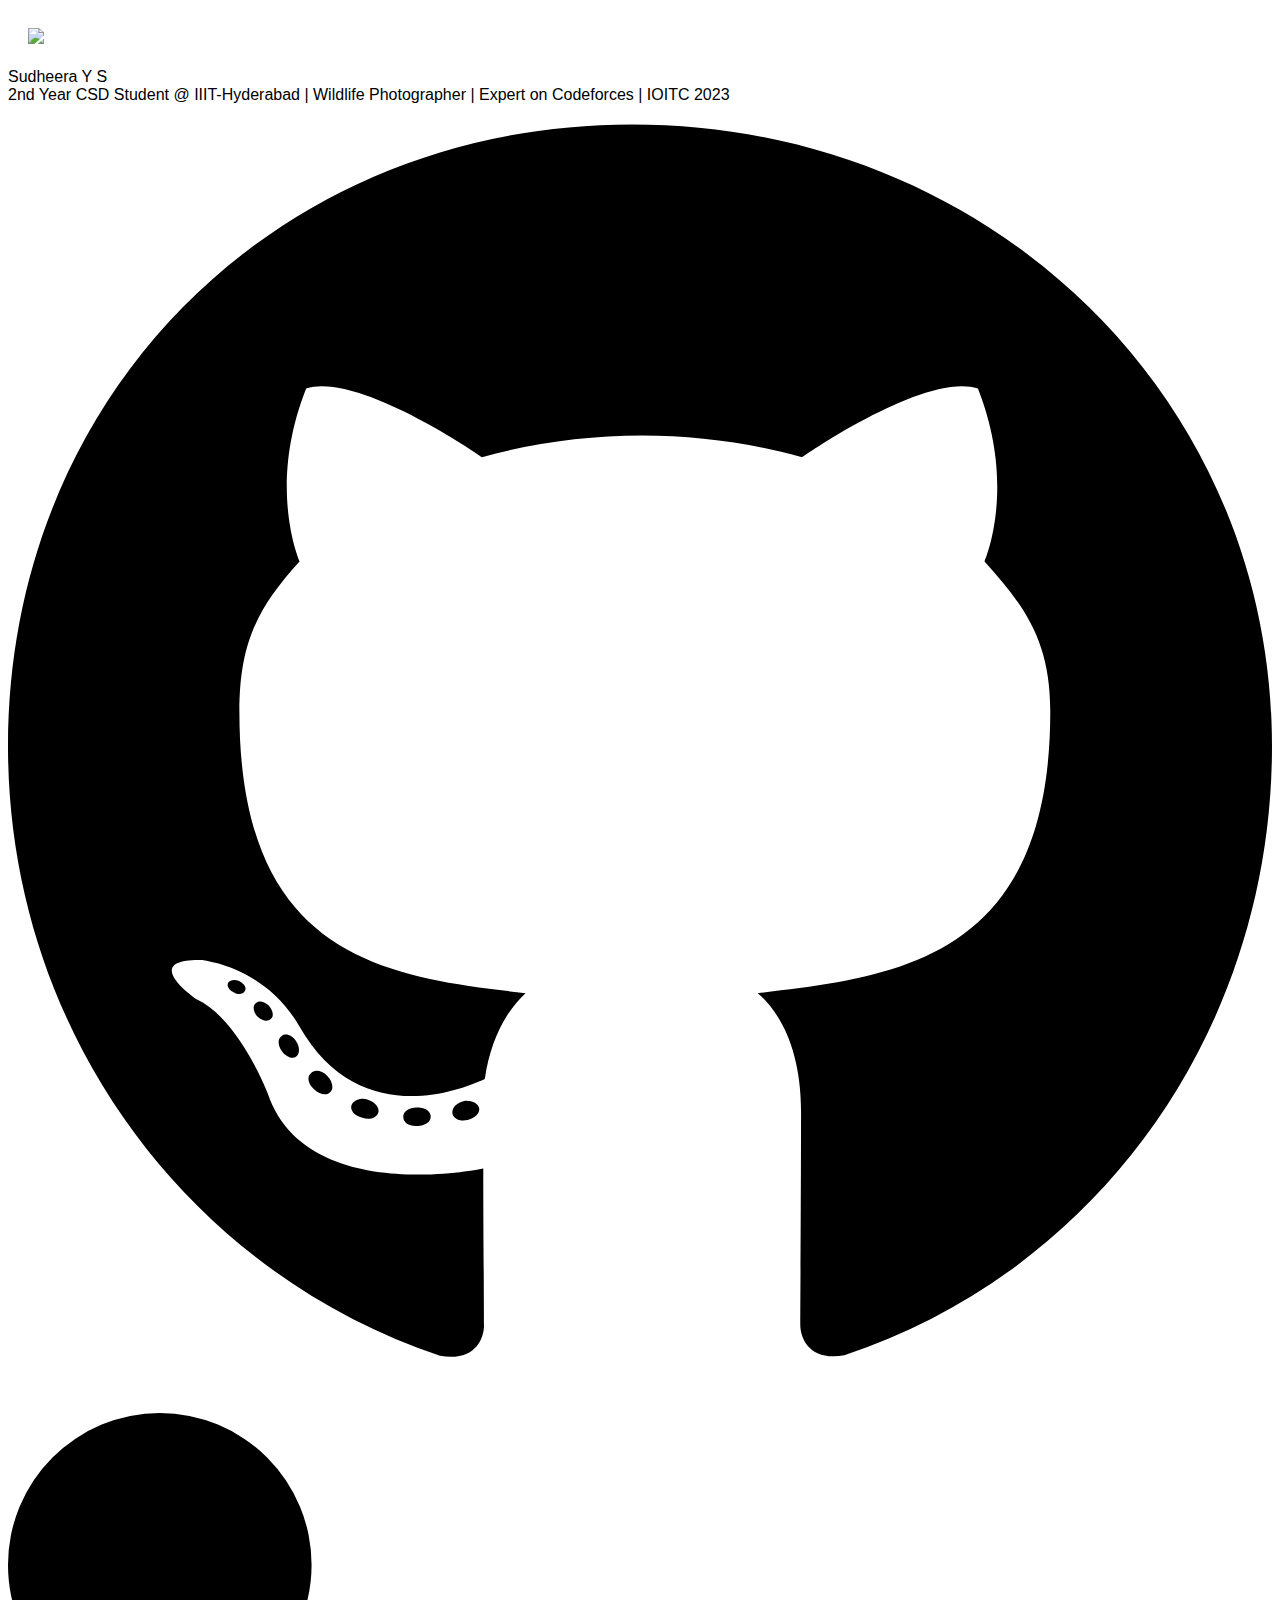
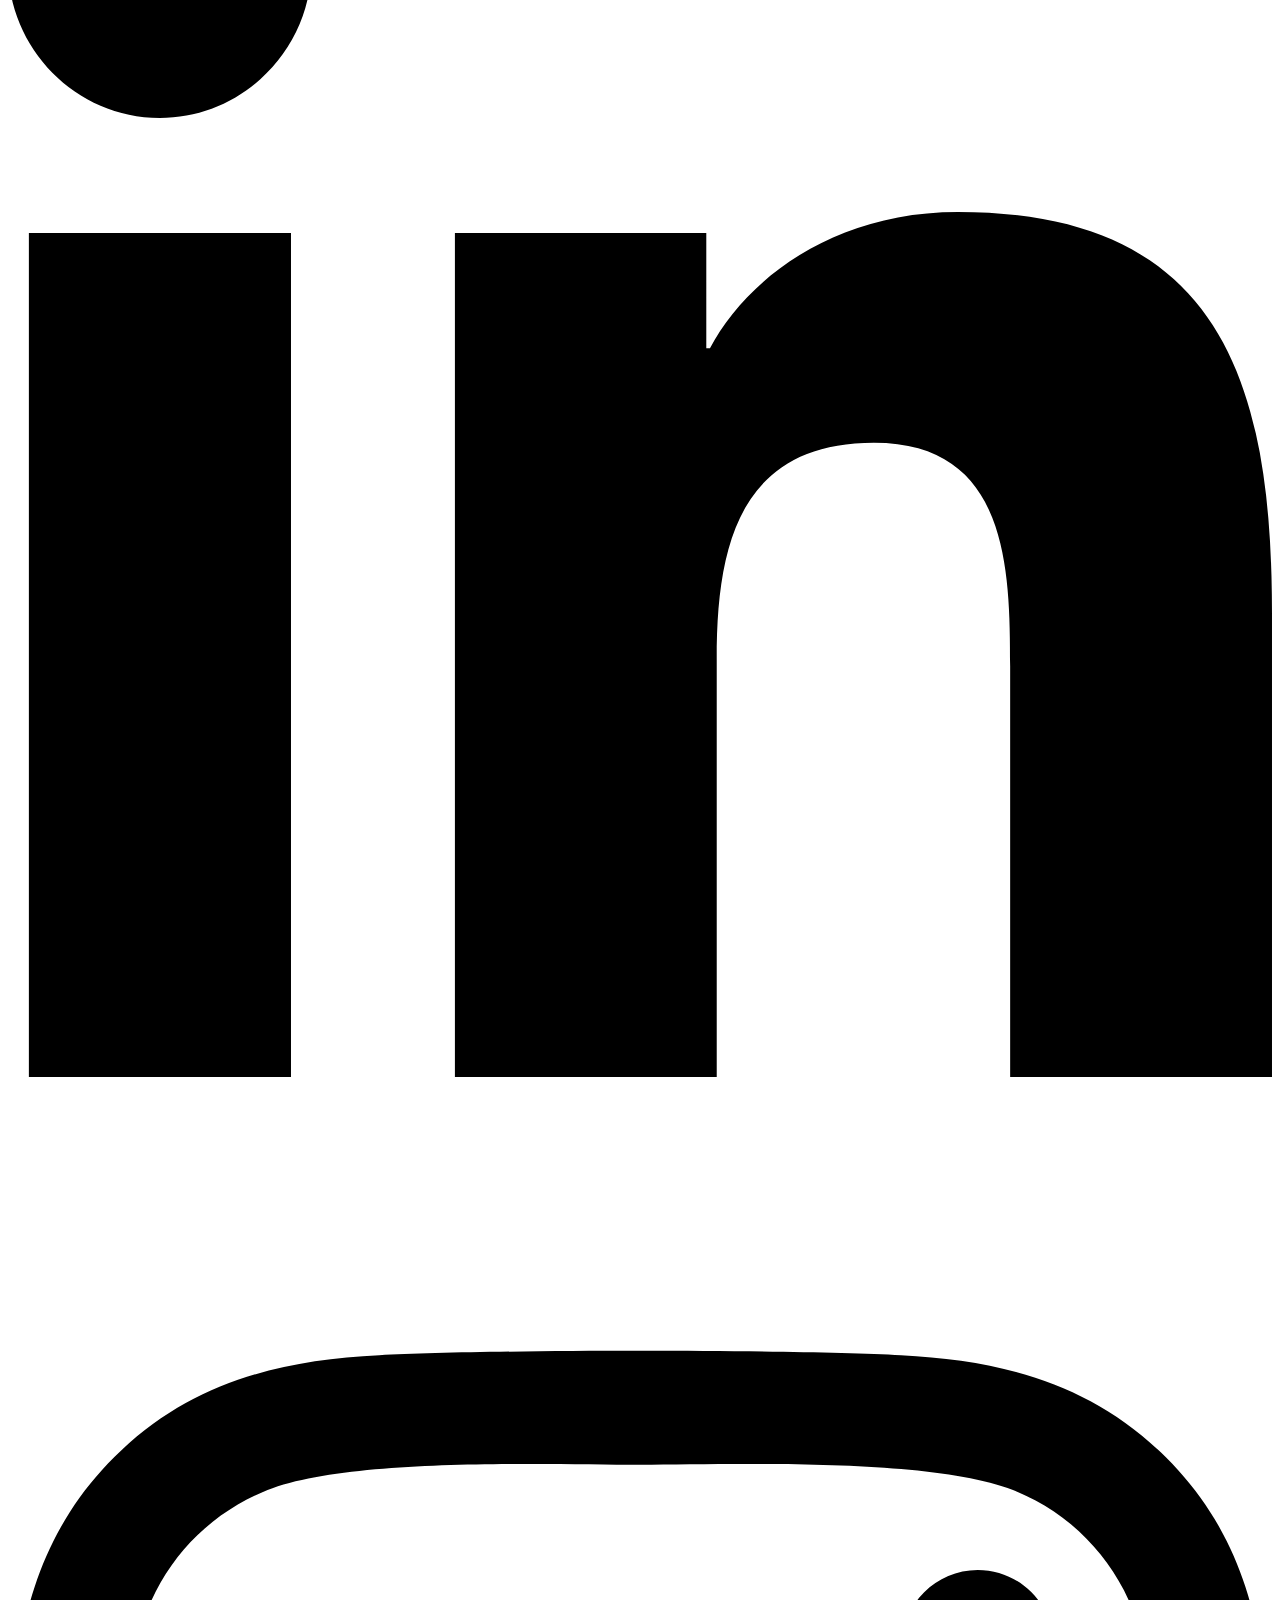
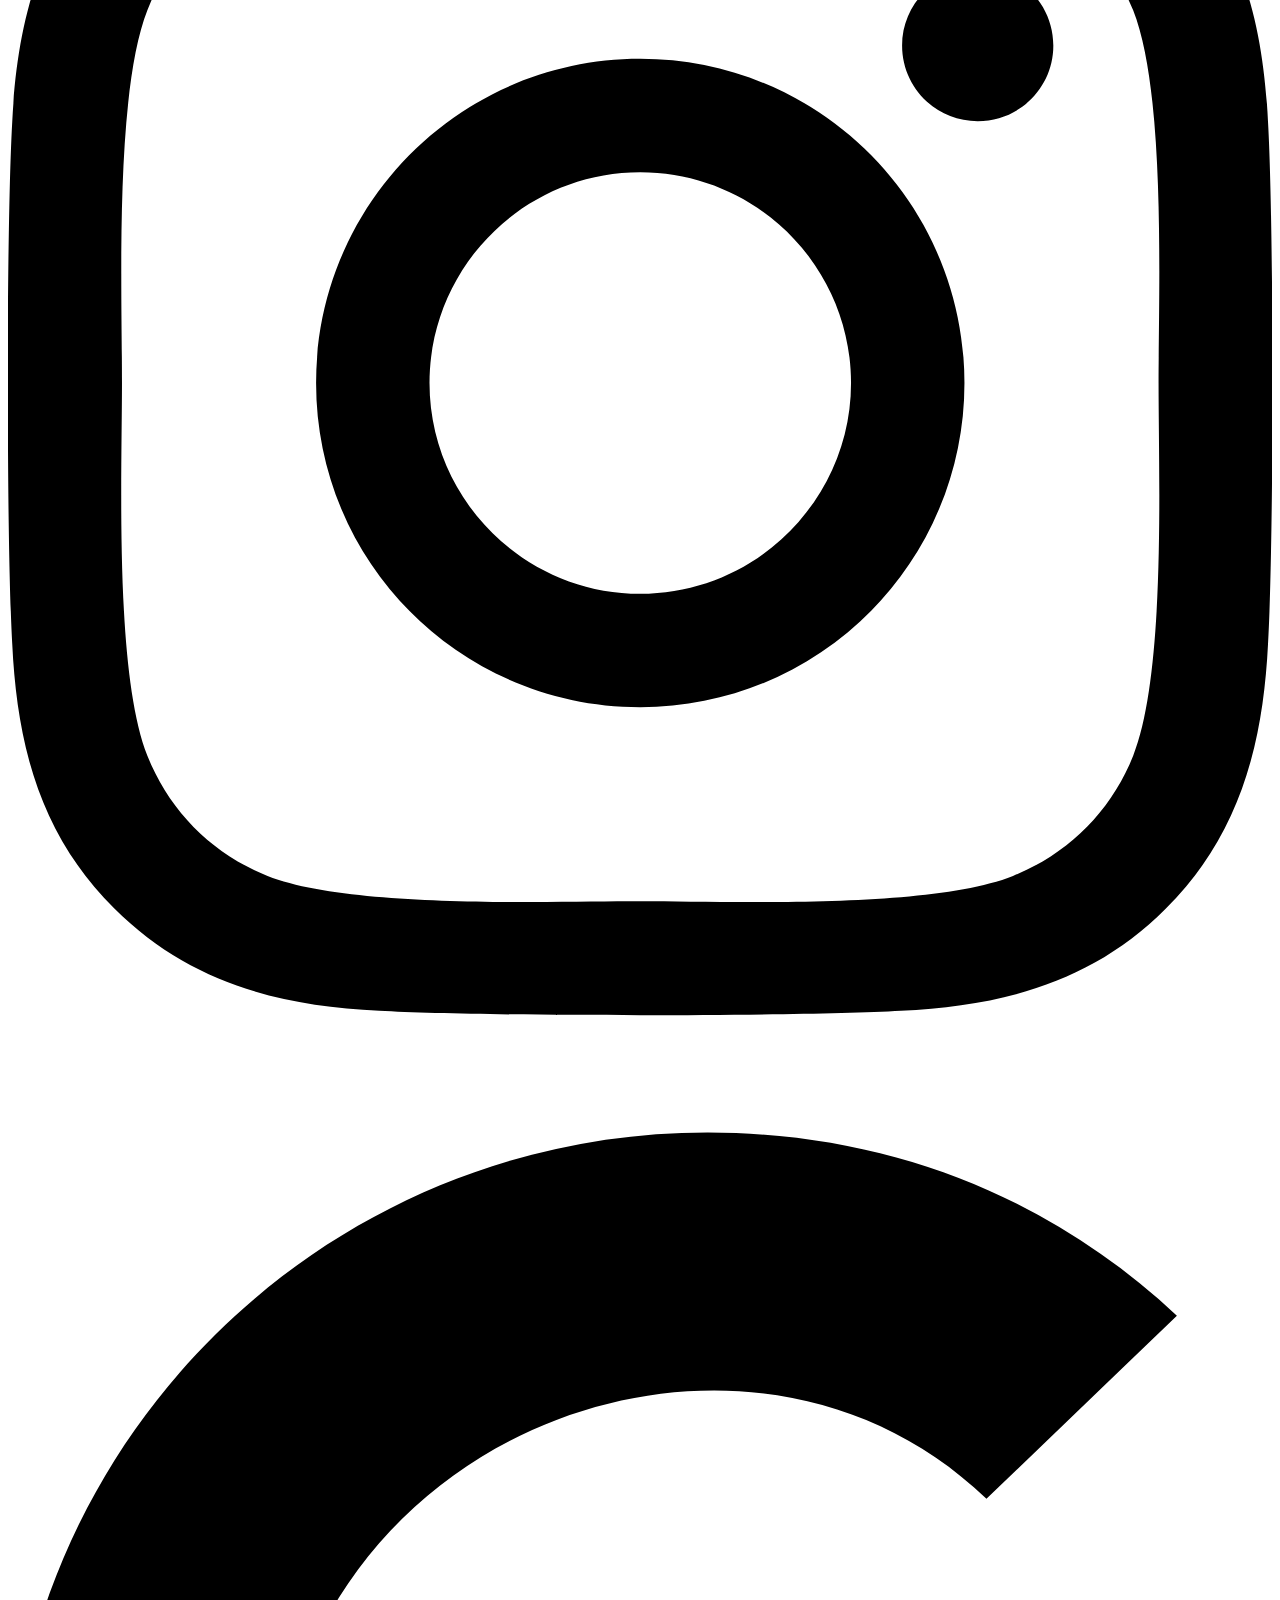
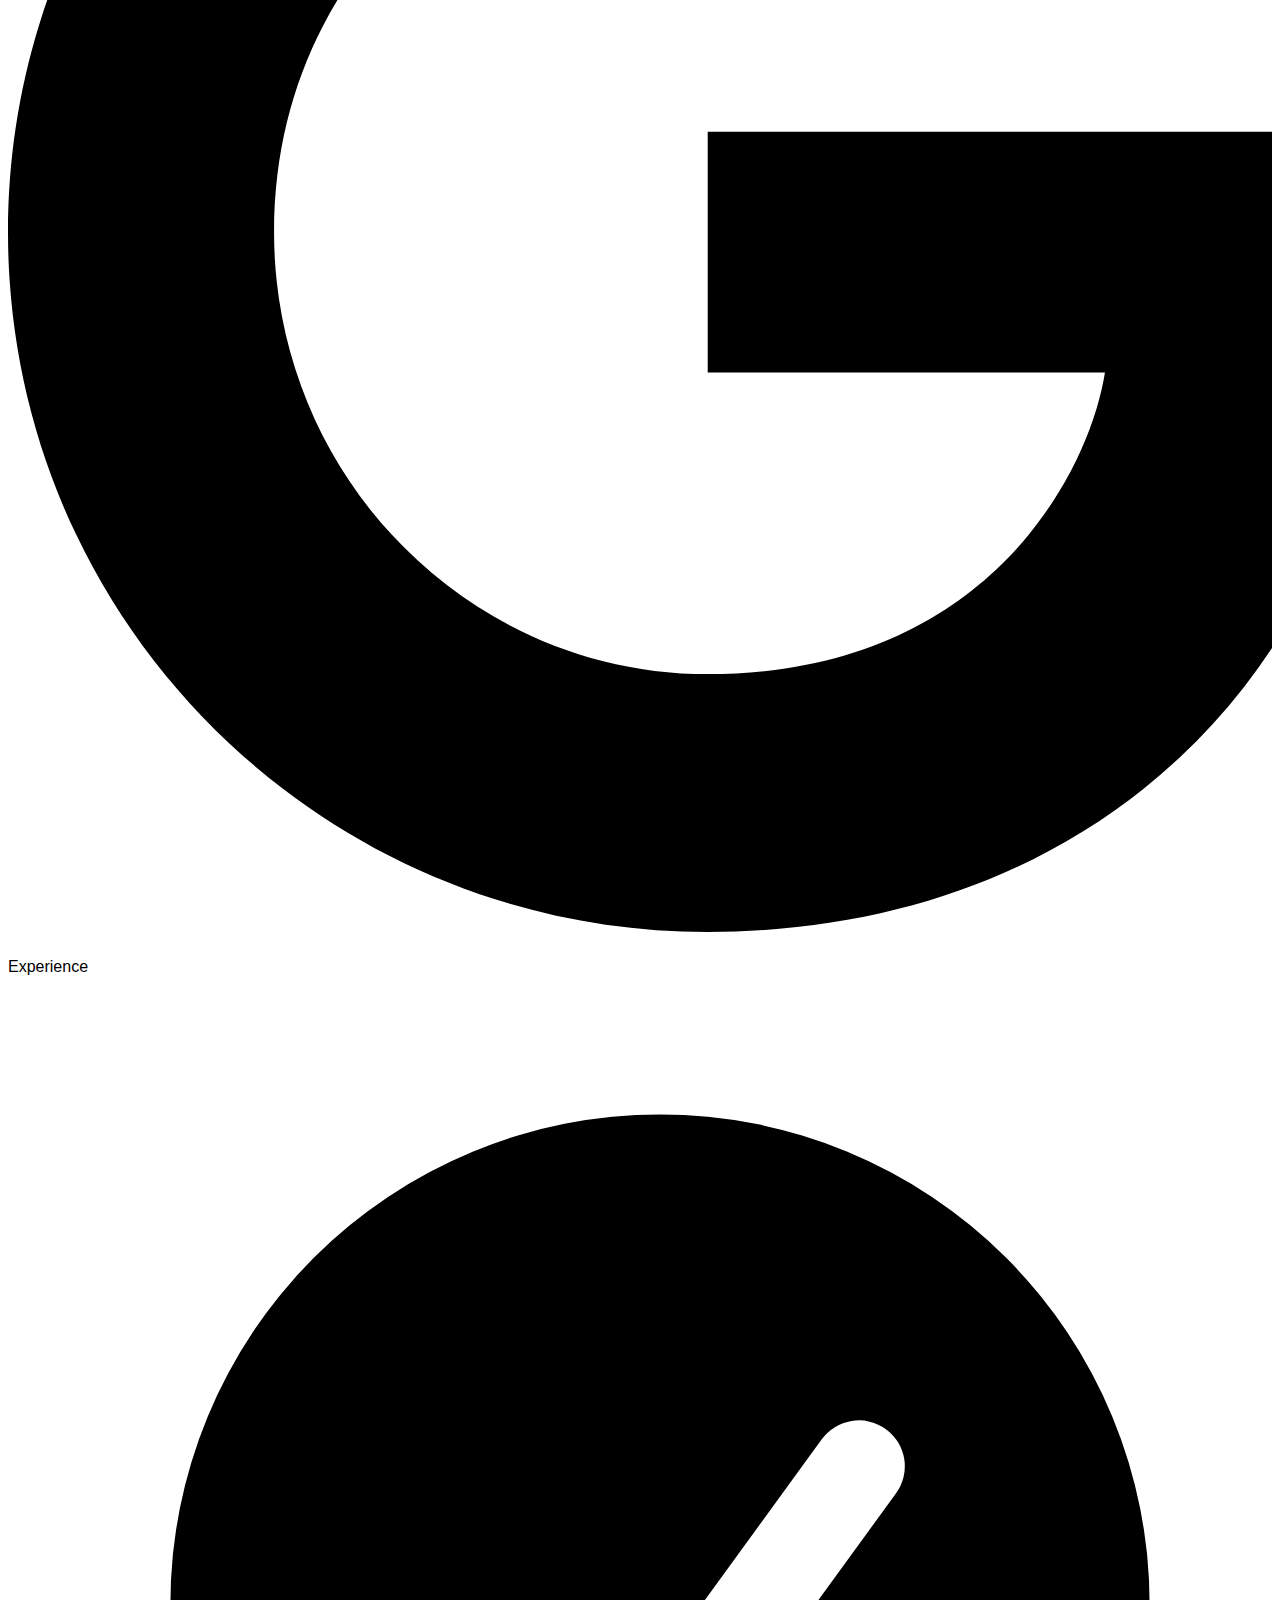
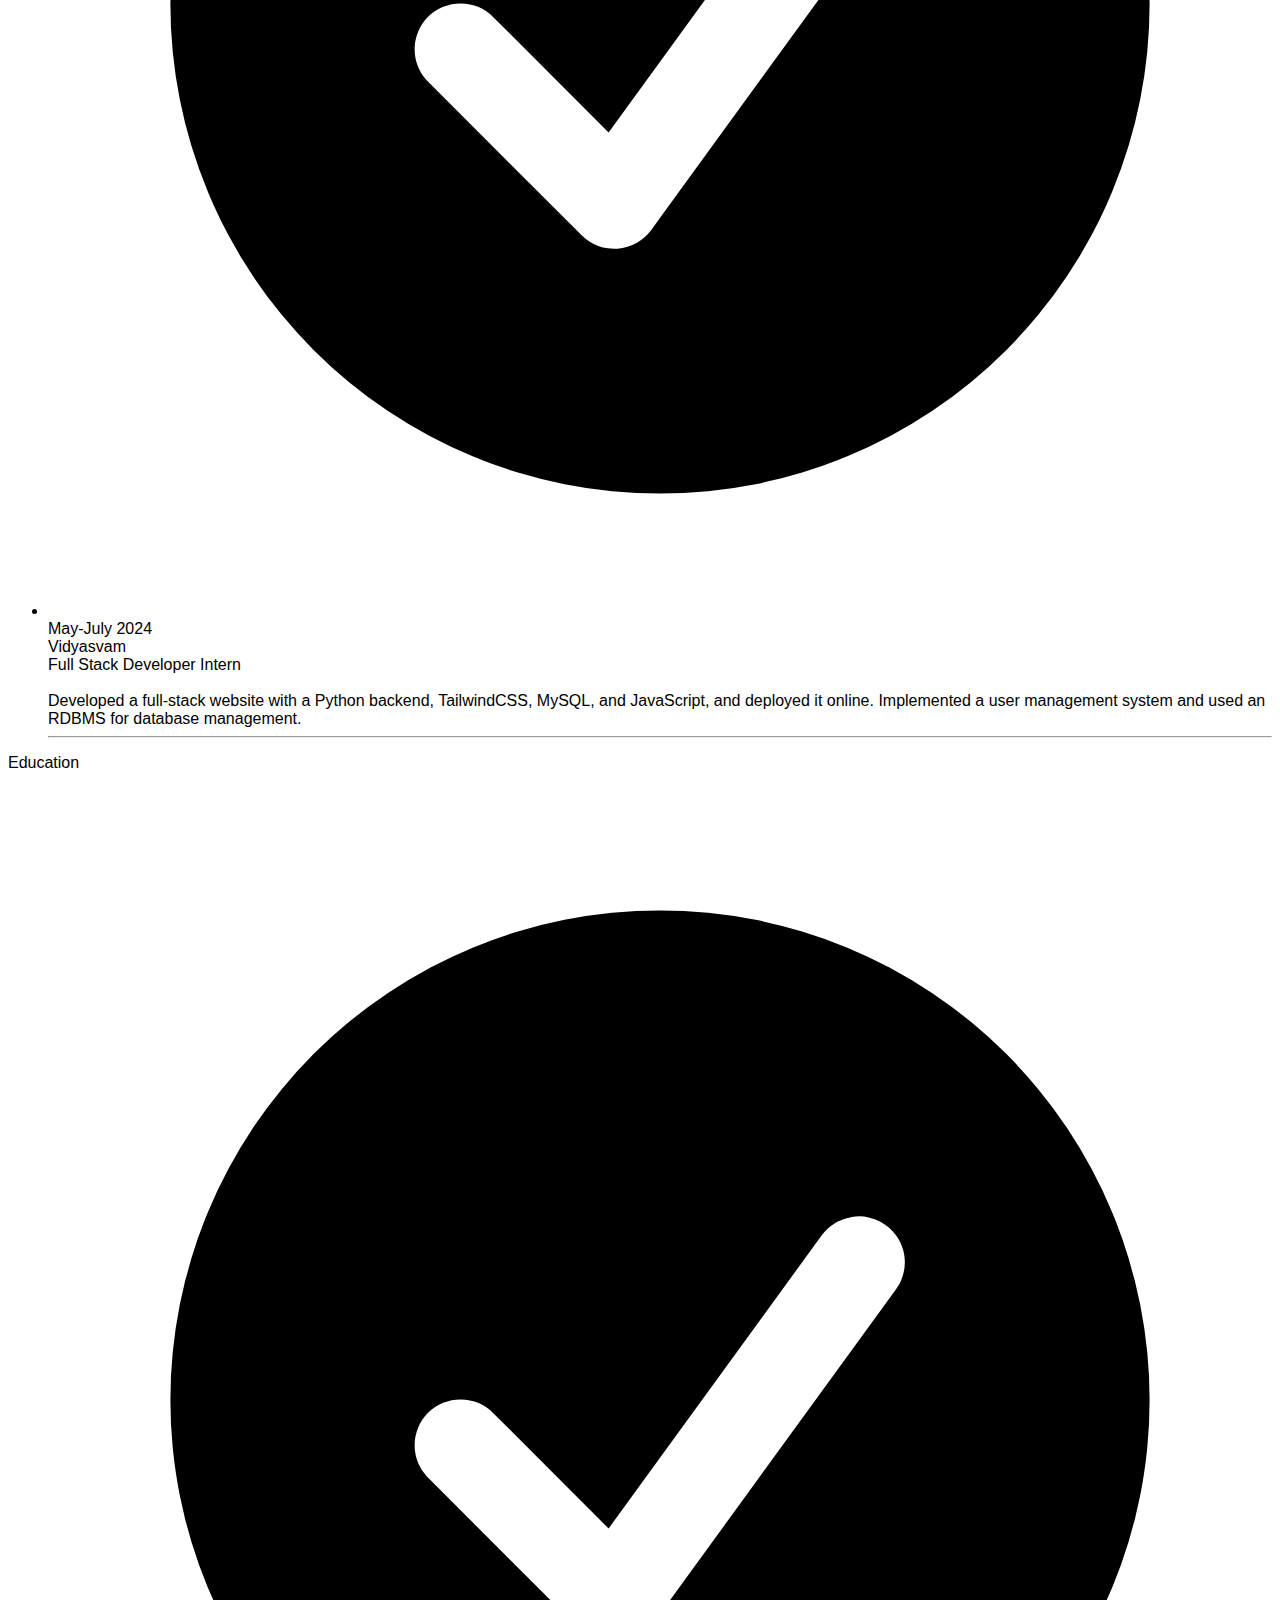
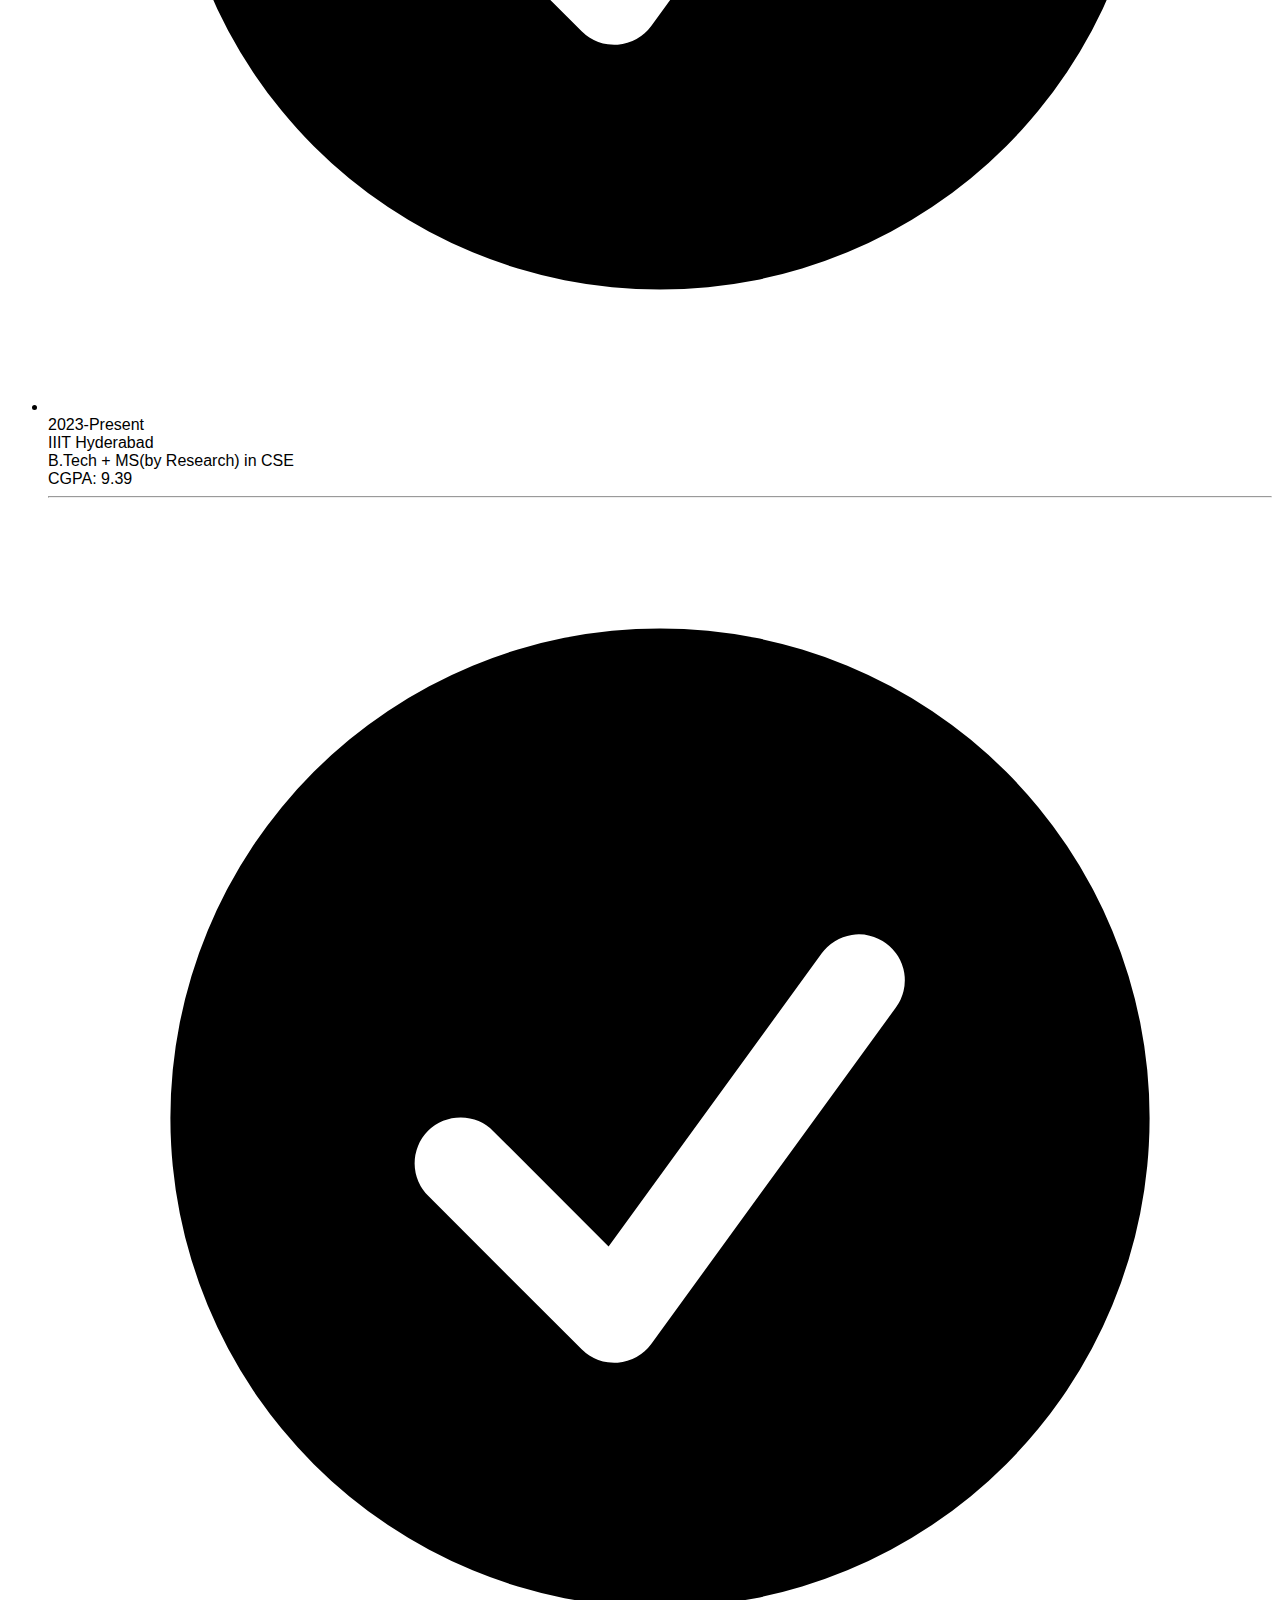
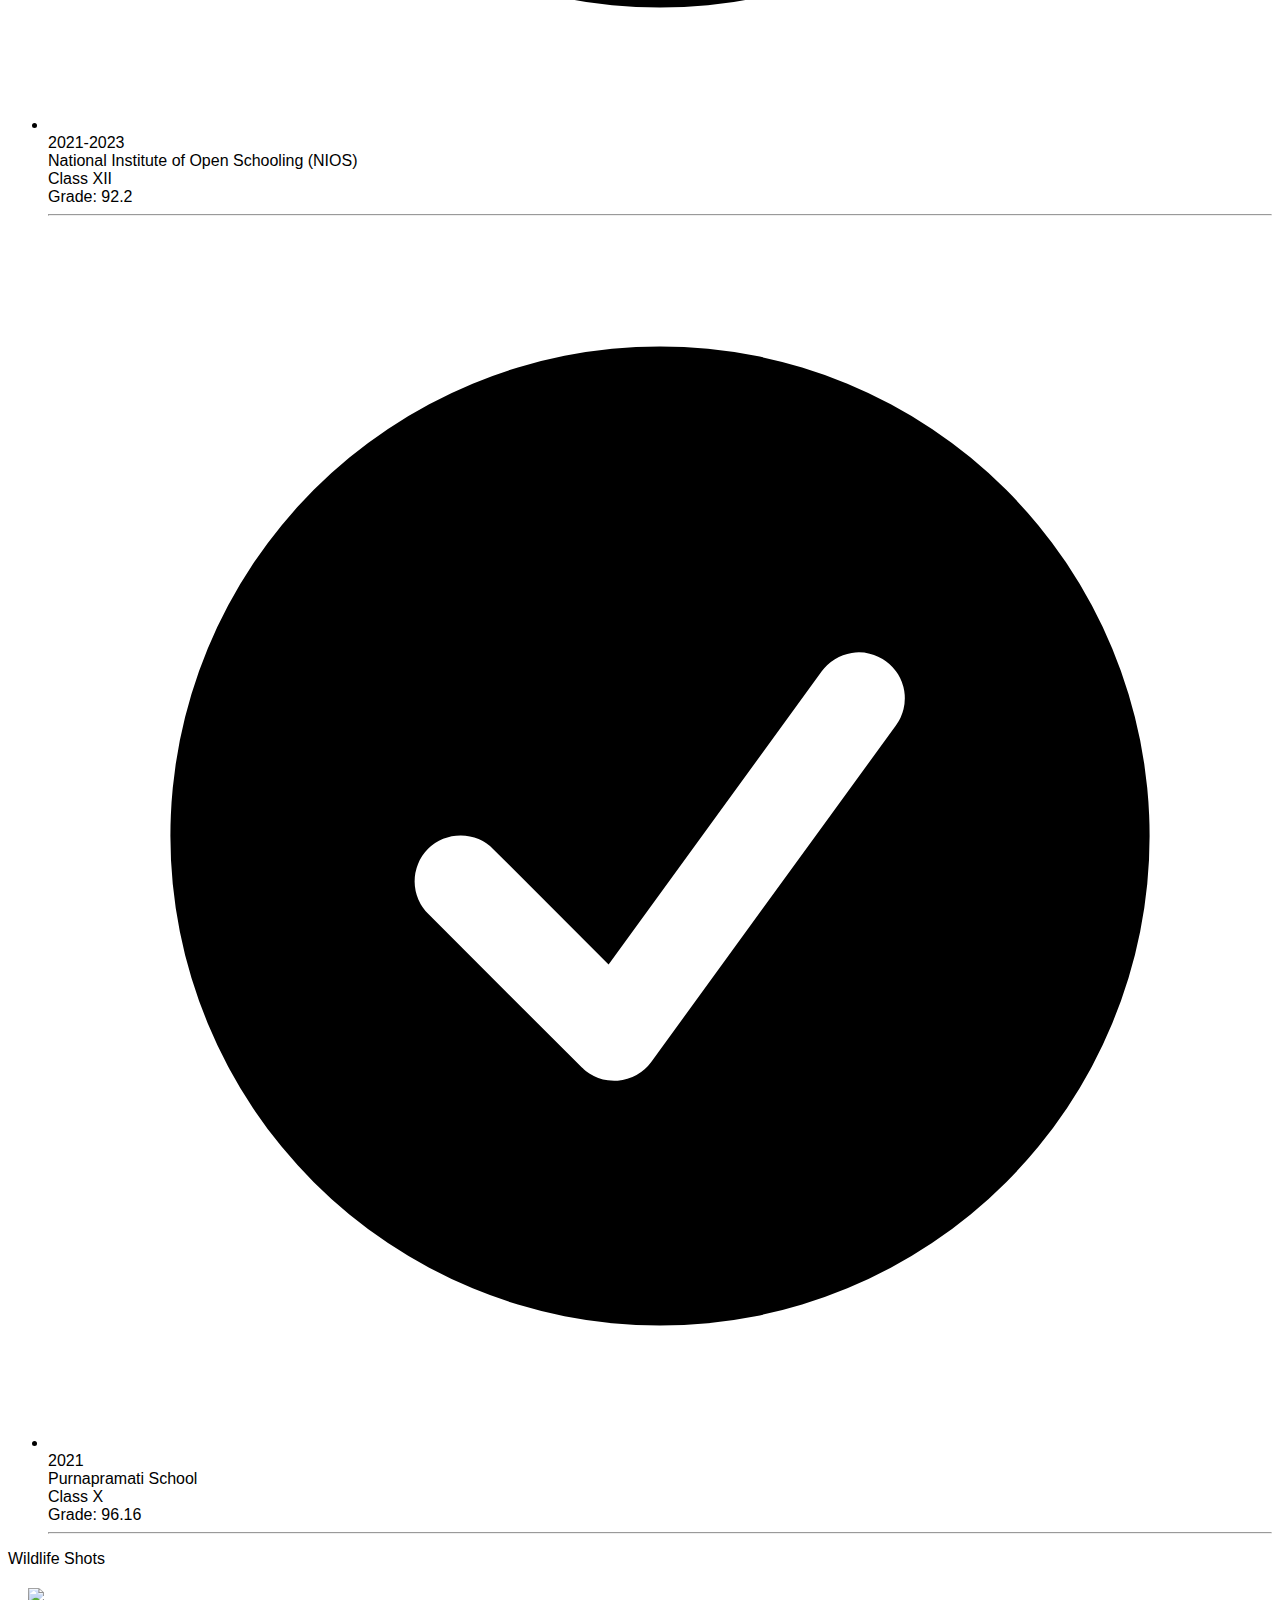
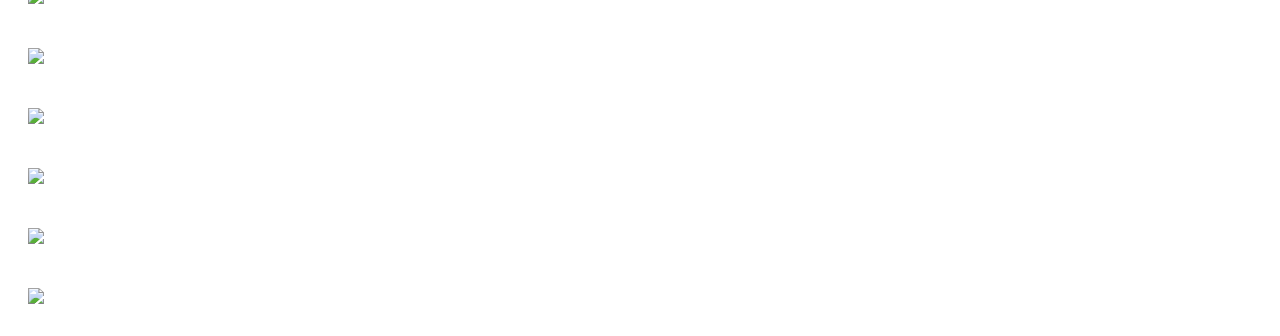
==== index.html @ bff01bb4 "Resized Photo, added wildlife Shots" ====
<!DOCTYPE html>
<html lang="en">

<head>
    <title> Sudheera Y S</title>
    <link rel = "stylesheet" href="styles.css">        
    <link href="https://cdn.jsdelivr.net/npm/daisyui@4.12.10/dist/full.min.css" rel="stylesheet" type="text/css" />
    <script src="https://cdn.tailwindcss.com"></script>
    <meta name="viewport" content="width=device-width, initial-scale=1.0">
    <meta charset="UTF-8">
</head>

<body class="bg-slate-50">
    
    <div class="p-4 m-4 flex flex-col">
        <div class="flex items-center justify-center">
            <img src="Images/PassportSizePhoto.jpg" class="rounded-full w-40 h-40 border-2 border-black">
        </div>
        
        <div class="text-center text-5xl mt-5 text-wrap">
            Sudheera Y S
        </div>
        
        <div class="mt-5 text-center text-3xl text-wrap text-slate-500 w-2/3 mx-auto">
            2nd Year CSD Student @ IIIT-Hyderabad | Wildlife Photographer | Expert on Codeforces | IOITC 2023
        </div>

        <div class="mt-10 flex flex-row flex-wrap items-center justify-center space-x-2">

            <a href="https://github.com/DheeruYS" target="_blank" >
                <span class="[&>svg]:h-10 [&>svg]:w-10 [&>svg]:fill-[#333]">
                    <svg xmlns="http://www.w3.org/2000/svg" viewBox="0 0 496 512">
                    <path
                        d="M165.9 397.4c0 2-2.3 3.6-5.2 3.6-3.3 .3-5.6-1.3-5.6-3.6 0-2 2.3-3.6 5.2-3.6 3-.3 5.6 1.3 5.6 3.6zm-31.1-4.5c-.7 2 1.3 4.3 4.3 4.9 2.6 1 5.6 0 6.2-2s-1.3-4.3-4.3-5.2c-2.6-.7-5.5 .3-6.2 2.3zm44.2-1.7c-2.9 .7-4.9 2.6-4.6 4.9 .3 2 2.9 3.3 5.9 2.6 2.9-.7 4.9-2.6 4.6-4.6-.3-1.9-3-3.2-5.9-2.9zM244.8 8C106.1 8 0 113.3 0 252c0 110.9 69.8 205.8 169.5 239.2 12.8 2.3 17.3-5.6 17.3-12.1 0-6.2-.3-40.4-.3-61.4 0 0-70 15-84.7-29.8 0 0-11.4-29.1-27.8-36.6 0 0-22.9-15.7 1.6-15.4 0 0 24.9 2 38.6 25.8 21.9 38.6 58.6 27.5 72.9 20.9 2.3-16 8.8-27.1 16-33.7-55.9-6.2-112.3-14.3-112.3-110.5 0-27.5 7.6-41.3 23.6-58.9-2.6-6.5-11.1-33.3 2.6-67.9 20.9-6.5 69 27 69 27 20-5.6 41.5-8.5 62.8-8.5s42.8 2.9 62.8 8.5c0 0 48.1-33.6 69-27 13.7 34.7 5.2 61.4 2.6 67.9 16 17.7 25.8 31.5 25.8 58.9 0 96.5-58.9 104.2-114.8 110.5 9.2 7.9 17 22.9 17 46.4 0 33.7-.3 75.4-.3 83.6 0 6.5 4.6 14.4 17.3 12.1C428.2 457.8 496 362.9 496 252 496 113.3 383.5 8 244.8 8zM97.2 352.9c-1.3 1-1 3.3 .7 5.2 1.6 1.6 3.9 2.3 5.2 1 1.3-1 1-3.3-.7-5.2-1.6-1.6-3.9-2.3-5.2-1zm-10.8-8.1c-.7 1.3 .3 2.9 2.3 3.9 1.6 1 3.6 .7 4.3-.7 .7-1.3-.3-2.9-2.3-3.9-2-.6-3.6-.3-4.3 .7zm32.4 35.6c-1.6 1.3-1 4.3 1.3 6.2 2.3 2.3 5.2 2.6 6.5 1 1.3-1.3 .7-4.3-1.3-6.2-2.2-2.3-5.2-2.6-6.5-1zm-11.4-14.7c-1.6 1-1.6 3.6 0 5.9 1.6 2.3 4.3 3.3 5.6 2.3 1.6-1.3 1.6-3.9 0-6.2-1.4-2.3-4-3.3-5.6-2z" />
                    </svg>
                </span>
            </a>

            <a href="https://www.linkedin.com/in/sudheerays/" target="_blank" >
                <span class="[&>svg]:h-10 [&>svg]:w-10 [&>svg]:fill-[#0077b5]">
                    <svg xmlns="http://www.w3.org/2000/svg" viewBox="0 0 448 512">
                      <path
                        d="M100.3 448H7.4V148.9h92.9zM53.8 108.1C24.1 108.1 0 83.5 0 53.8a53.8 53.8 0 0 1 107.6 0c0 29.7-24.1 54.3-53.8 54.3zM447.9 448h-92.7V302.4c0-34.7-.7-79.2-48.3-79.2-48.3 0-55.7 37.7-55.7 76.7V448h-92.8V148.9h89.1v40.8h1.3c12.4-23.5 42.7-48.3 87.9-48.3 94 0 111.3 61.9 111.3 142.3V448z" />
                    </svg>
                </span>                  
            </a>

            <a href="https://www.instagram.com/dheerays/" target="_blank"">
                <span class="[&>svg]:h-10 [&>svg]:w-10 [&>svg]:fill-[#c13584]">
                    <svg xmlns="http://www.w3.org/2000/svg" viewBox="0 0 448 512">
                      <path
                        d="M224.1 141c-63.6 0-114.9 51.3-114.9 114.9s51.3 114.9 114.9 114.9S339 319.5 339 255.9 287.7 141 224.1 141zm0 189.6c-41.1 0-74.7-33.5-74.7-74.7s33.5-74.7 74.7-74.7 74.7 33.5 74.7 74.7-33.6 74.7-74.7 74.7zm146.4-194.3c0 14.9-12 26.8-26.8 26.8-14.9 0-26.8-12-26.8-26.8s12-26.8 26.8-26.8 26.8 12 26.8 26.8zm76.1 27.2c-1.7-35.9-9.9-67.7-36.2-93.9-26.2-26.2-58-34.4-93.9-36.2-37-2.1-147.9-2.1-184.9 0-35.8 1.7-67.6 9.9-93.9 36.1s-34.4 58-36.2 93.9c-2.1 37-2.1 147.9 0 184.9 1.7 35.9 9.9 67.7 36.2 93.9s58 34.4 93.9 36.2c37 2.1 147.9 2.1 184.9 0 35.9-1.7 67.7-9.9 93.9-36.2 26.2-26.2 34.4-58 36.2-93.9 2.1-37 2.1-147.8 0-184.8zM398.8 388c-7.8 19.6-22.9 34.7-42.6 42.6-29.5 11.7-99.5 9-132.1 9s-102.7 2.6-132.1-9c-19.6-7.8-34.7-22.9-42.6-42.6-11.7-29.5-9-99.5-9-132.1s-2.6-102.7 9-132.1c7.8-19.6 22.9-34.7 42.6-42.6 29.5-11.7 99.5-9 132.1-9s102.7-2.6 132.1 9c19.6 7.8 34.7 22.9 42.6 42.6 11.7 29.5 9 99.5 9 132.1s2.7 102.7-9 132.1z" />
                    </svg>
                </span>
            </a>

            <a href="mailto:sudheerays@gmail.com" target="_blank"">
                <span class="[&>svg]:h-9 [&>svg]:w-9 [&>svg]:fill-[#ea4335]">
                    <svg xmlns="http://www.w3.org/2000/svg" viewBox="0 0 448 512">
                      <path
                      d="M488 261.8C488 403.3 391.1 504 248 504 110.8 504 0 393.2 0 256S110.8 8 248 8c66.8 0 123 24.5 166.3 64.9l-67.5 64.9C258.5 52.6 94.3 116.6 94.3 256c0 86.5 69.1 156.6 153.7 156.6 98.2 0 135-70.4 140.8-106.9H248v-85.3h236.1c2.3 12.7 3.9 24.9 3.9 41.4z" />
                    </svg>
                </span>
            </a>            

        </div>
    </div> 

    <div class="p-4 m-4">

        <div class="text-3xl font-bold mb-5">Experience</div>
        <ul class="timeline timeline-snap-icon max-md:timeline-compact timeline-vertical">
            <li>
            <div class="timeline-middle">
                <svg
                xmlns="http://www.w3.org/2000/svg"
                viewBox="0 0 20 20"
                fill="currentColor"
                class="h-5 w-5">
                <path
                    fill-rule="evenodd"
                    d="M10 18a8 8 0 100-16 8 8 0 000 16zm3.857-9.809a.75.75 0 00-1.214-.882l-3.483 4.79-1.88-1.88a.75.75 0 10-1.06 1.061l2.5 2.5a.75.75 0 001.137-.089l4-5.5z"
                    clip-rule="evenodd" />
                </svg>
            </div>
            <div class="timeline-start mb-10 md:text-end">
                <time class="font-mono italic">May-July 2024</time>
                <div class="text-lg font-black">Vidyasvam</div>
                Full Stack Developer Intern<br><br>
                Developed a full-stack website with a Python backend, TailwindCSS, MySQL, and JavaScript, and deployed it online. Implemented a user management system and used an RDBMS for database management.
            </div>
            <hr />
            </li>
        </ul>
    </div>
    
    <div class="p-4 m-4">

        <div class="text-3xl font-bold mb-5">Education</div>
        <ul class="timeline timeline-snap-icon max-md:timeline-compact timeline-vertical">
            <li>
                <div class="timeline-middle">
                    <svg
                    xmlns="http://www.w3.org/2000/svg"
                    viewBox="0 0 20 20"
                    fill="currentColor"
                    class="h-5 w-5">
                    <path
                        fill-rule="evenodd"
                        d="M10 18a8 8 0 100-16 8 8 0 000 16zm3.857-9.809a.75.75 0 00-1.214-.882l-3.483 4.79-1.88-1.88a.75.75 0 10-1.06 1.061l2.5 2.5a.75.75 0 001.137-.089l4-5.5z"
                        clip-rule="evenodd" />
                    </svg>
                </div>
                <div class="timeline-start mb-10 md:text-end">
                    <time class="font-mono italic">2023-Present</time>
                    <div class="text-lg font-black">IIIT Hyderabad</div>
                    B.Tech + MS(by Research) in CSE<br>
                    CGPA: 9.39
                    </div>
                <hr />
            </li>
            <li>
                <div class="timeline-middle">
                    <svg
                    xmlns="http://www.w3.org/2000/svg"
                    viewBox="0 0 20 20"
                    fill="currentColor"
                    class="h-5 w-5">
                    <path
                        fill-rule="evenodd"
                        d="M10 18a8 8 0 100-16 8 8 0 000 16zm3.857-9.809a.75.75 0 00-1.214-.882l-3.483 4.79-1.88-1.88a.75.75 0 10-1.06 1.061l2.5 2.5a.75.75 0 001.137-.089l4-5.5z"
                        clip-rule="evenodd" />
                    </svg>
                </div>
                <div class="timeline-start mb-10 md:text-end">
                    <time class="font-mono italic">2021-2023</time>
                    <div class="text-lg font-black">National Institute of Open Schooling (NIOS)</div>
                    Class XII<br>
                    Grade: 92.2
                    </div>
                <hr />
            </li>
            <li>
                <div class="timeline-middle">
                    <svg
                    xmlns="http://www.w3.org/2000/svg"
                    viewBox="0 0 20 20"
                    fill="currentColor"
                    class="h-5 w-5">
                    <path
                        fill-rule="evenodd"
                        d="M10 18a8 8 0 100-16 8 8 0 000 16zm3.857-9.809a.75.75 0 00-1.214-.882l-3.483 4.79-1.88-1.88a.75.75 0 10-1.06 1.061l2.5 2.5a.75.75 0 001.137-.089l4-5.5z"
                        clip-rule="evenodd" />
                    </svg>
                </div>
                <div class="timeline-start mb-10 md:text-end">
                    <time class="font-mono italic">2021</time>
                    <div class="text-lg font-black">Purnapramati School</div>
                    Class X<br>
                    Grade: 96.16
                    </div>
                <hr />
            </li>
        </ul>
    </div>

    <div class="text-3xl font-bold m-4 p-4">Wildlife Shots</div>

    <div class="carousel carousel-center bg-neutral rounded-box w-full h-96 space-x-4 p-4 m-4">
        <div class="carousel-item">
          <img
            src="Images/APF.jpg"
            class="rounded-box" />
        </div>
        <div class="carousel-item">
          <img
            src="Images/Shikra.png"
            class="rounded-box" />
        </div>
        <div class="carousel-item">
          <img
            src="Images/TBF.png"
            class="rounded-box" />
        </div>
        <div class="carousel-item">
          <img
            src="Images/roller.jpg"
            class="rounded-box" />
        </div>
        <div class="carousel-item">
          <img
            src="Images/CSB.png"
            class="rounded-box" />
        </div>
        <div class="carousel-item">
          <img
            src="Images/Sunbird.png"
            class="rounded-box" />
        </div>
      </div>
</body>
</html>
---- styles.css ----
html{
    scroll-behavior: smooth;
}

body{
    font-family: sans-serif;
    color: black;
    background-color: white;
}

.heading{
    font-size: 40px;
    font-weight: bold;
    margin-bottom: 20px;
}

.aboutme{
    font-size: 25px;
    margin-bottom: 20px;
}

nav a {
    float: left;
    color: #f2f2f2;
    text-align: center;
    text-decoration: none;
    font-size: 17px;
    padding: 10px;
}

button{
    float: right;
    color: black;
    text-align: center;
    text-decoration: none;
    font-size: 17px;
    padding: 7px;
    margin-left: 10px;
    margin-right: 10px;
    background-color: white;
}

nav{
    background-color: #333;
    overflow: hidden;
    padding: 10px;
    width: 100%;
    text-align: center;
}

.container1{
    display: flex;
    justify-content: space-between;
    margin: 10px;
}

.container{
    margin: 10px;
    padding: 20px;
    display: flex;
    flex-direction: column;
}

.container2 a{
    font-size: 50px; 
    margin-right: 10px;
}

.container2{
    display: flex;
    justify-content: flex-start;
    flex-wrap: wrap;
    margin: 10px;
}

.fa{
    /* padding: 20px; */
    font-size: 20px;
    width: 50px;
    text-align: center;
    text-decoration: none;
    transition: transform 1s;
    transition: scale 1s;
}

.fa:hover{
    scale: 1.25;
    transform: rotate(20deg);
}

.fa-envelope {
    color: rgb(28, 157, 204);
}

.fa-linkedin{
    color: #0a66c2;
}

.fa-github{
    color: black;
}

.fa-instagram{
    color: purple;
}

.fa-file-text-o{
    color: black;
}

.fa-heart{
    font-size: 50px;
}

.fa-moon-o{
    color: black;
}

.biggerheading{
    font-size: 25px;
    font-weight: bold;
    margin-bottom: 5px;
    margin-top: 20px;
}

.smallertext{
    font-size: 20px;
    margin-left: 20px;
}

img{
    margin:20px
}

section{
    min-height: 100vh;
    display: flex;
    flex-direction: column;
    /* align-items: center; */
    margin-left: auto;
    margin-right: auto;
}

.blogs{
    display: flex;
    justify-content: center;
    flex-direction: row;
}

.blog{
    display: flex;
    align-items: center;
    align-content: center;
    flex-direction: column;
    padding: 20px;
    margin: 10px;
    border: 2px solid black;
    width: 100px;
    height: 150px;
}

.profilephoto{
    display: flex;
    justify-content: center;
    border-radius: 50%;
    /* transform: rotate(20deg); */
}

.mainpage{
    display: flex;
    justify-content: center;
    align-items: center;
    /* align-content: center; */
    flex-direction: column;
}
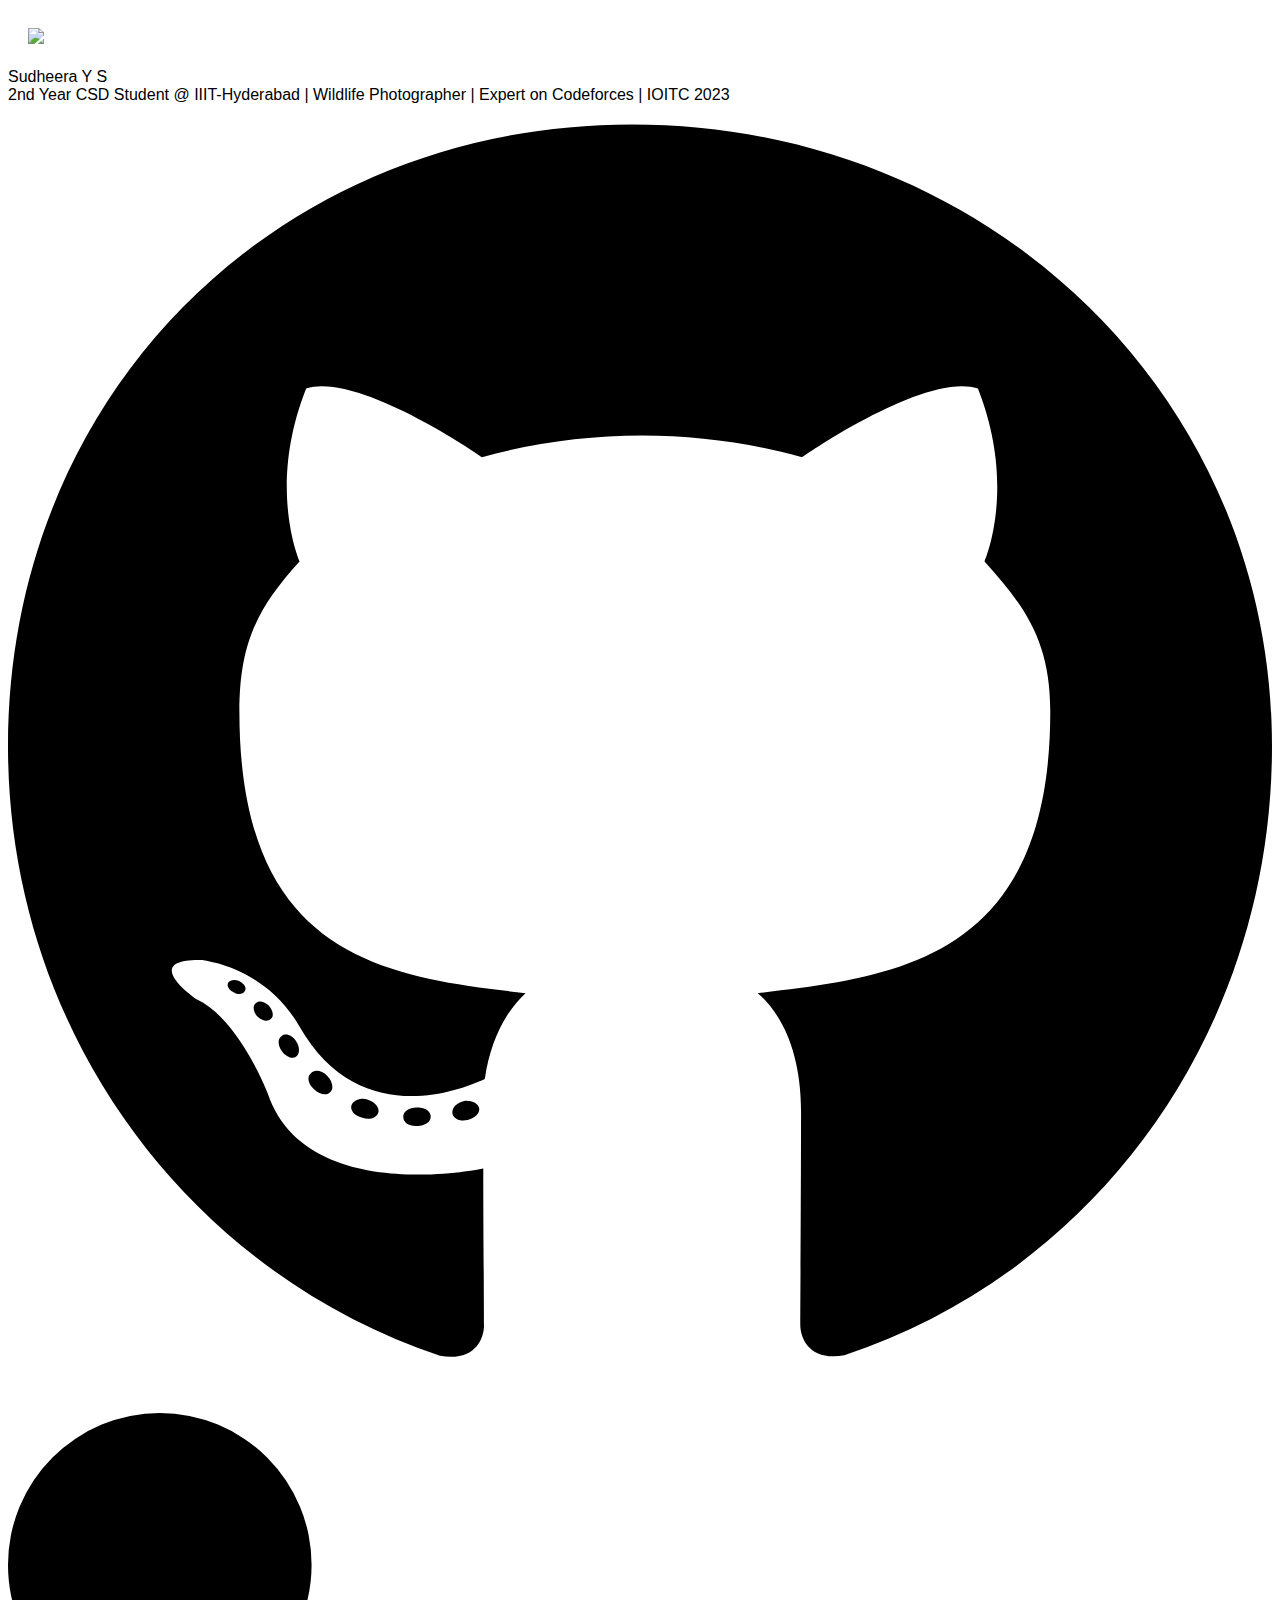
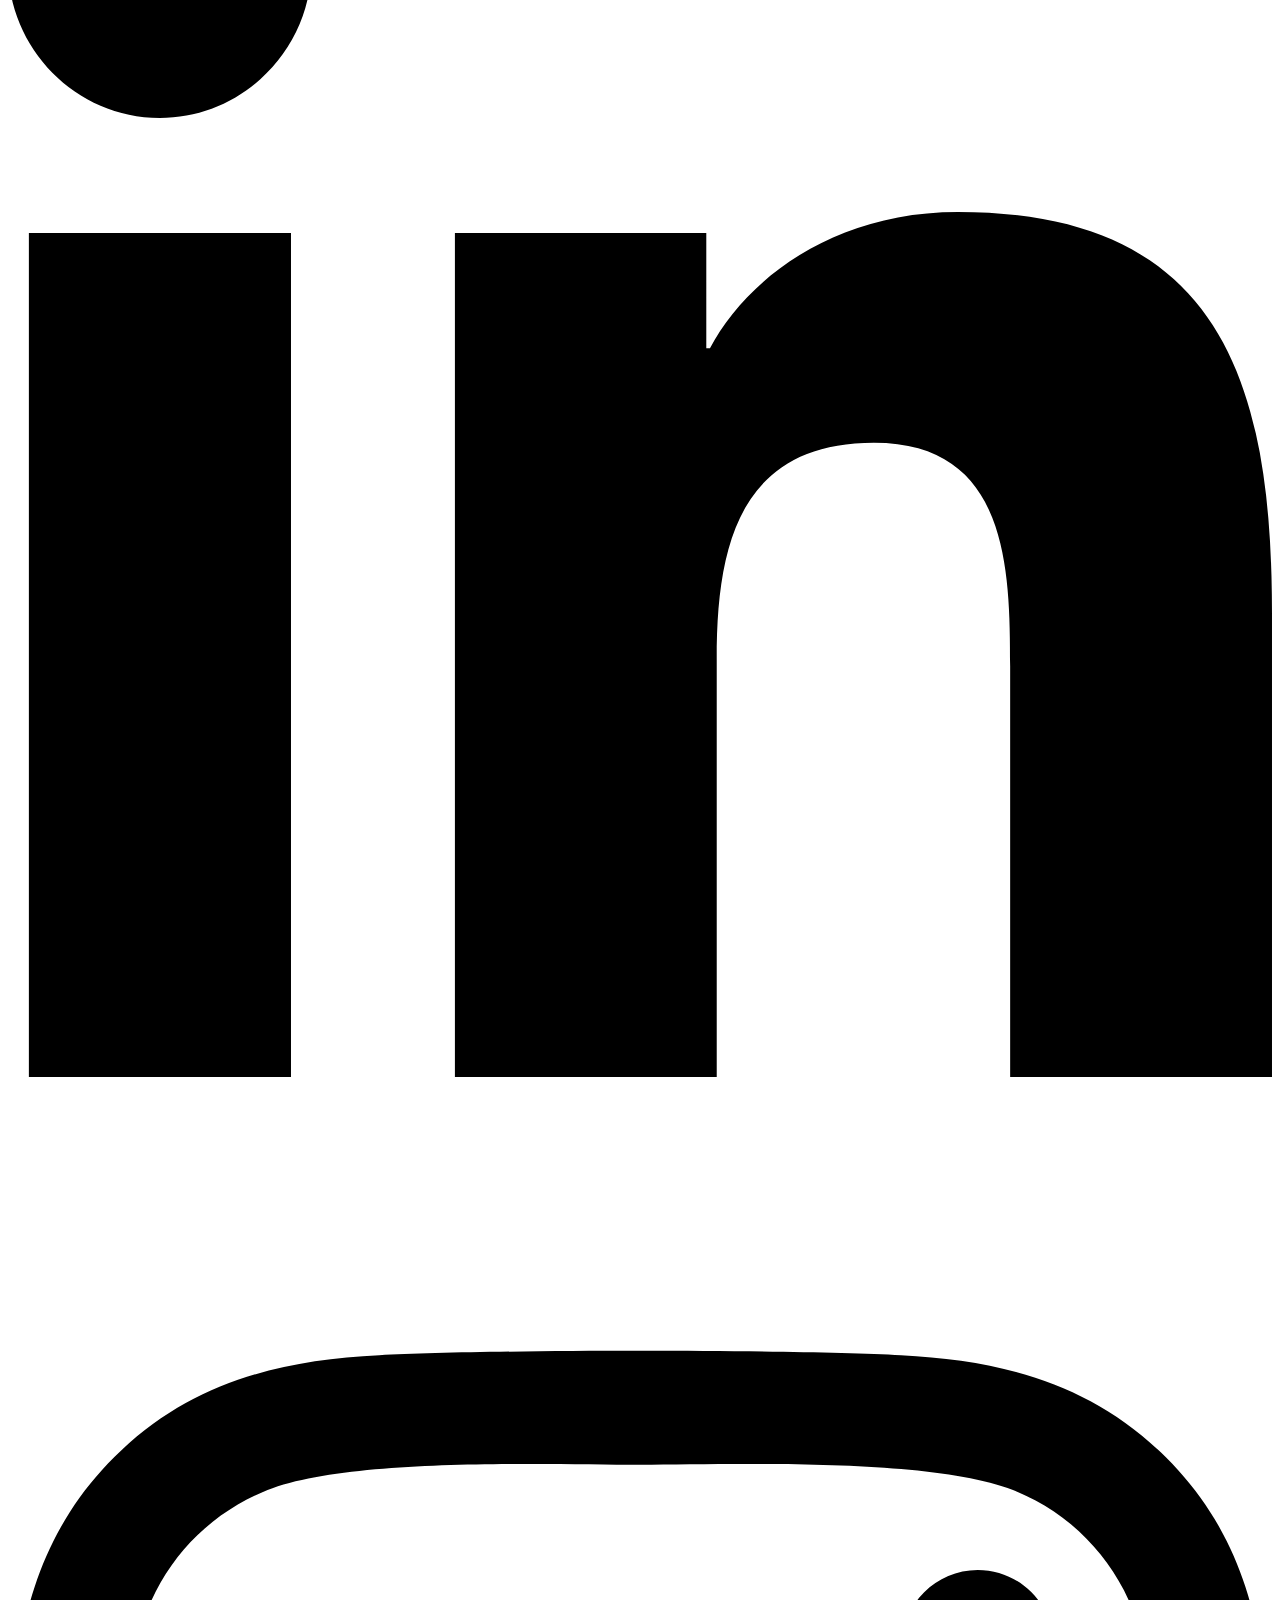
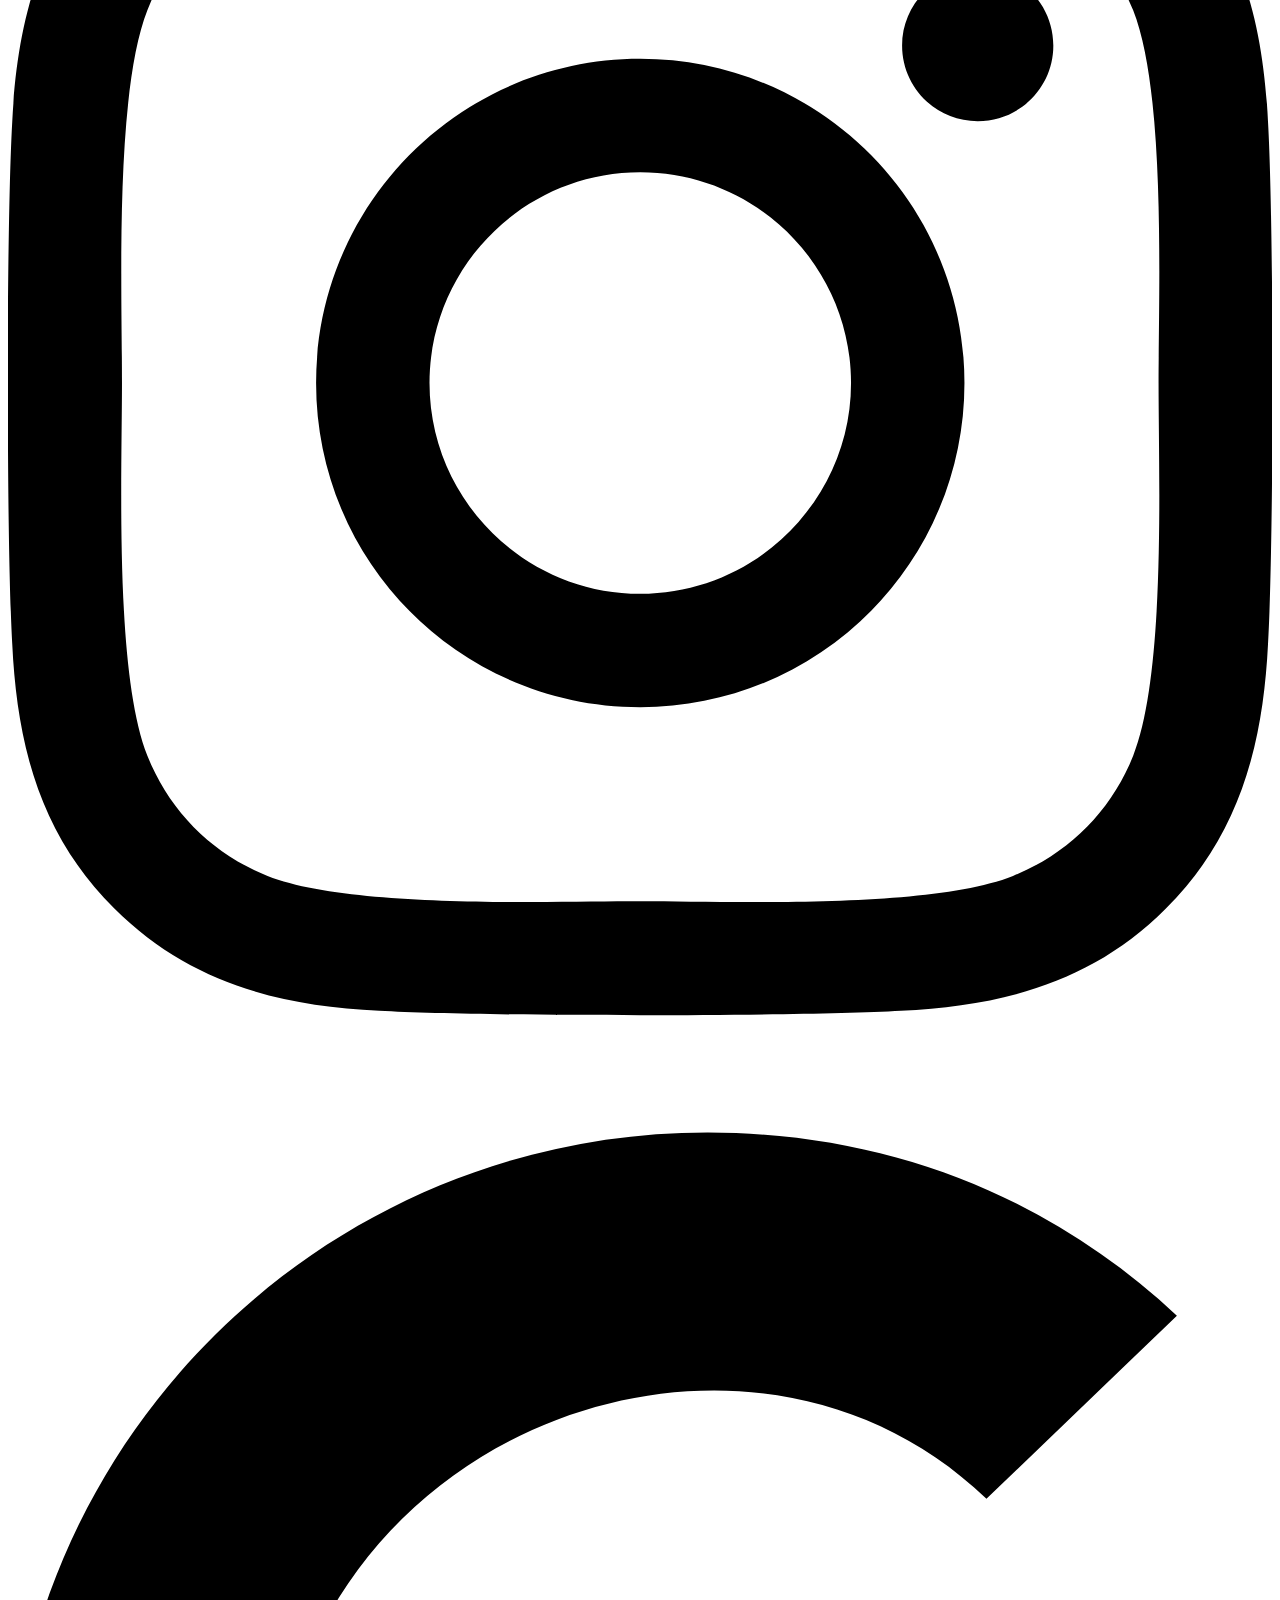
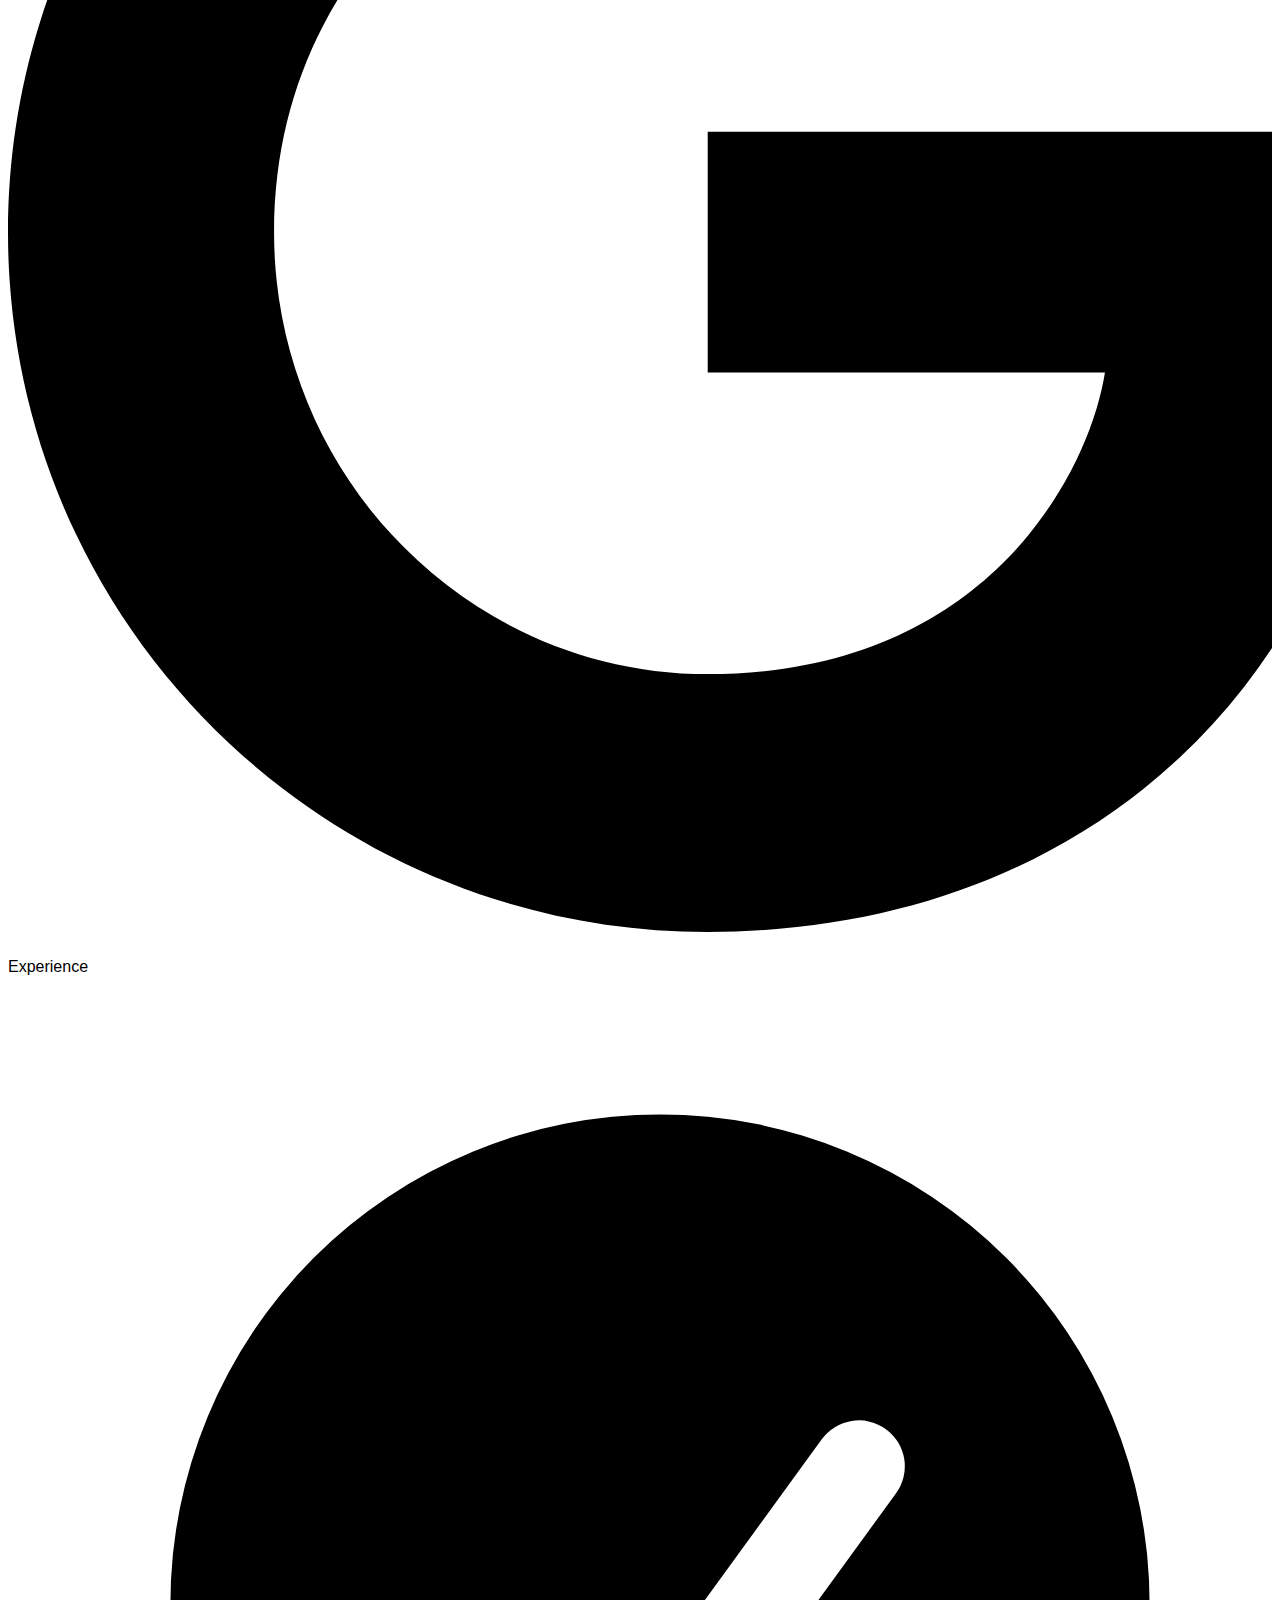
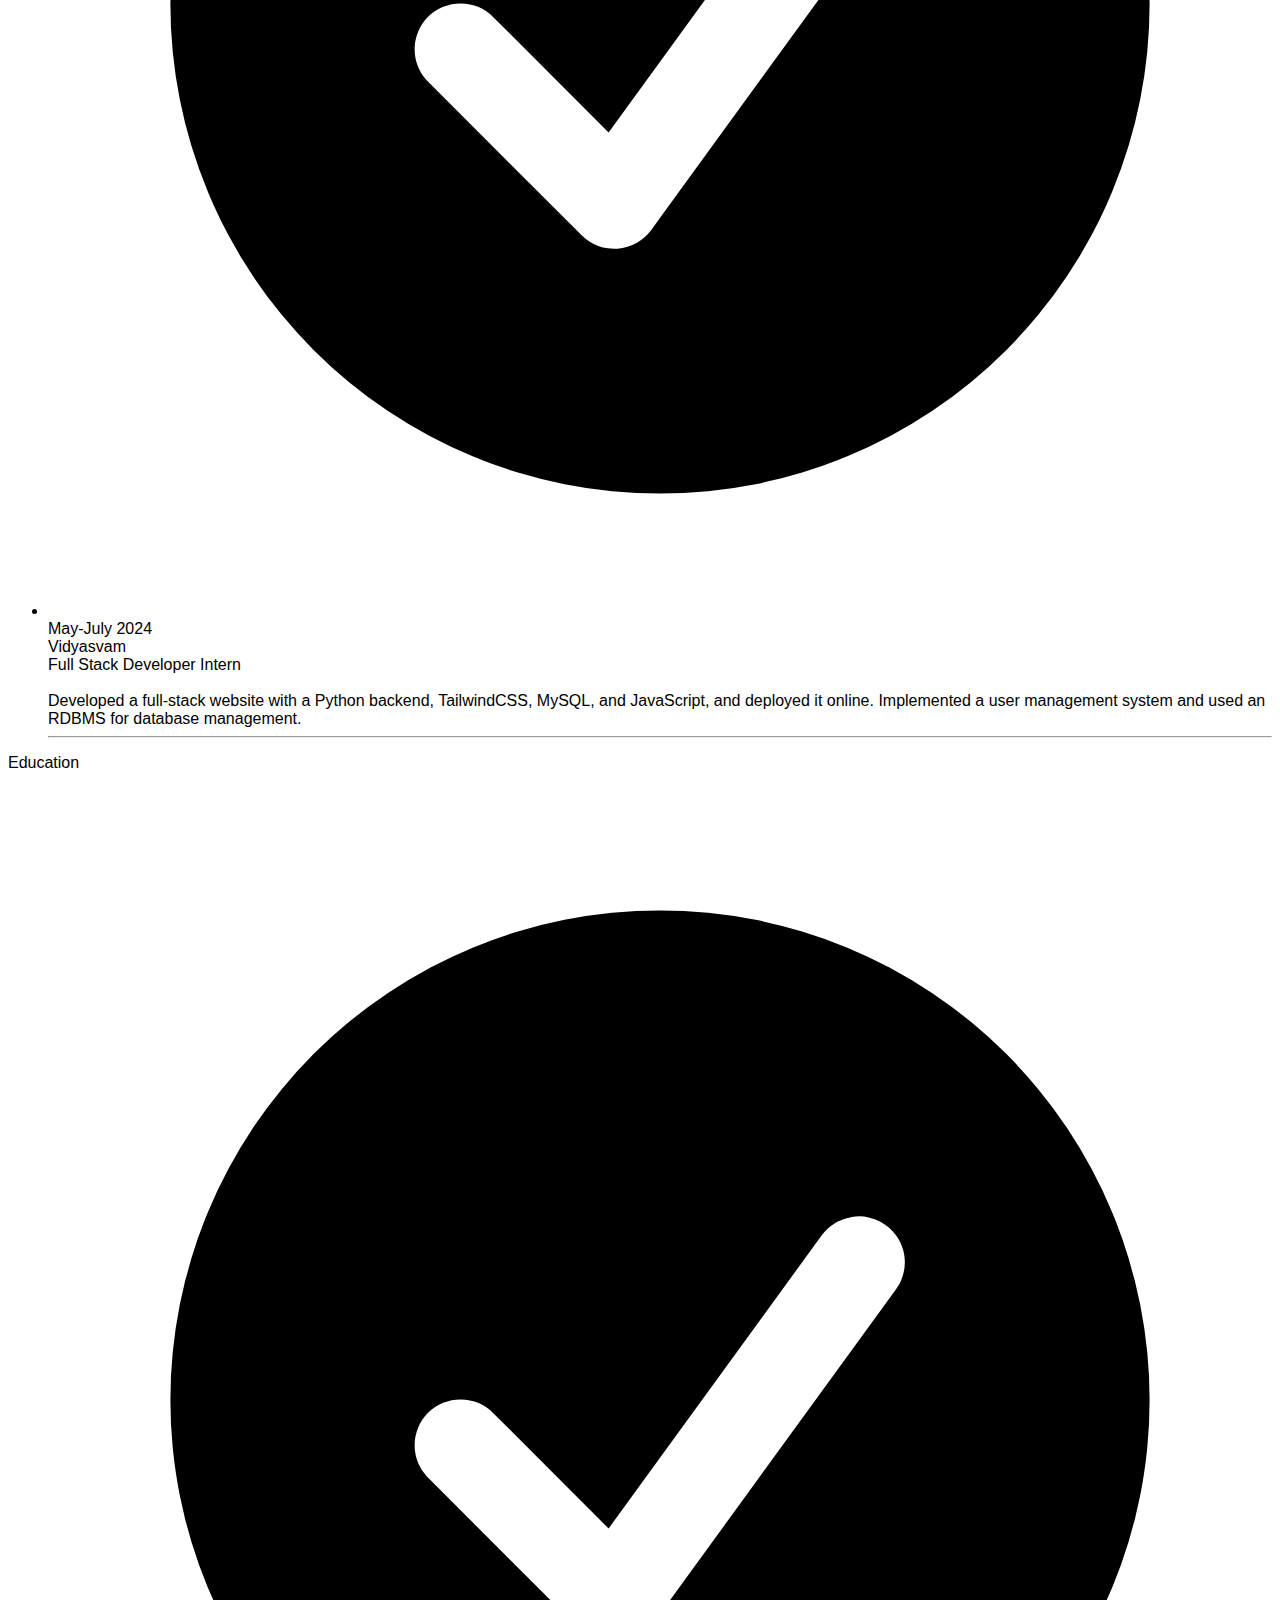
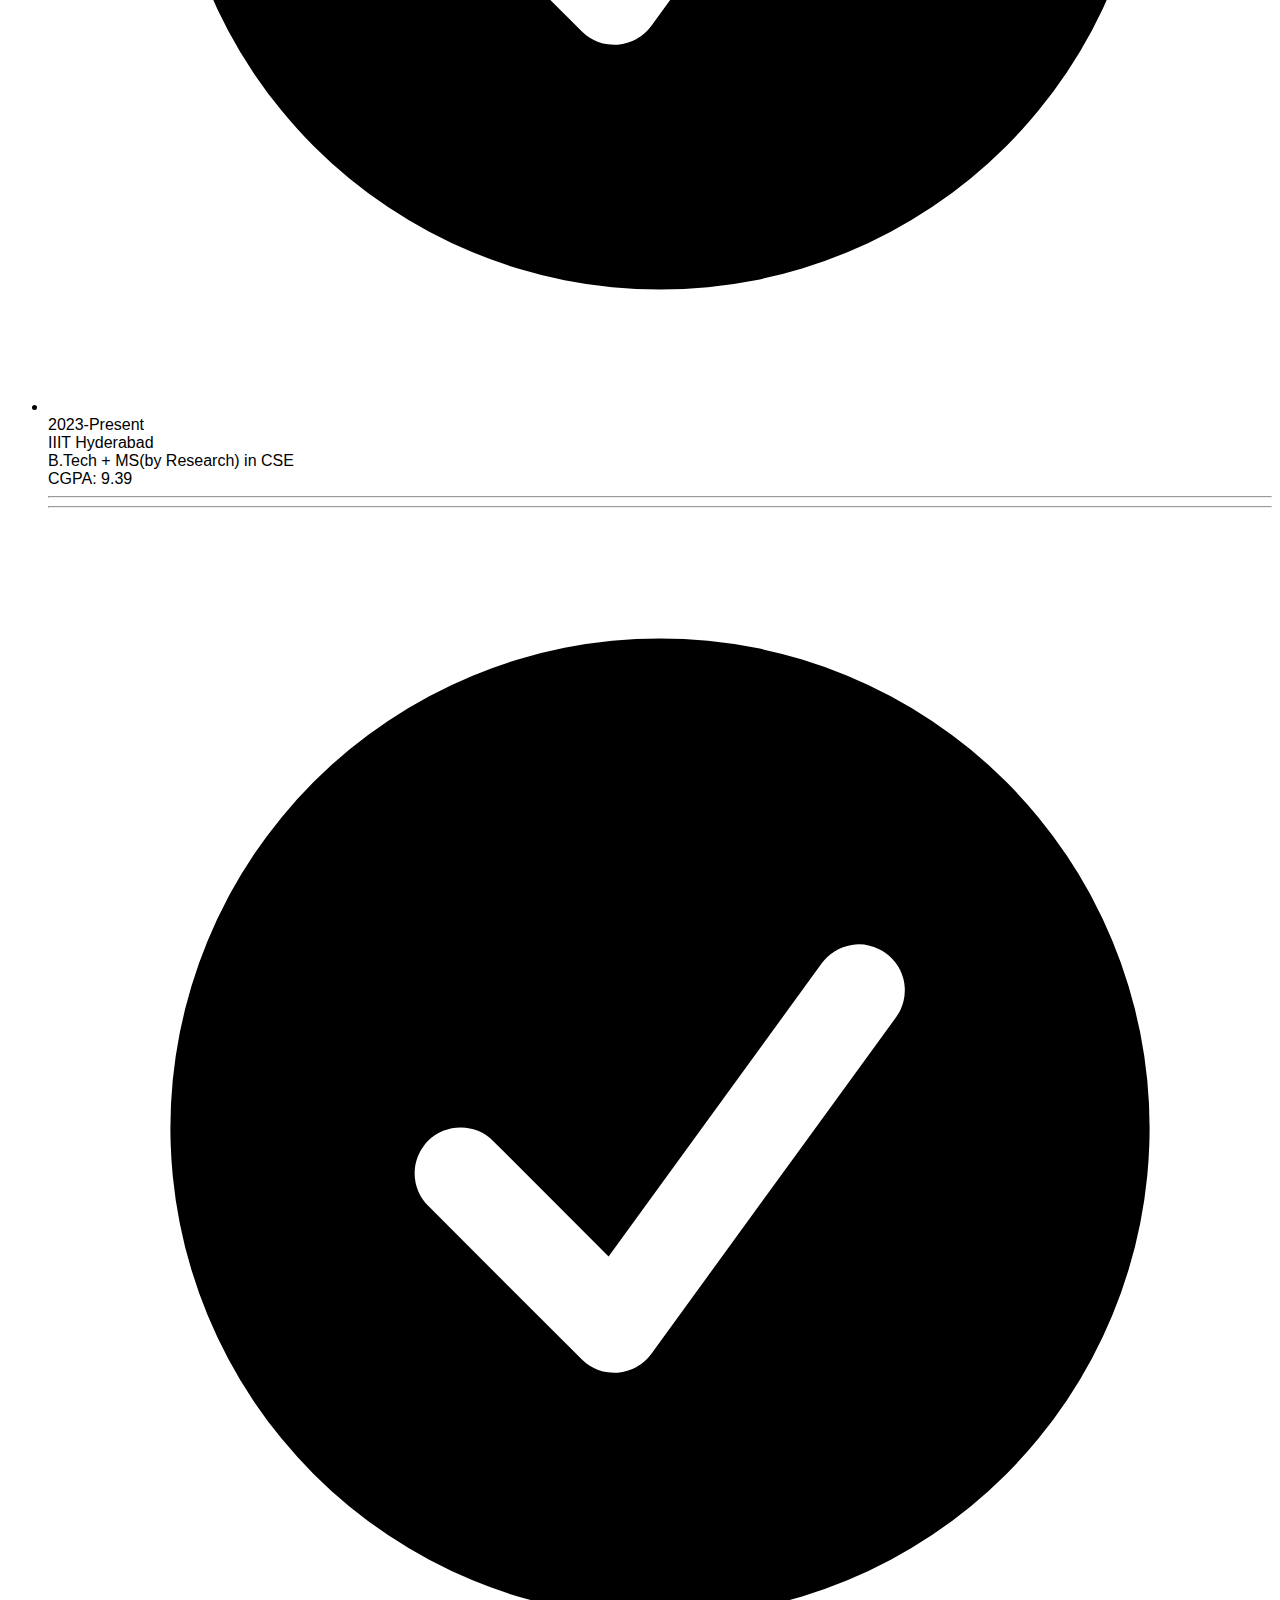
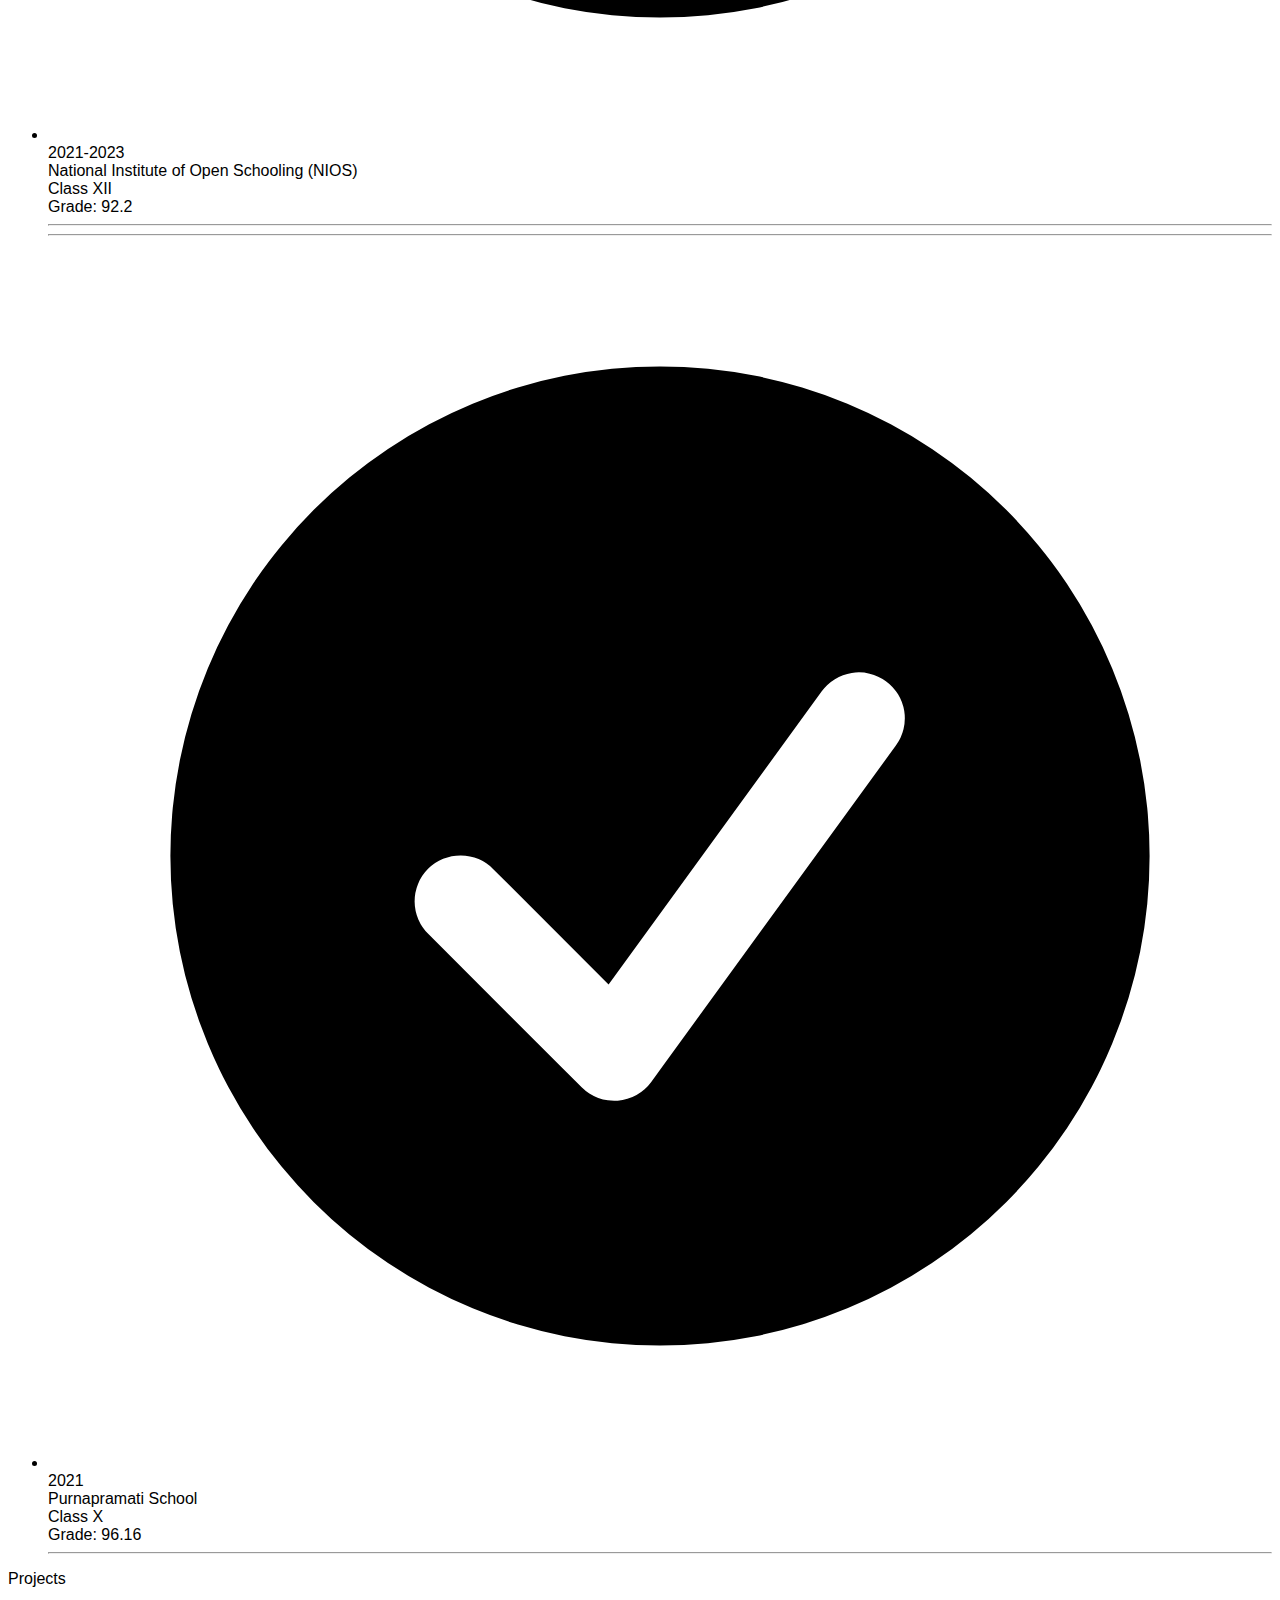
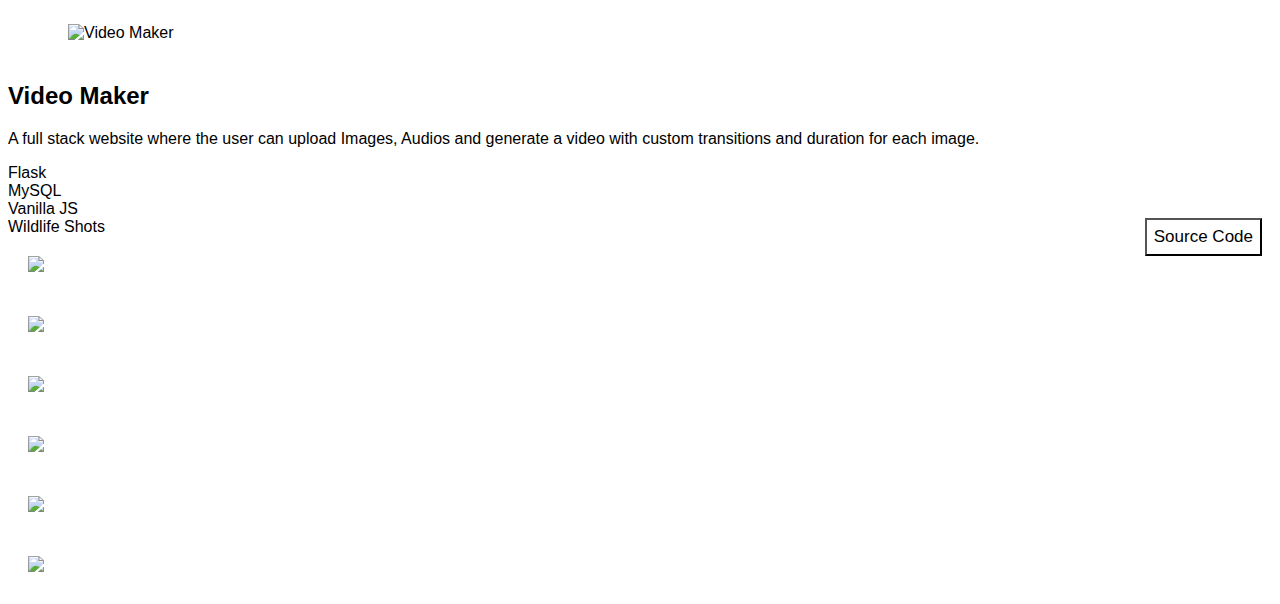
==== commit 6ff33c12: "Final Changes" ====
--- a/index.html
+++ b/index.html
@@ -10,7 +10,7 @@
     <meta charset="UTF-8">
 </head>
 
-<body class="bg-slate-50">
+<body class="min-h-screen">
     
     <div class="p-4 m-4 flex flex-col">
         <div class="flex items-center justify-center">
@@ -21,7 +21,7 @@
             Sudheera Y S
         </div>
         
-        <div class="mt-5 text-center text-3xl text-wrap text-slate-500 w-2/3 mx-auto">
+        <div class="mt-5 text-center text-2xl text-wrap text-slate-500 w-2/3 mx-auto">
             2nd Year CSD Student @ IIIT-Hyderabad | Wildlife Photographer | Expert on Codeforces | IOITC 2023
         </div>
 
@@ -99,74 +99,111 @@
         <div class="text-3xl font-bold mb-5">Education</div>
         <ul class="timeline timeline-snap-icon max-md:timeline-compact timeline-vertical">
             <li>
-                <div class="timeline-middle">
-                    <svg
-                    xmlns="http://www.w3.org/2000/svg"
-                    viewBox="0 0 20 20"
-                    fill="currentColor"
-                    class="h-5 w-5">
-                    <path
-                        fill-rule="evenodd"
-                        d="M10 18a8 8 0 100-16 8 8 0 000 16zm3.857-9.809a.75.75 0 00-1.214-.882l-3.483 4.79-1.88-1.88a.75.75 0 10-1.06 1.061l2.5 2.5a.75.75 0 001.137-.089l4-5.5z"
-                        clip-rule="evenodd" />
-                    </svg>
+            <div class="timeline-middle">
+                <svg
+                xmlns="http://www.w3.org/2000/svg"
+                viewBox="0 0 20 20"
+                fill="currentColor"
+                class="h-5 w-5">
+                <path
+                    fill-rule="evenodd"
+                    d="M10 18a8 8 0 100-16 8 8 0 000 16zm3.857-9.809a.75.75 0 00-1.214-.882l-3.483 4.79-1.88-1.88a.75.75 0 10-1.06 1.061l2.5 2.5a.75.75 0 001.137-.089l4-5.5z"
+                    clip-rule="evenodd" />
+                </svg>
+            </div>
+            <div class="timeline-start mb-10 md:text-end">
+                <time class="font-mono italic">2023-Present</time>
+                <div class="text-lg font-black">IIIT Hyderabad</div>
+                B.Tech + MS(by Research) in CSE<br>
+                CGPA: 9.39
+            </div>
+            <hr />
+            </li>
+            <li>
+            <hr />
+            <div class="timeline-middle">
+                <svg
+                xmlns="http://www.w3.org/2000/svg"
+                viewBox="0 0 20 20"
+                fill="currentColor"
+                class="h-5 w-5">
+                <path
+                    fill-rule="evenodd"
+                    d="M10 18a8 8 0 100-16 8 8 0 000 16zm3.857-9.809a.75.75 0 00-1.214-.882l-3.483 4.79-1.88-1.88a.75.75 0 10-1.06 1.061l2.5 2.5a.75.75 0 001.137-.089l4-5.5z"
+                    clip-rule="evenodd" />
+                </svg>
+            </div>
+            <div class="timeline-end mb-10">
+                <time class="font-mono italic">2021-2023</time>
+                <div class="text-lg font-black">National Institute of Open Schooling (NIOS)</div>
+                Class XII<br>
+                Grade: 92.2
+            </div>
+            <hr />
+            </li>
+            <li>
+            <hr />
+            <div class="timeline-middle">
+                <svg
+                xmlns="http://www.w3.org/2000/svg"
+                viewBox="0 0 20 20"
+                fill="currentColor"
+                class="h-5 w-5">
+                <path
+                    fill-rule="evenodd"
+                    d="M10 18a8 8 0 100-16 8 8 0 000 16zm3.857-9.809a.75.75 0 00-1.214-.882l-3.483 4.79-1.88-1.88a.75.75 0 10-1.06 1.061l2.5 2.5a.75.75 0 001.137-.089l4-5.5z"
+                    clip-rule="evenodd" />
+                </svg>
+            </div>
+            <div class="timeline-start mb-10 md:text-end">
+                <time class="font-mono italic">2021</time>
+                <div class="text-lg font-black">Purnapramati School</div>
+                Class X<br>
+                Grade: 96.16
+            </div>
+            <hr />
+            </li>
+        </ul>
+    </div>
+
+    <div class="m-4 p-4">
+        <div class="text-3xl font-bold mb-5">Projects</div>
+    
+        <div class="card bg-base-100 w-96 shadow-xl">
+            <figure class="h-72">
+            <img
+                src="Images/videomaker.jpg"
+                alt="Video Maker" />
+            </figure>
+            <div class="card-body">
+                <h2 class="card-title">
+                    Video Maker
+                </h2>
+                <p>A full stack website where the user can upload Images, Audios and generate a video with custom transitions and duration for each image.</p>
+                
+                <div class="card-actions justify-start mt-2">
+                    <div class="badge badge-outline">Flask</div>
+                    <div class="badge badge-outline">MySQL</div>
+                    <div class="badge badge-outline">Vanilla JS</div>
                 </div>
-                <div class="timeline-start mb-10 md:text-end">
-                    <time class="font-mono italic">2023-Present</time>
-                    <div class="text-lg font-black">IIIT Hyderabad</div>
-                    B.Tech + MS(by Research) in CSE<br>
-                    CGPA: 9.39
+                <a href="https://github.com/DheeruYS/Video-Maker" target="_blank">
+                    <div class="card-actions justify-start mt-4">
+                        <button class="btn btn-primary">Source Code</button>
                     </div>
-                <hr />
-            </li>
-            <li>
-                <div class="timeline-middle">
-                    <svg
-                    xmlns="http://www.w3.org/2000/svg"
-                    viewBox="0 0 20 20"
-                    fill="currentColor"
-                    class="h-5 w-5">
-                    <path
-                        fill-rule="evenodd"
-                        d="M10 18a8 8 0 100-16 8 8 0 000 16zm3.857-9.809a.75.75 0 00-1.214-.882l-3.483 4.79-1.88-1.88a.75.75 0 10-1.06 1.061l2.5 2.5a.75.75 0 001.137-.089l4-5.5z"
-                        clip-rule="evenodd" />
-                    </svg>
-                </div>
-                <div class="timeline-start mb-10 md:text-end">
-                    <time class="font-mono italic">2021-2023</time>
-                    <div class="text-lg font-black">National Institute of Open Schooling (NIOS)</div>
-                    Class XII<br>
-                    Grade: 92.2
-                    </div>
-                <hr />
-            </li>
-            <li>
-                <div class="timeline-middle">
-                    <svg
-                    xmlns="http://www.w3.org/2000/svg"
-                    viewBox="0 0 20 20"
-                    fill="currentColor"
-                    class="h-5 w-5">
-                    <path
-                        fill-rule="evenodd"
-                        d="M10 18a8 8 0 100-16 8 8 0 000 16zm3.857-9.809a.75.75 0 00-1.214-.882l-3.483 4.79-1.88-1.88a.75.75 0 10-1.06 1.061l2.5 2.5a.75.75 0 001.137-.089l4-5.5z"
-                        clip-rule="evenodd" />
-                    </svg>
-                </div>
-                <div class="timeline-start mb-10 md:text-end">
-                    <time class="font-mono italic">2021</time>
-                    <div class="text-lg font-black">Purnapramati School</div>
-                    Class X<br>
-                    Grade: 96.16
-                    </div>
-                <hr />
-            </li>
-        </ul>
+                </a>
+                
+            </div>
+        </div>
     </div>
 
     <div class="text-3xl font-bold m-4 p-4">Wildlife Shots</div>
 
-    <div class="carousel carousel-center bg-neutral rounded-box w-full h-96 space-x-4 p-4 m-4">
+    <div class="carousel carousel-center bg-neutral rounded-box w-11/12 h-96 space-x-4 p-4 m-4">
+        <div class="carousel-item">
+            <img
+              src="Images/Shikra.png"
+              class="rounded-box" />
+        </div>
         <div class="carousel-item">
           <img
             src="Images/APF.jpg"
@@ -174,11 +211,6 @@
         </div>
         <div class="carousel-item">
           <img
-            src="Images/Shikra.png"
-            class="rounded-box" />
-        </div>
-        <div class="carousel-item">
-          <img
             src="Images/TBF.png"
             class="rounded-box" />
         </div>
@@ -188,15 +220,15 @@
             class="rounded-box" />
         </div>
         <div class="carousel-item">
+            <img
+              src="Images/Sunbird.png"
+              class="rounded-box" />
+          </div>
+        <div class="carousel-item">
           <img
             src="Images/CSB.png"
             class="rounded-box" />
         </div>
-        <div class="carousel-item">
-          <img
-            src="Images/Sunbird.png"
-            class="rounded-box" />
-        </div>
-      </div>
+    </div>
 </body>
 </html>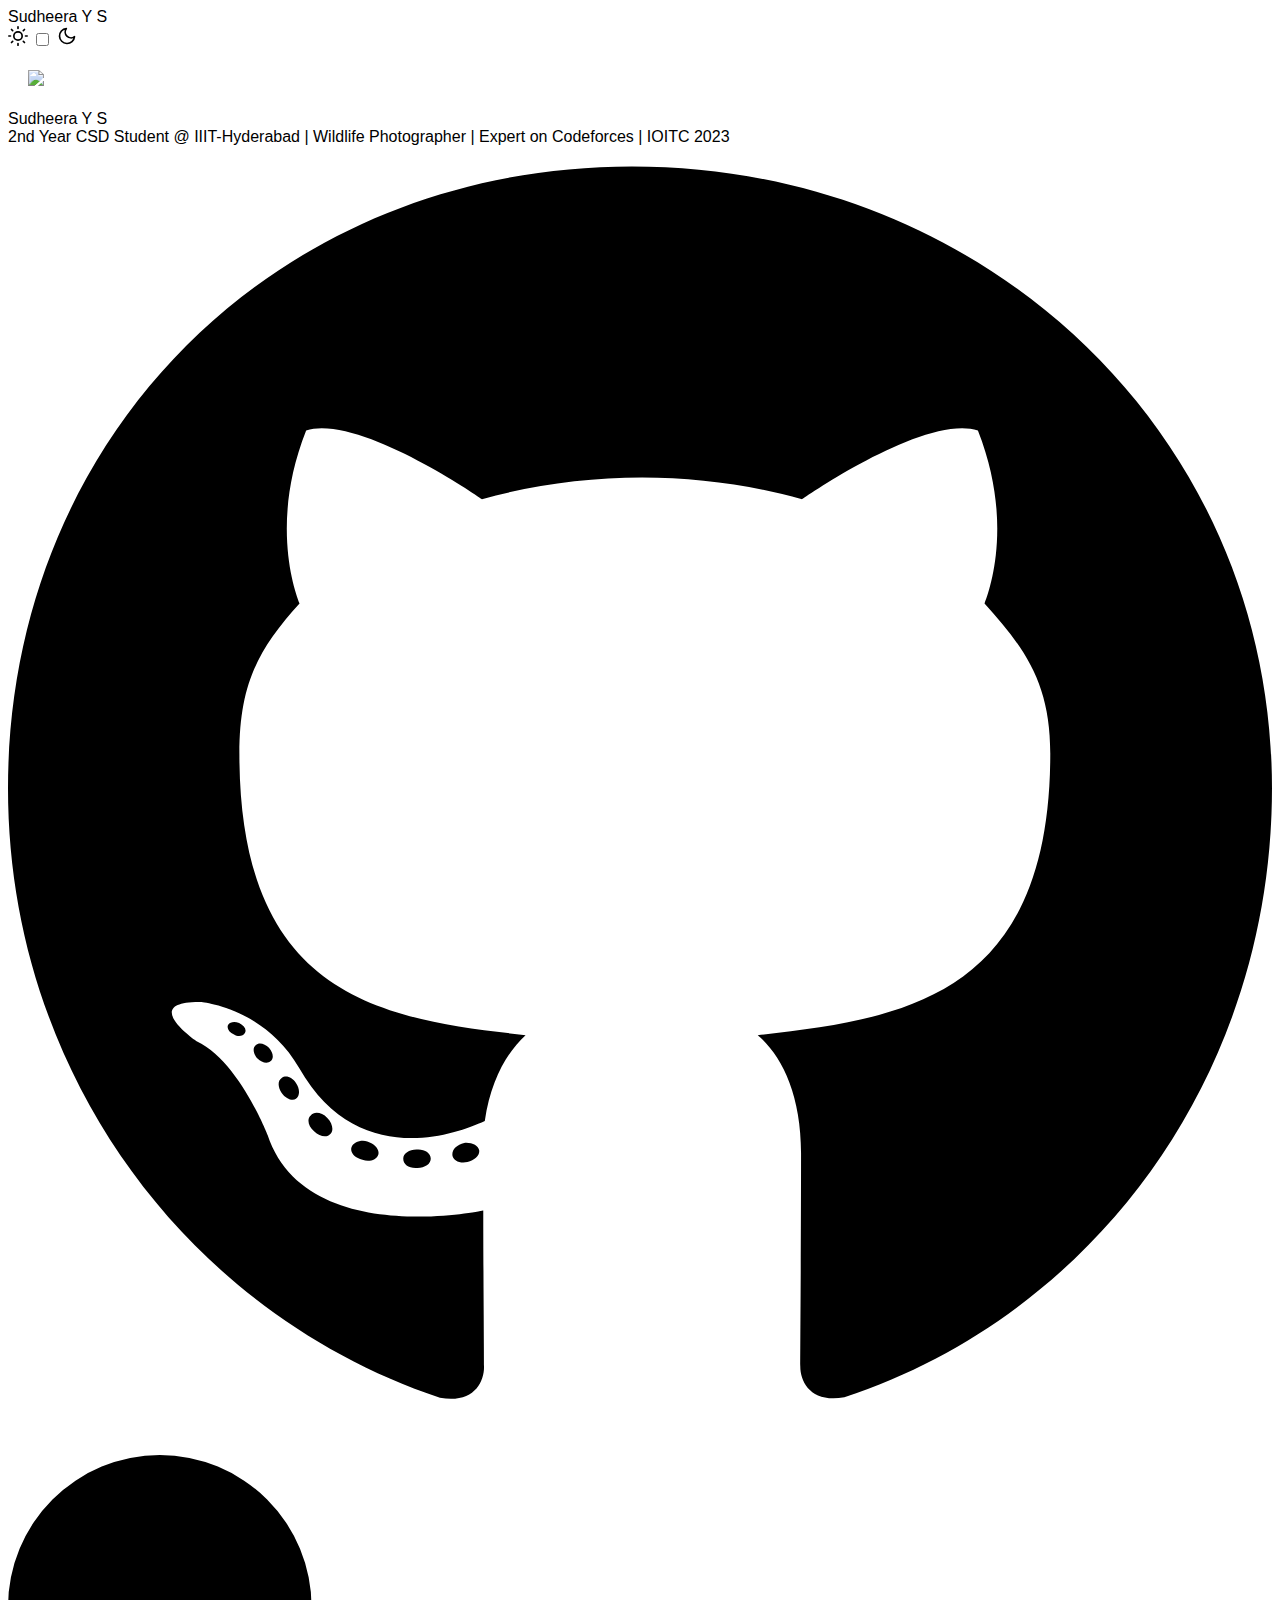
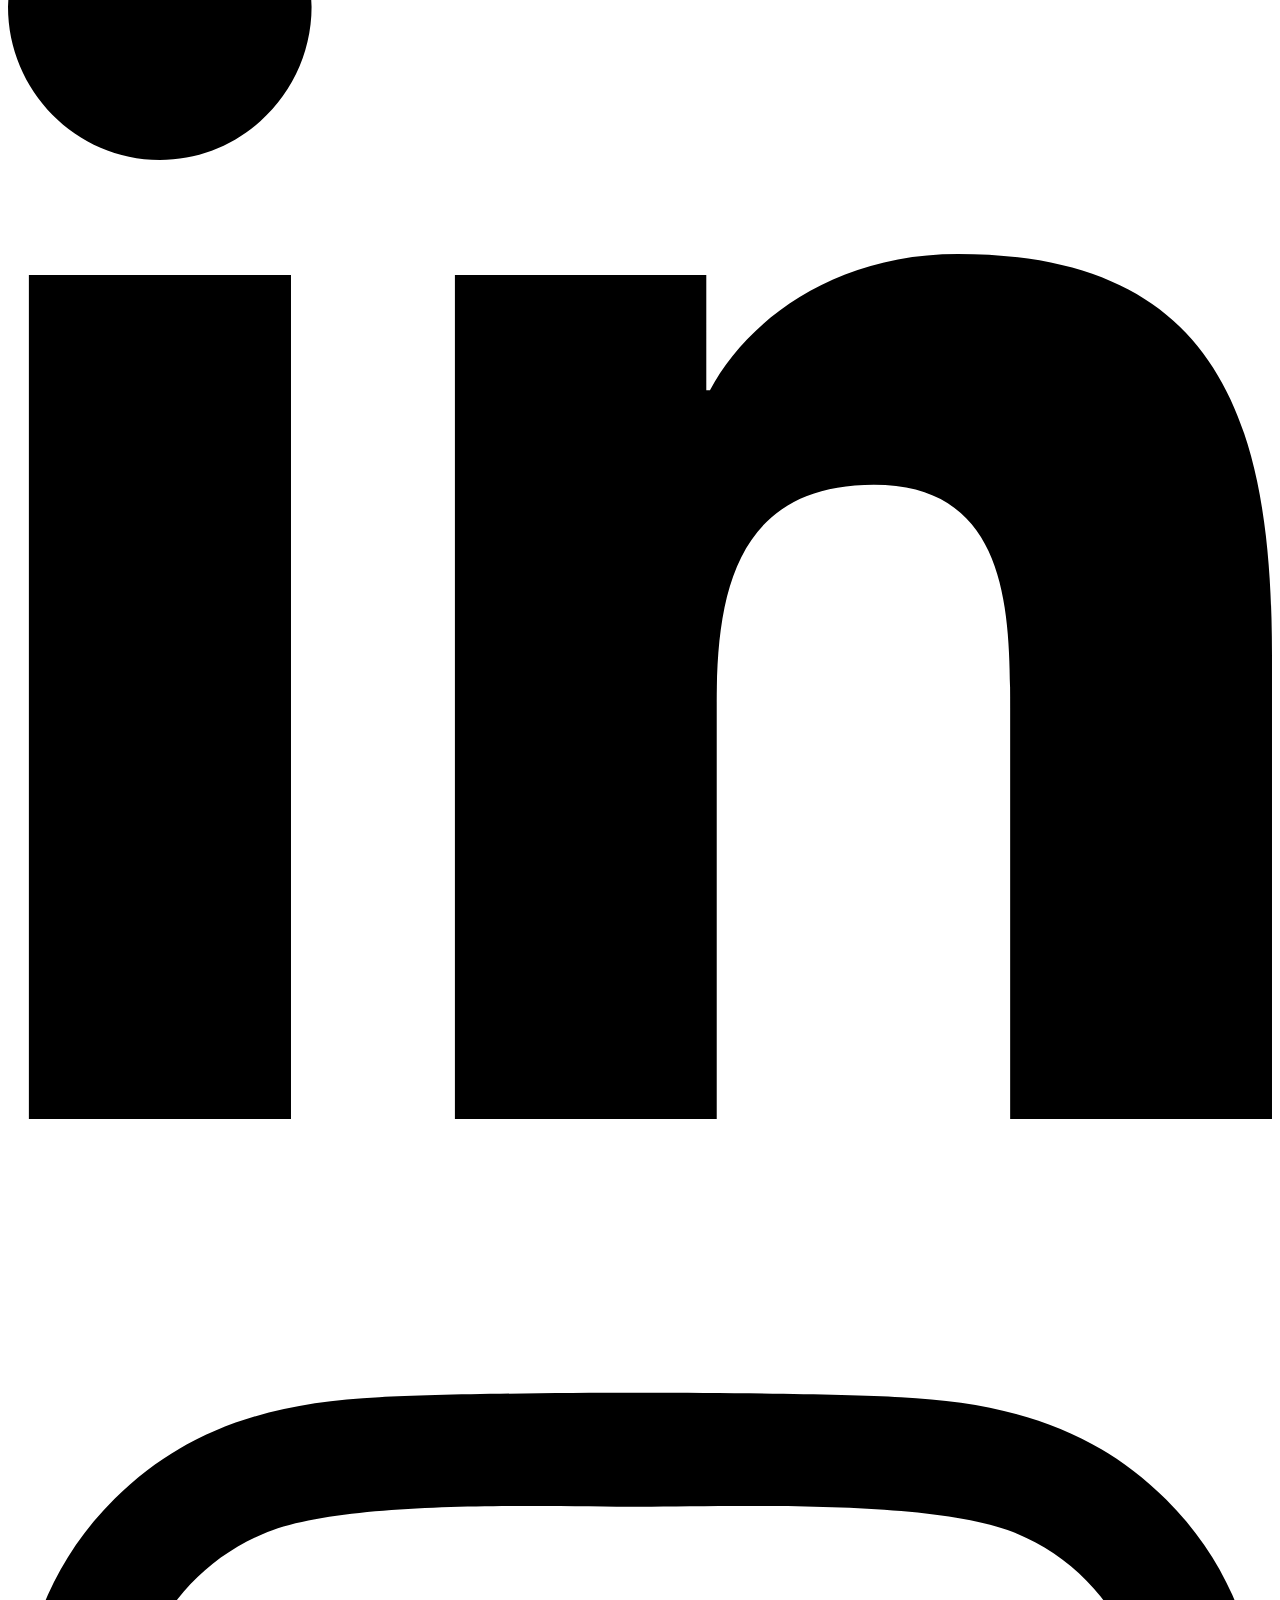
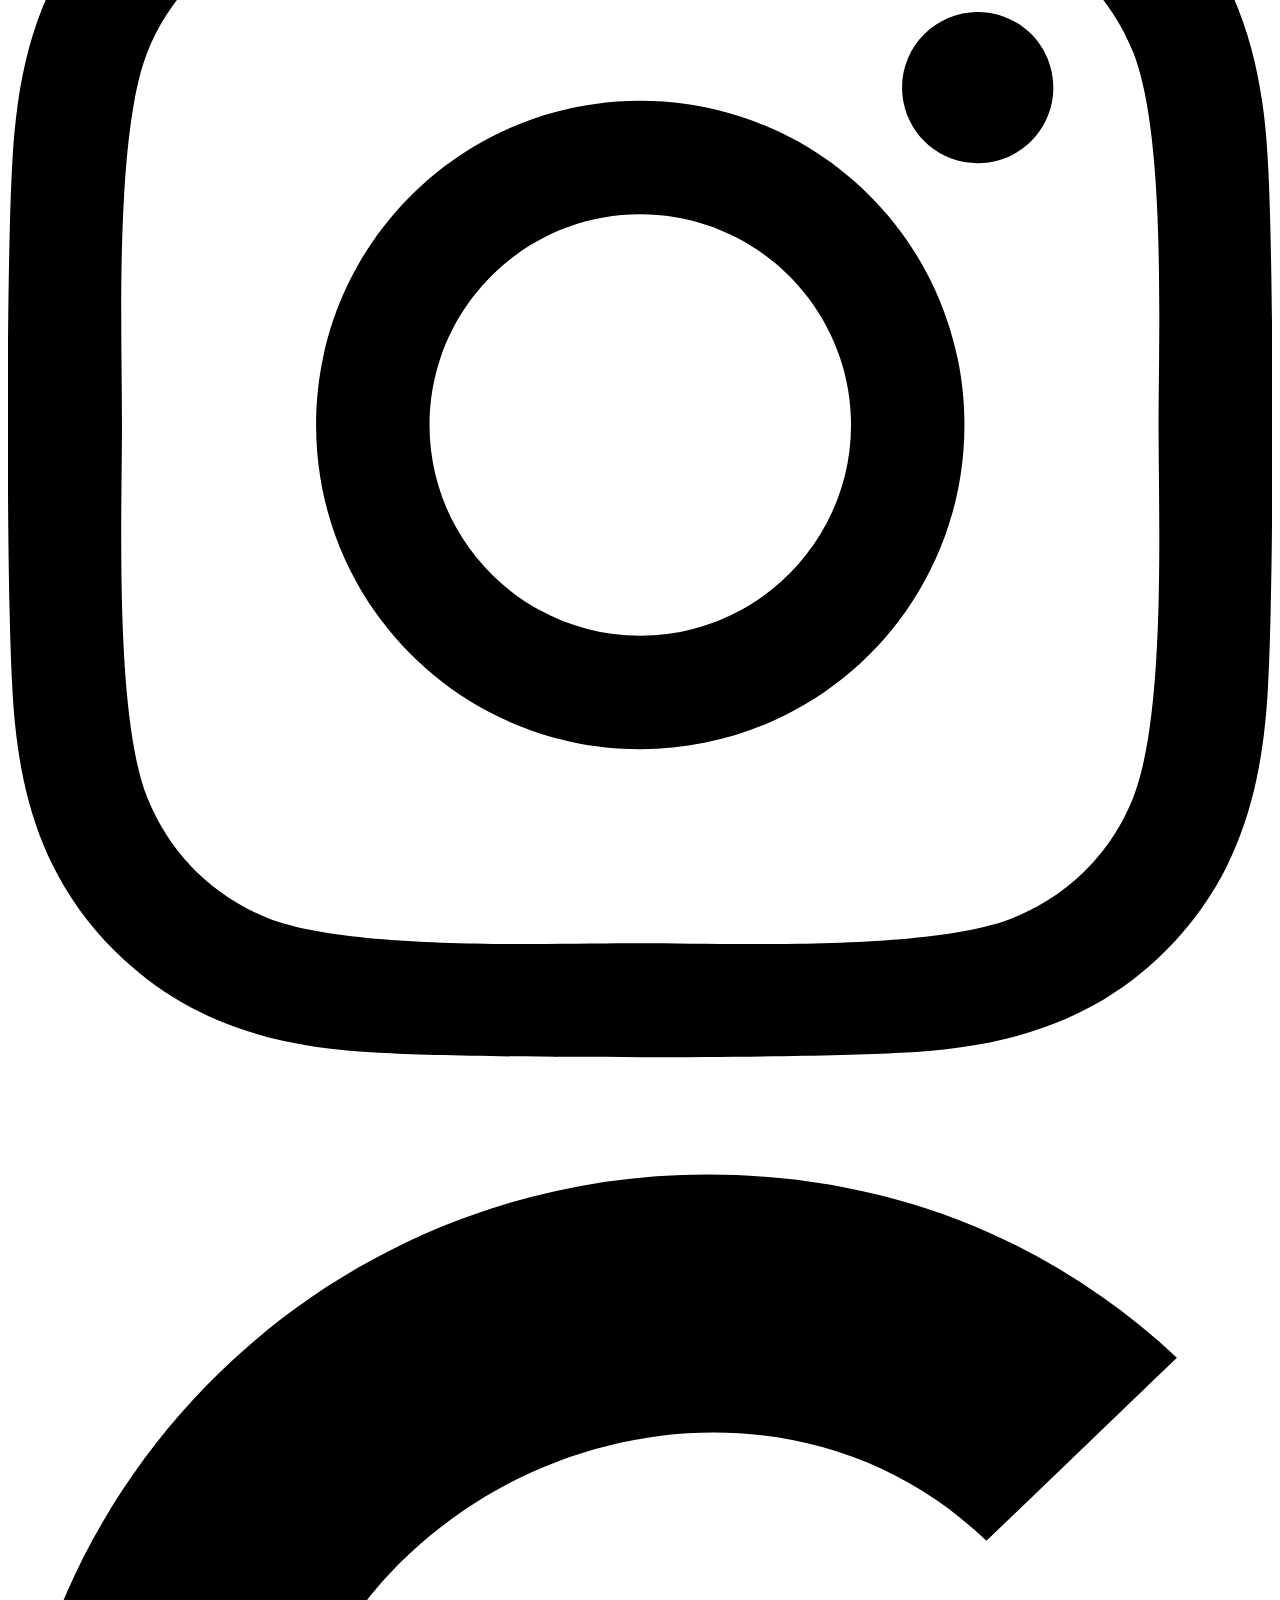
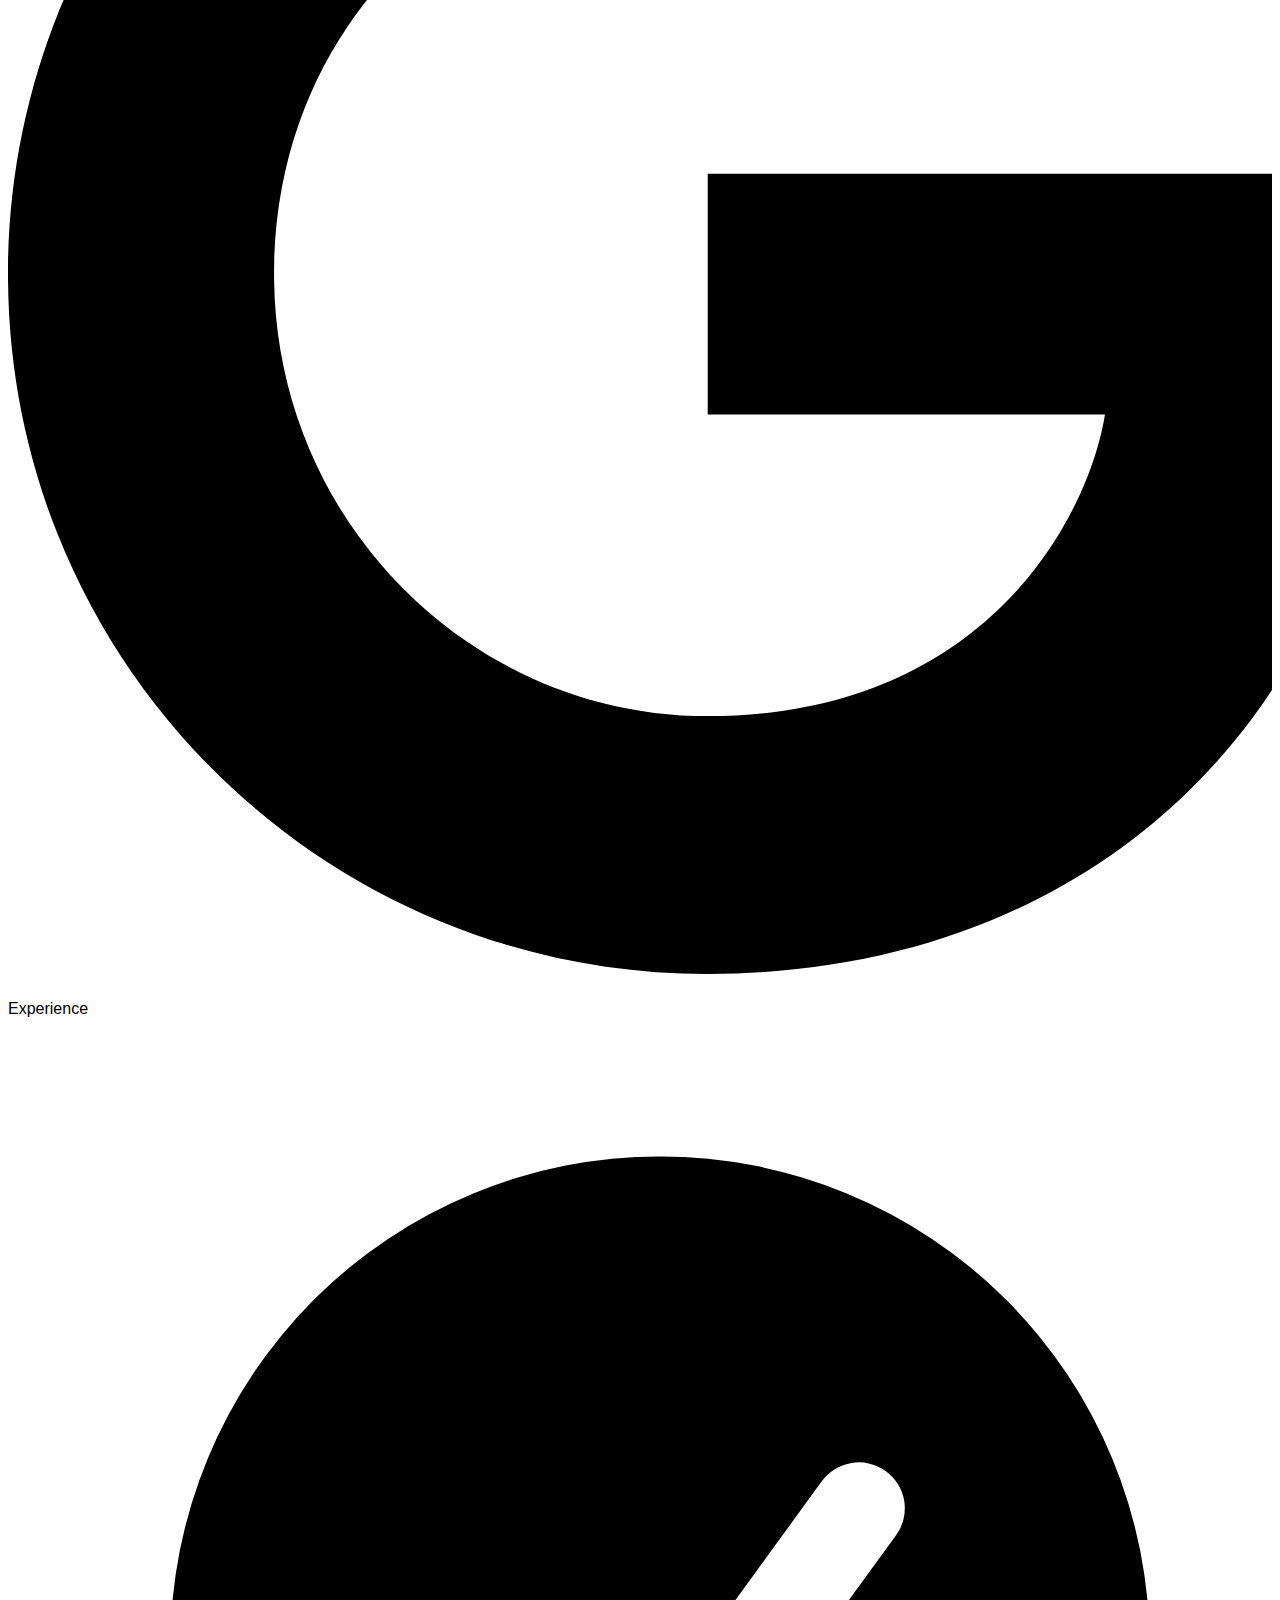
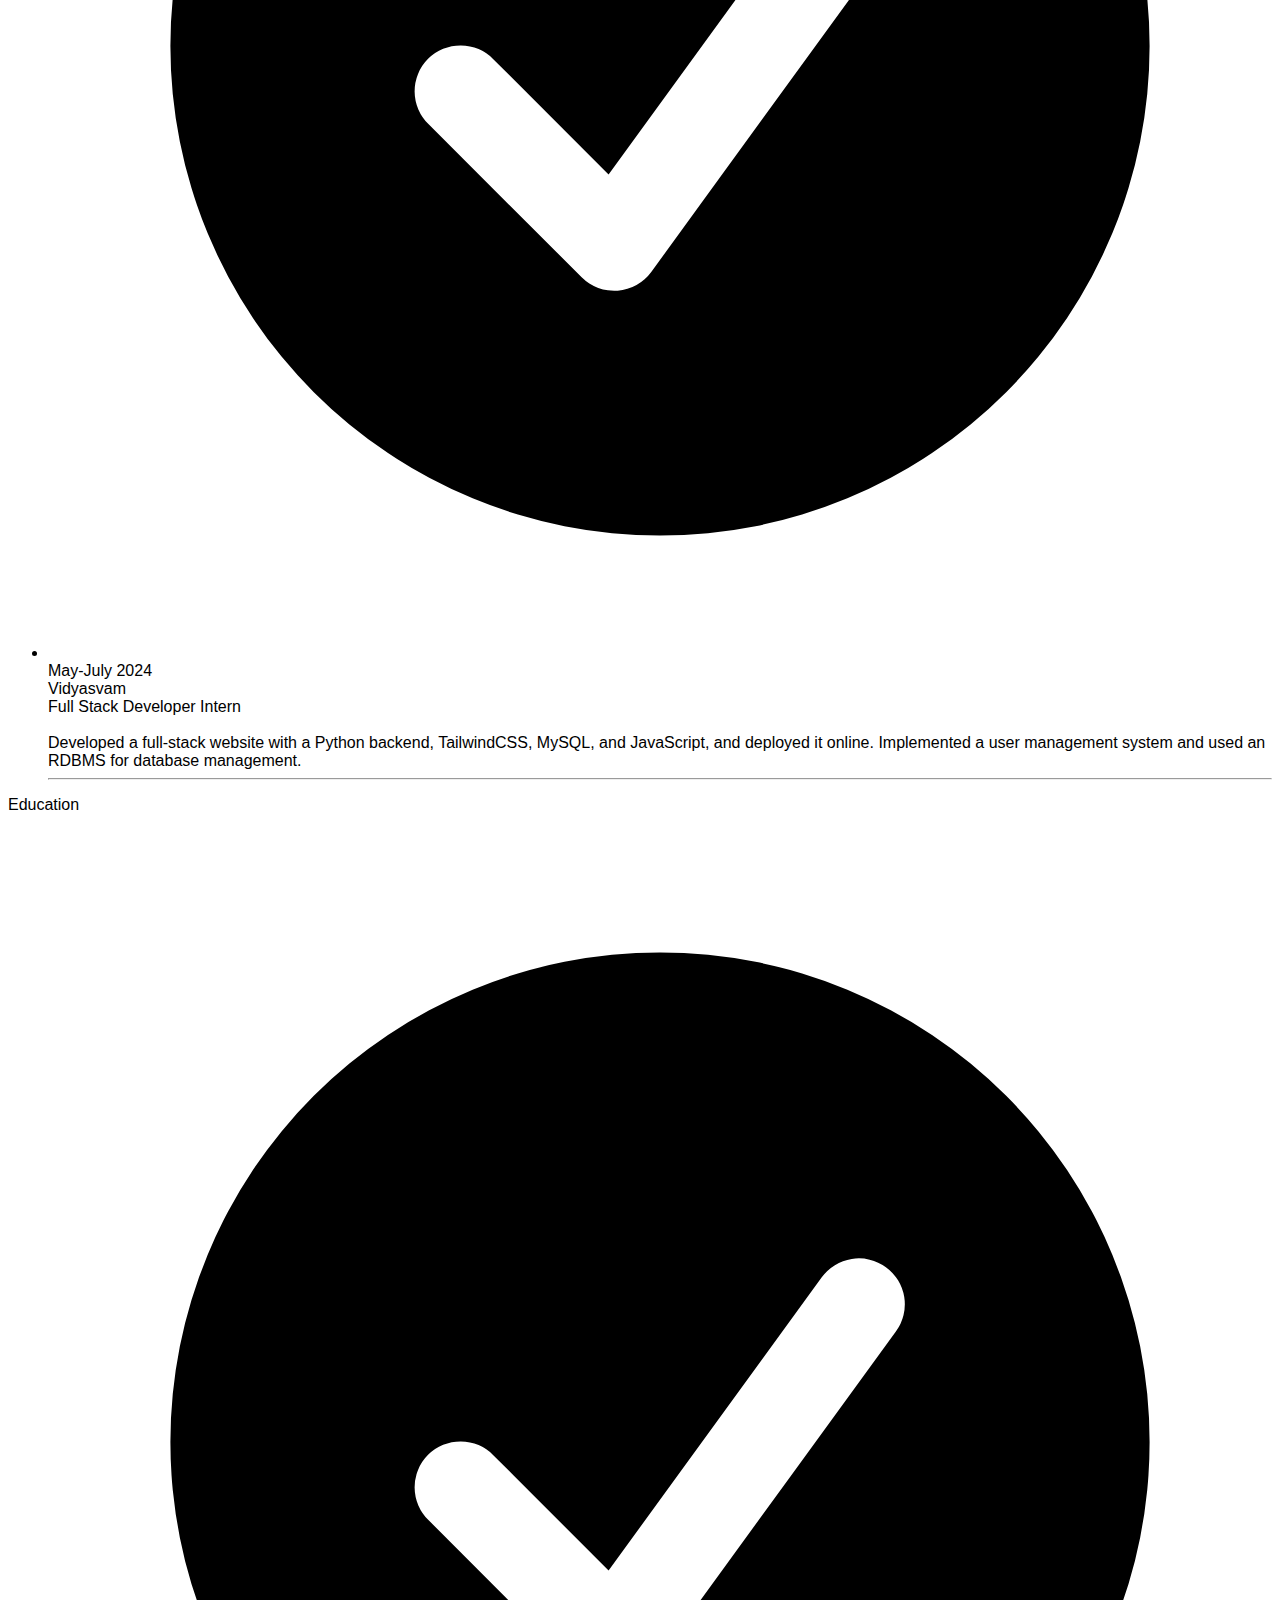
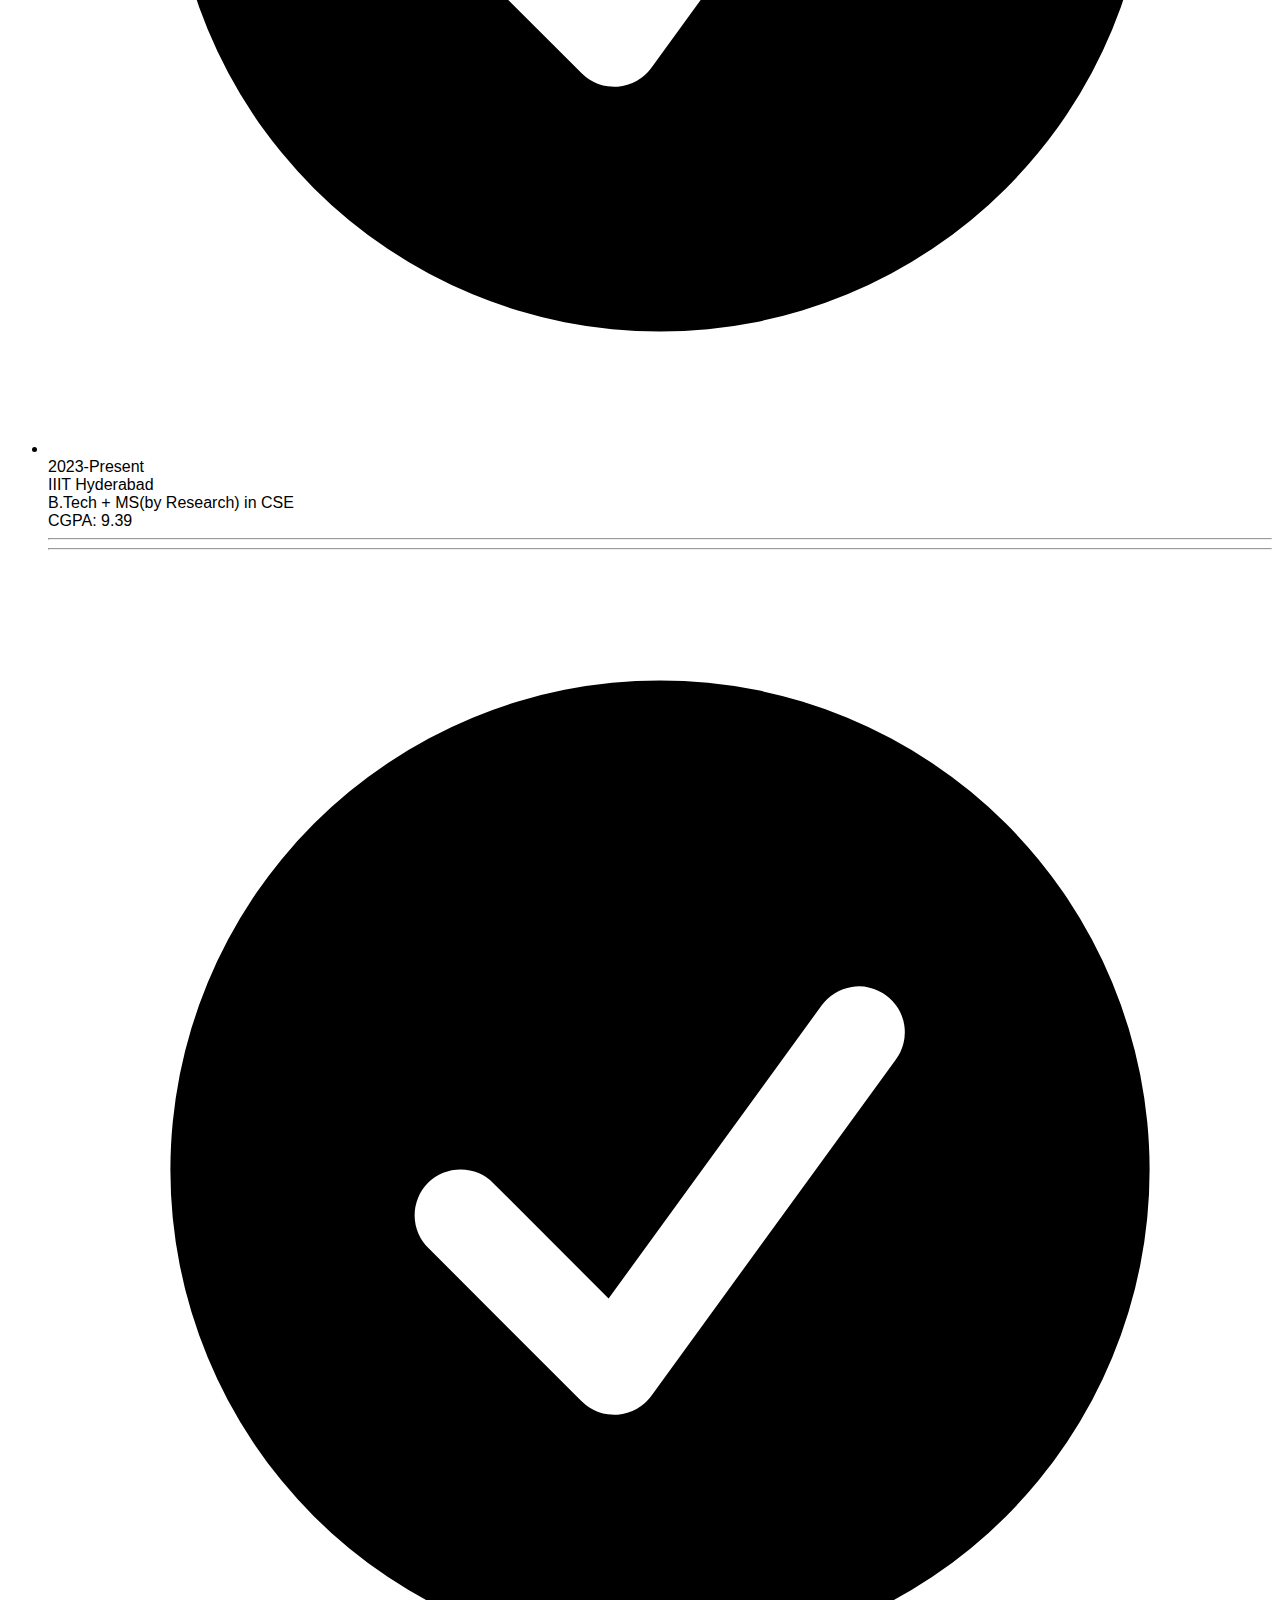
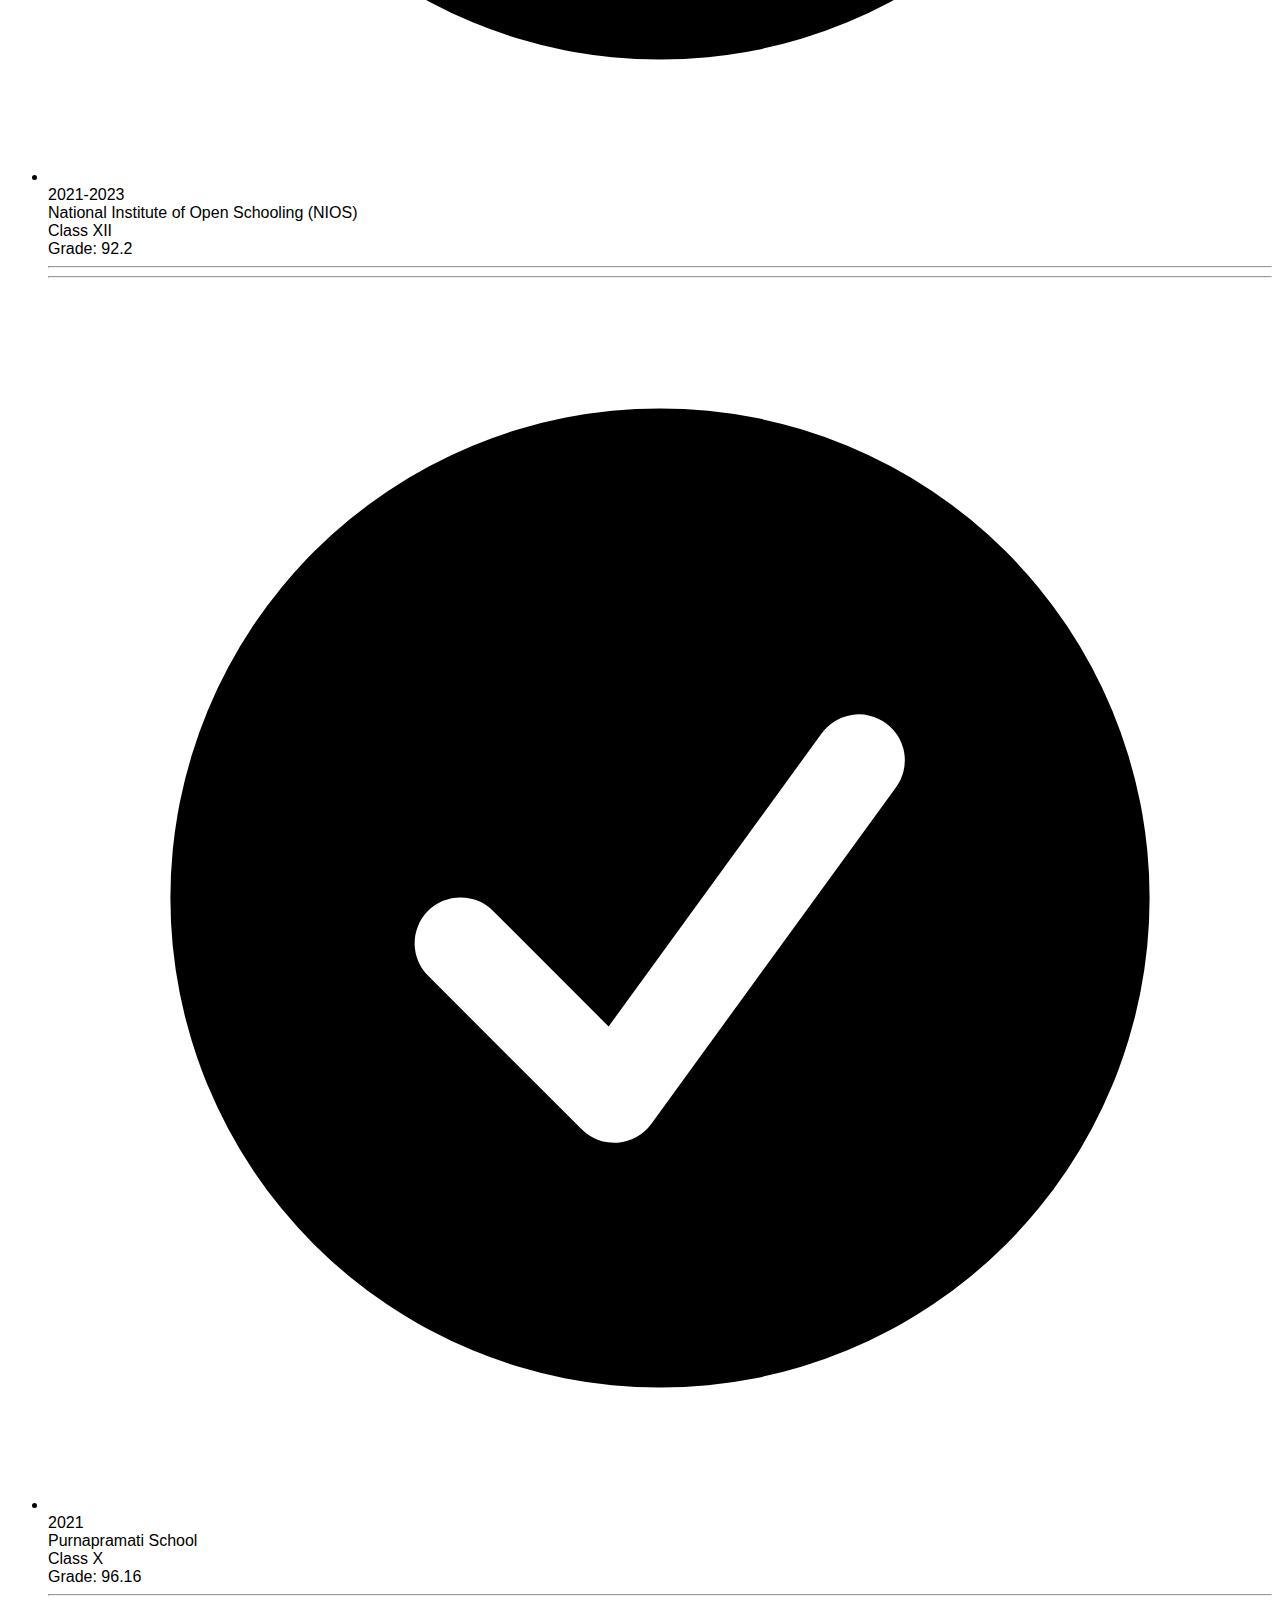
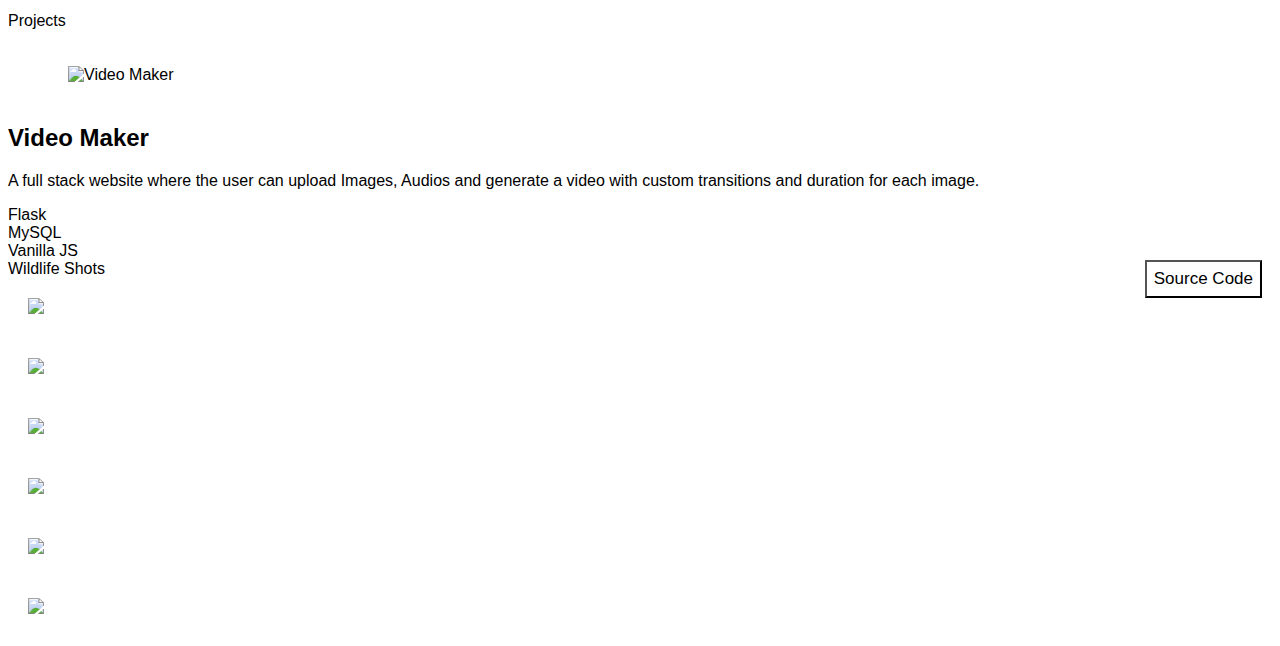
==== commit cdb69b8f: "Dark Theme Controller" ====
--- a/index.html
+++ b/index.html
@@ -8,10 +8,48 @@
     <script src="https://cdn.tailwindcss.com"></script>
     <meta name="viewport" content="width=device-width, initial-scale=1.0">
     <meta charset="UTF-8">
+    <link rel="shortcut icon" type="image/x-icon" href="favicon.ico?">
 </head>
 
 <body class="min-h-screen">
-    
+
+    <div class="navbar bg-neutral text-white mb-10">
+        <div class="flex-1">
+          <a class="btn btn-ghost text-xl">Sudheera Y S</a>
+        </div>
+        <div class="flex-none">
+            <label class="flex cursor-pointer gap-2">
+                <svg
+                  xmlns="http://www.w3.org/2000/svg"
+                  width="20"
+                  height="20"
+                  viewBox="0 0 24 24"
+                  fill="none"
+                  stroke="currentColor"
+                  stroke-width="2"
+                  stroke-linecap="round"
+                  stroke-linejoin="round">
+                  <circle cx="12" cy="12" r="5" />
+                  <path
+                    d="M12 1v2M12 21v2M4.2 4.2l1.4 1.4M18.4 18.4l1.4 1.4M1 12h2M21 12h2M4.2 19.8l1.4-1.4M18.4 5.6l1.4-1.4" />
+                </svg>
+                <input type="checkbox" value="synthwave" class="toggle theme-controller" />
+                <svg
+                  xmlns="http://www.w3.org/2000/svg"
+                  width="20"
+                  height="20"
+                  viewBox="0 0 24 24"
+                  fill="none"
+                  stroke="currentColor"
+                  stroke-width="2"
+                  stroke-linecap="round"
+                  stroke-linejoin="round">
+                  <path d="M21 12.79A9 9 0 1 1 11.21 3 7 7 0 0 0 21 12.79z"></path>
+                </svg>
+            </label>
+        </div>
+    </div>
+
     <div class="p-4 m-4 flex flex-col">
         <div class="flex items-center justify-center">
             <img src="Images/PassportSizePhoto.jpg" class="rounded-full w-40 h-40 border-2 border-black">
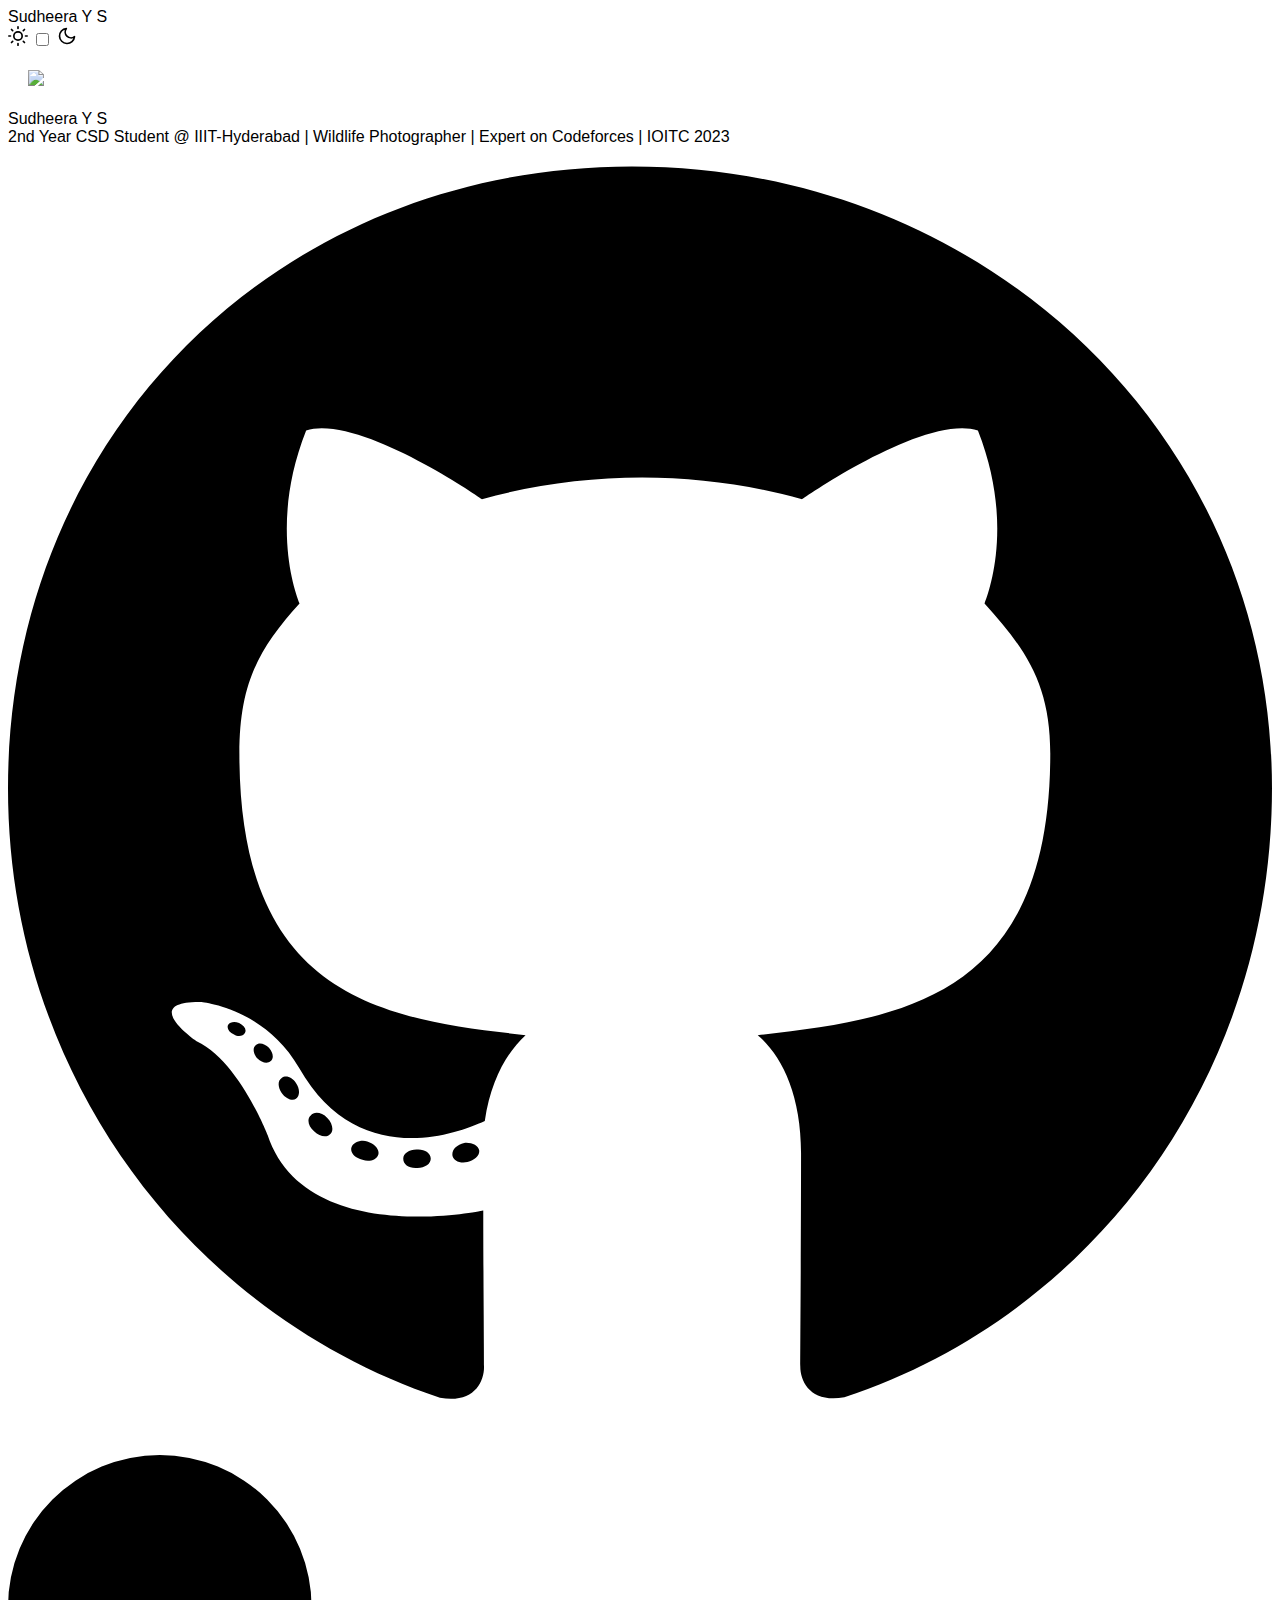
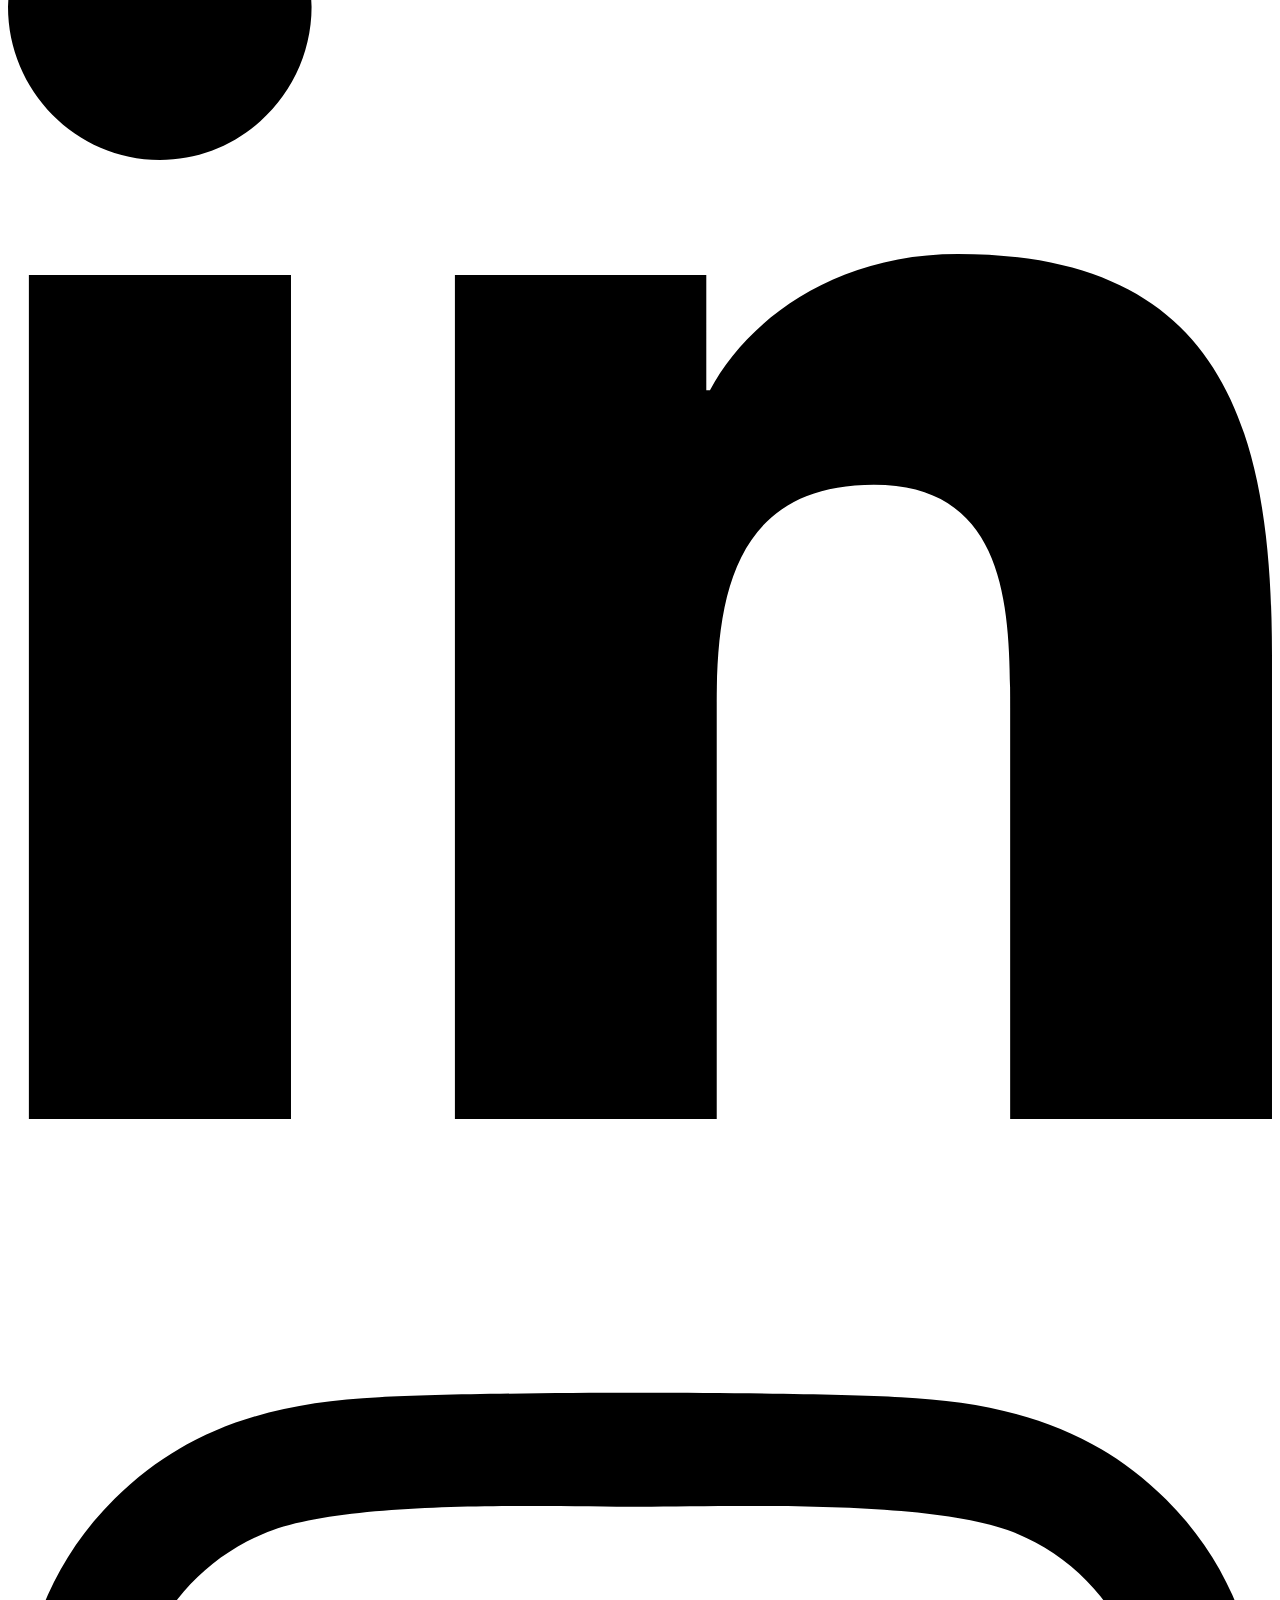
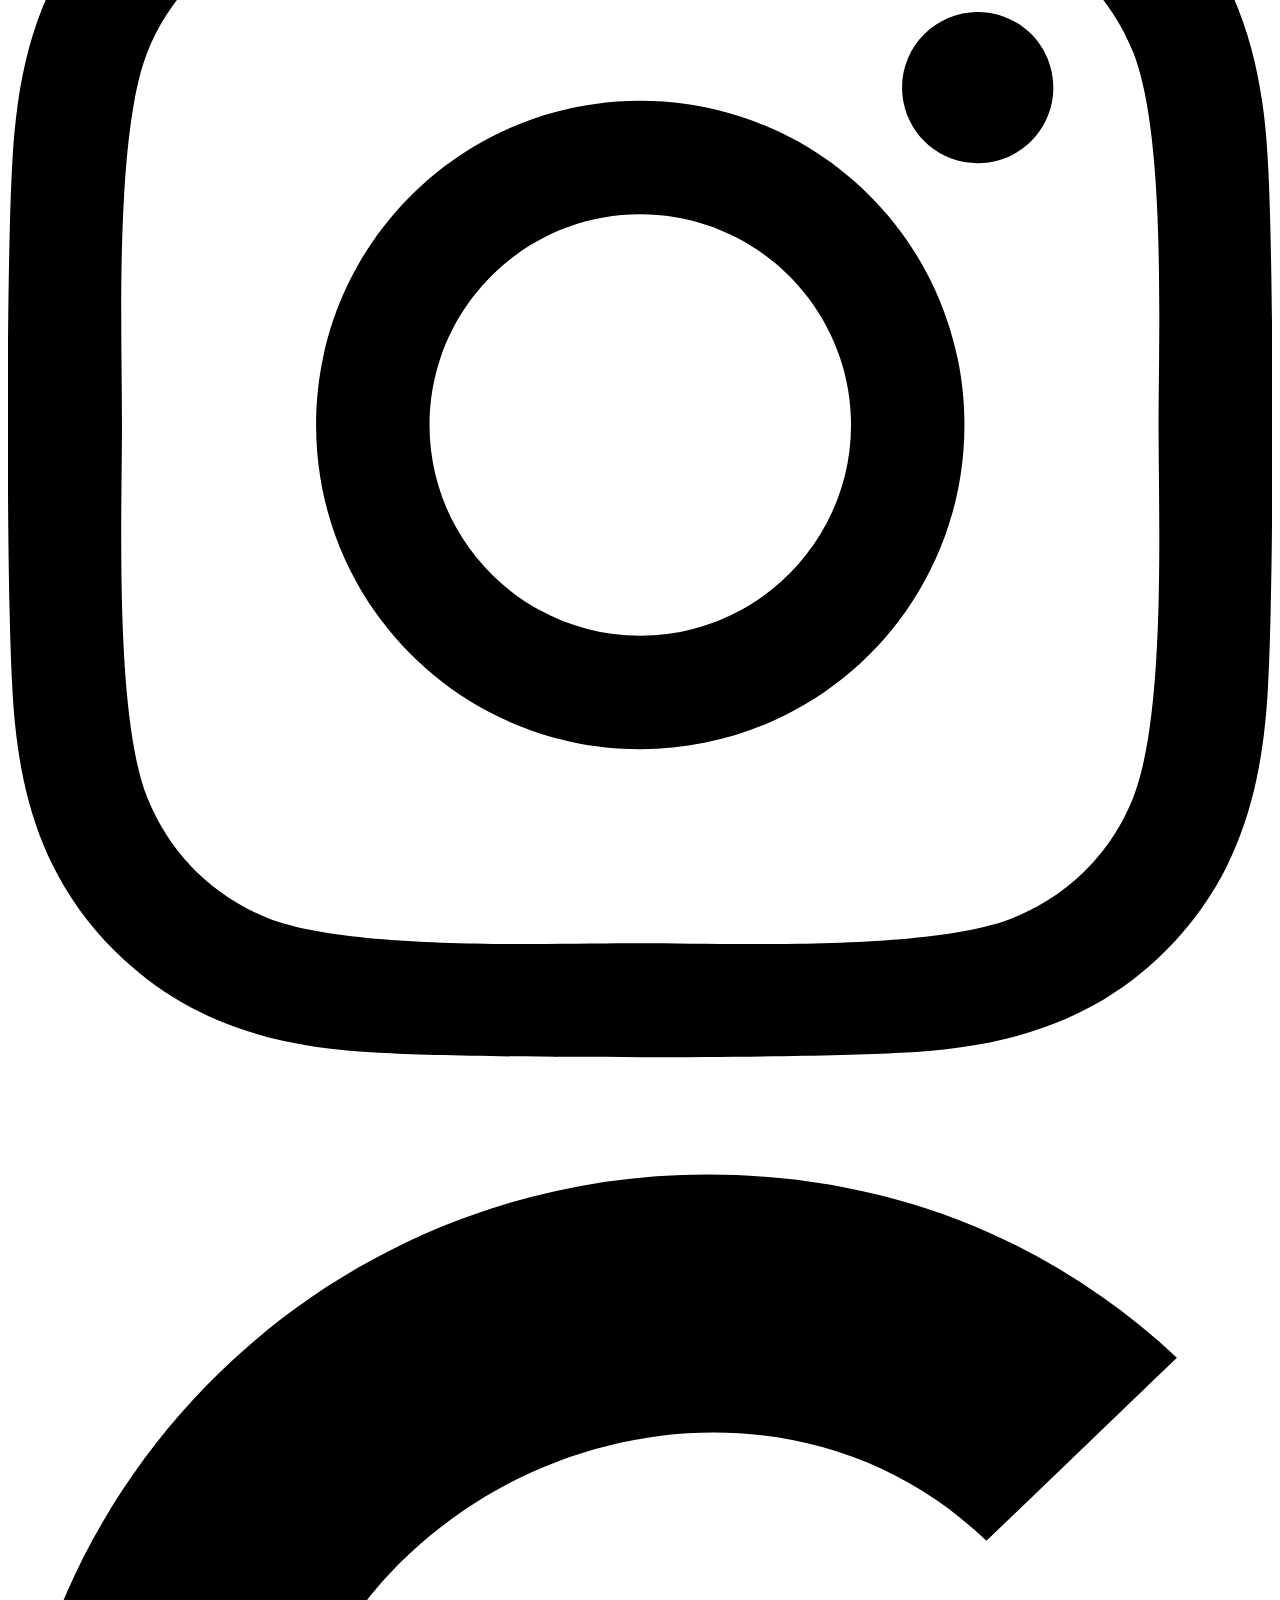
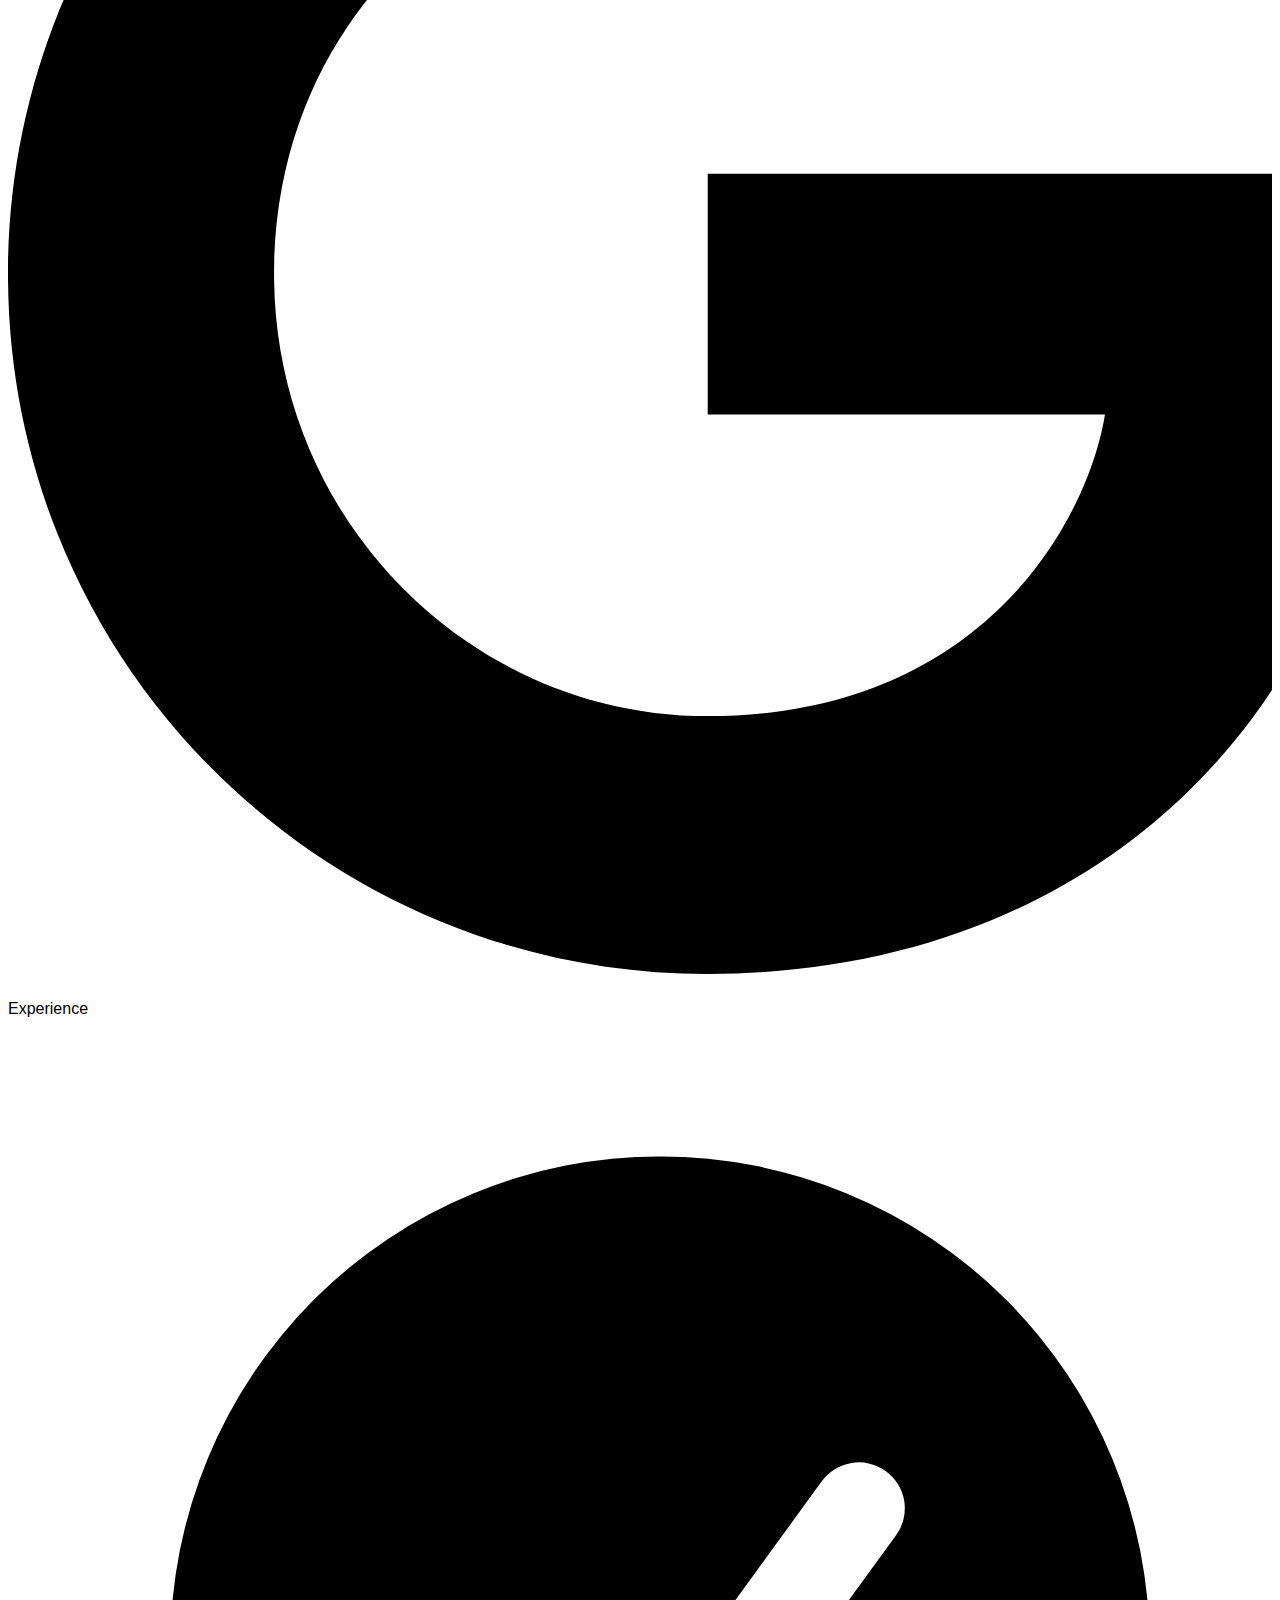
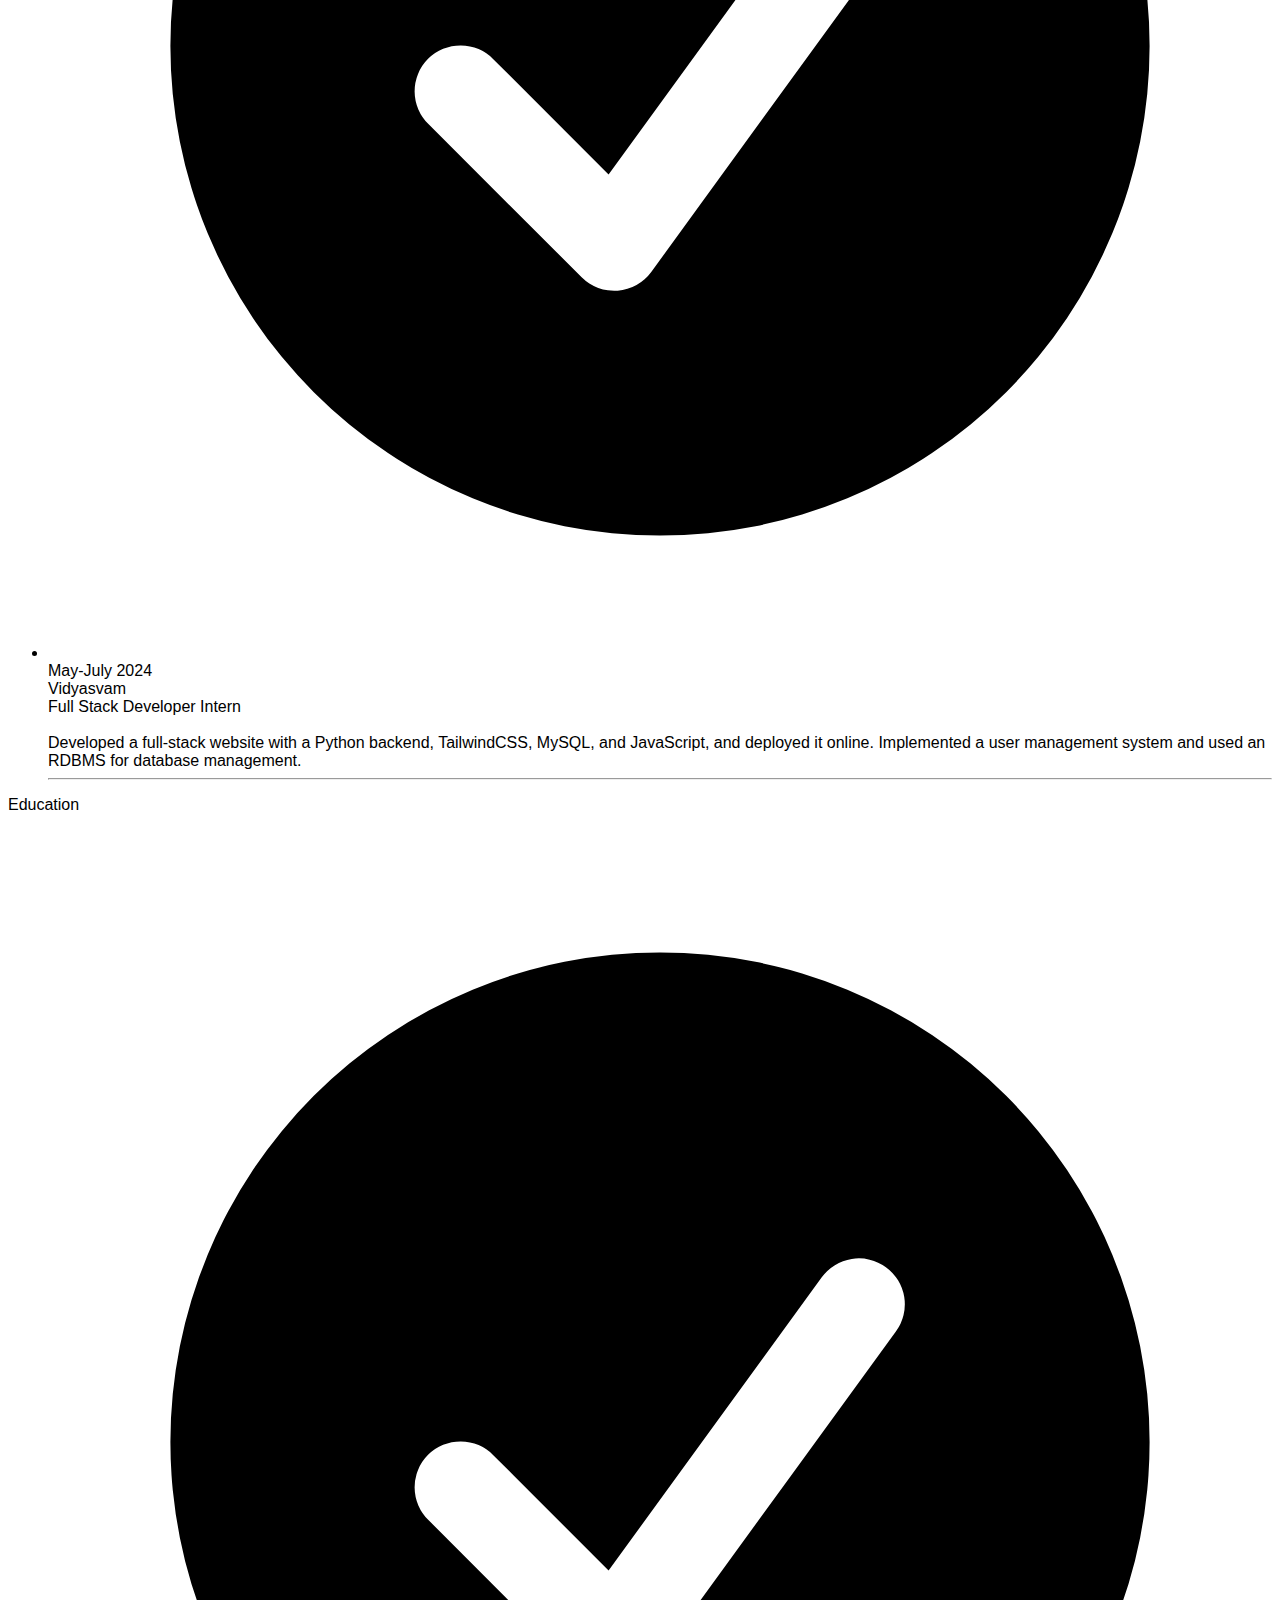
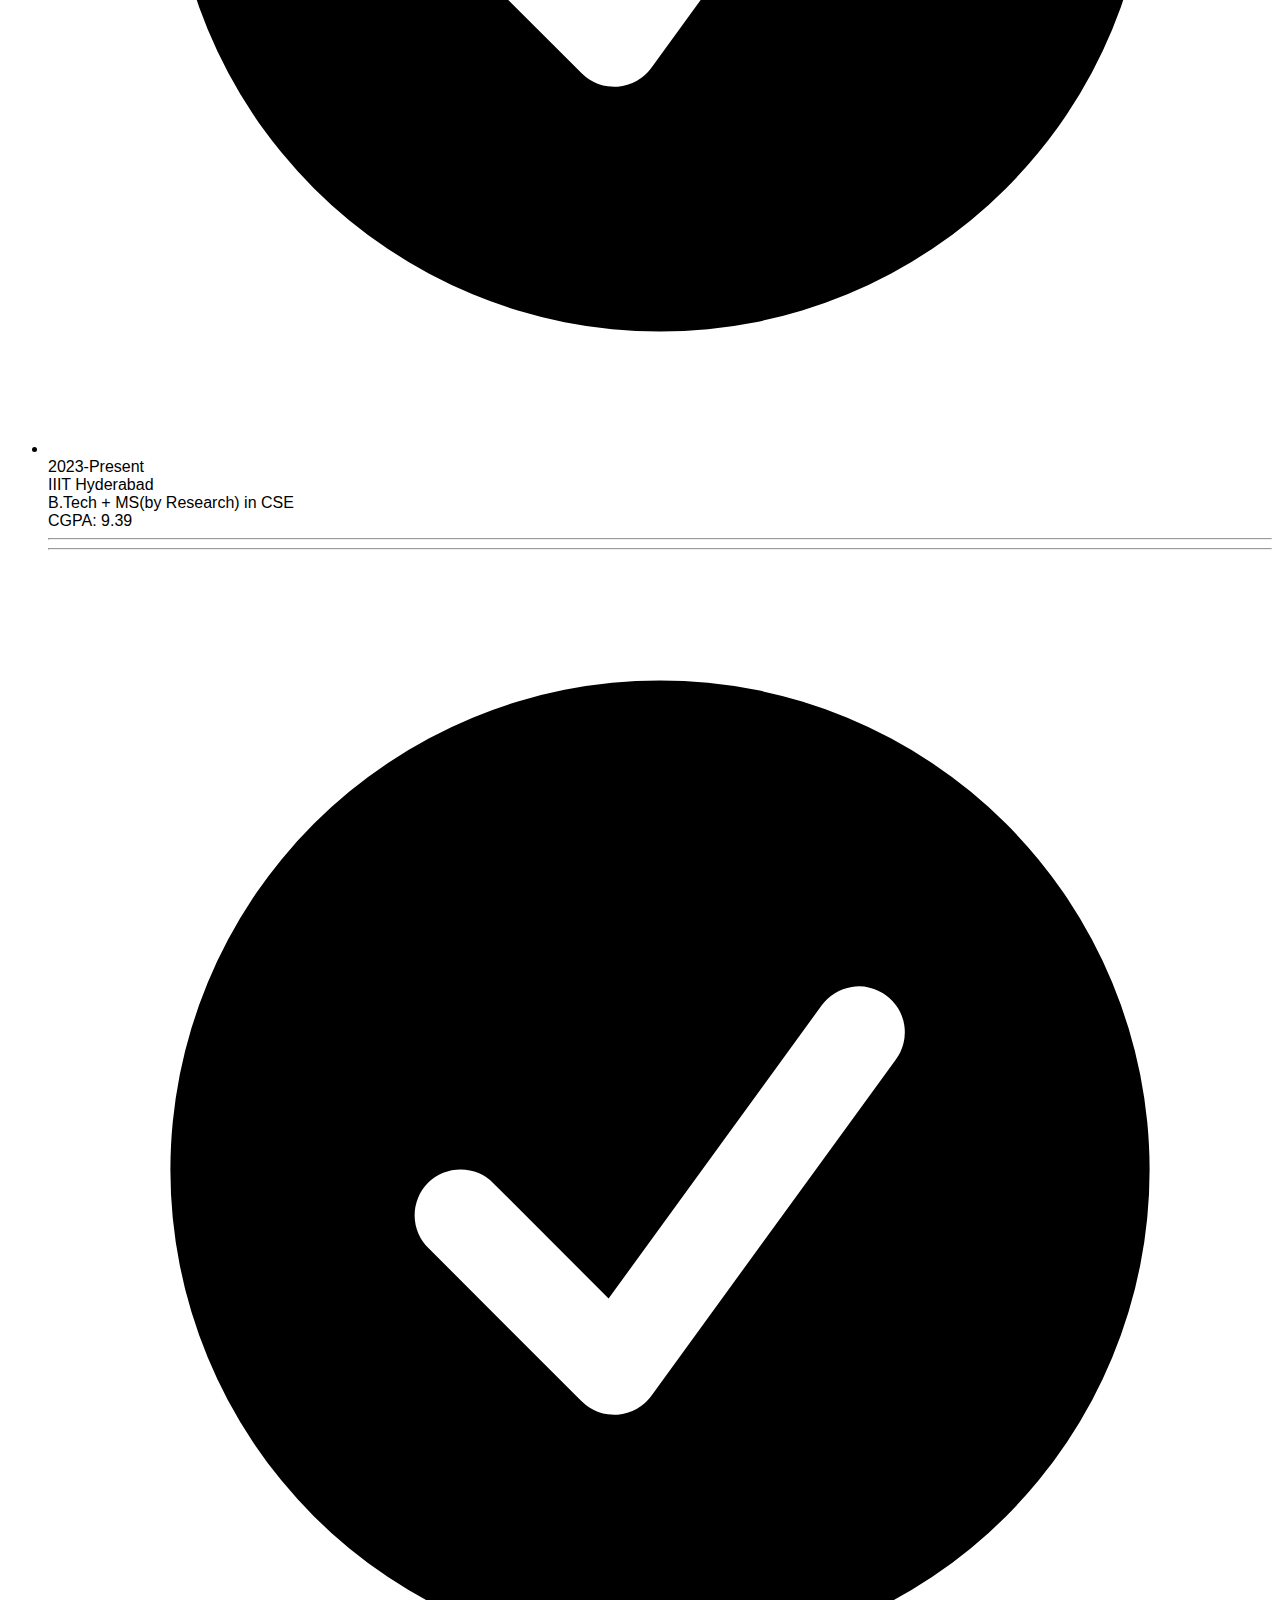
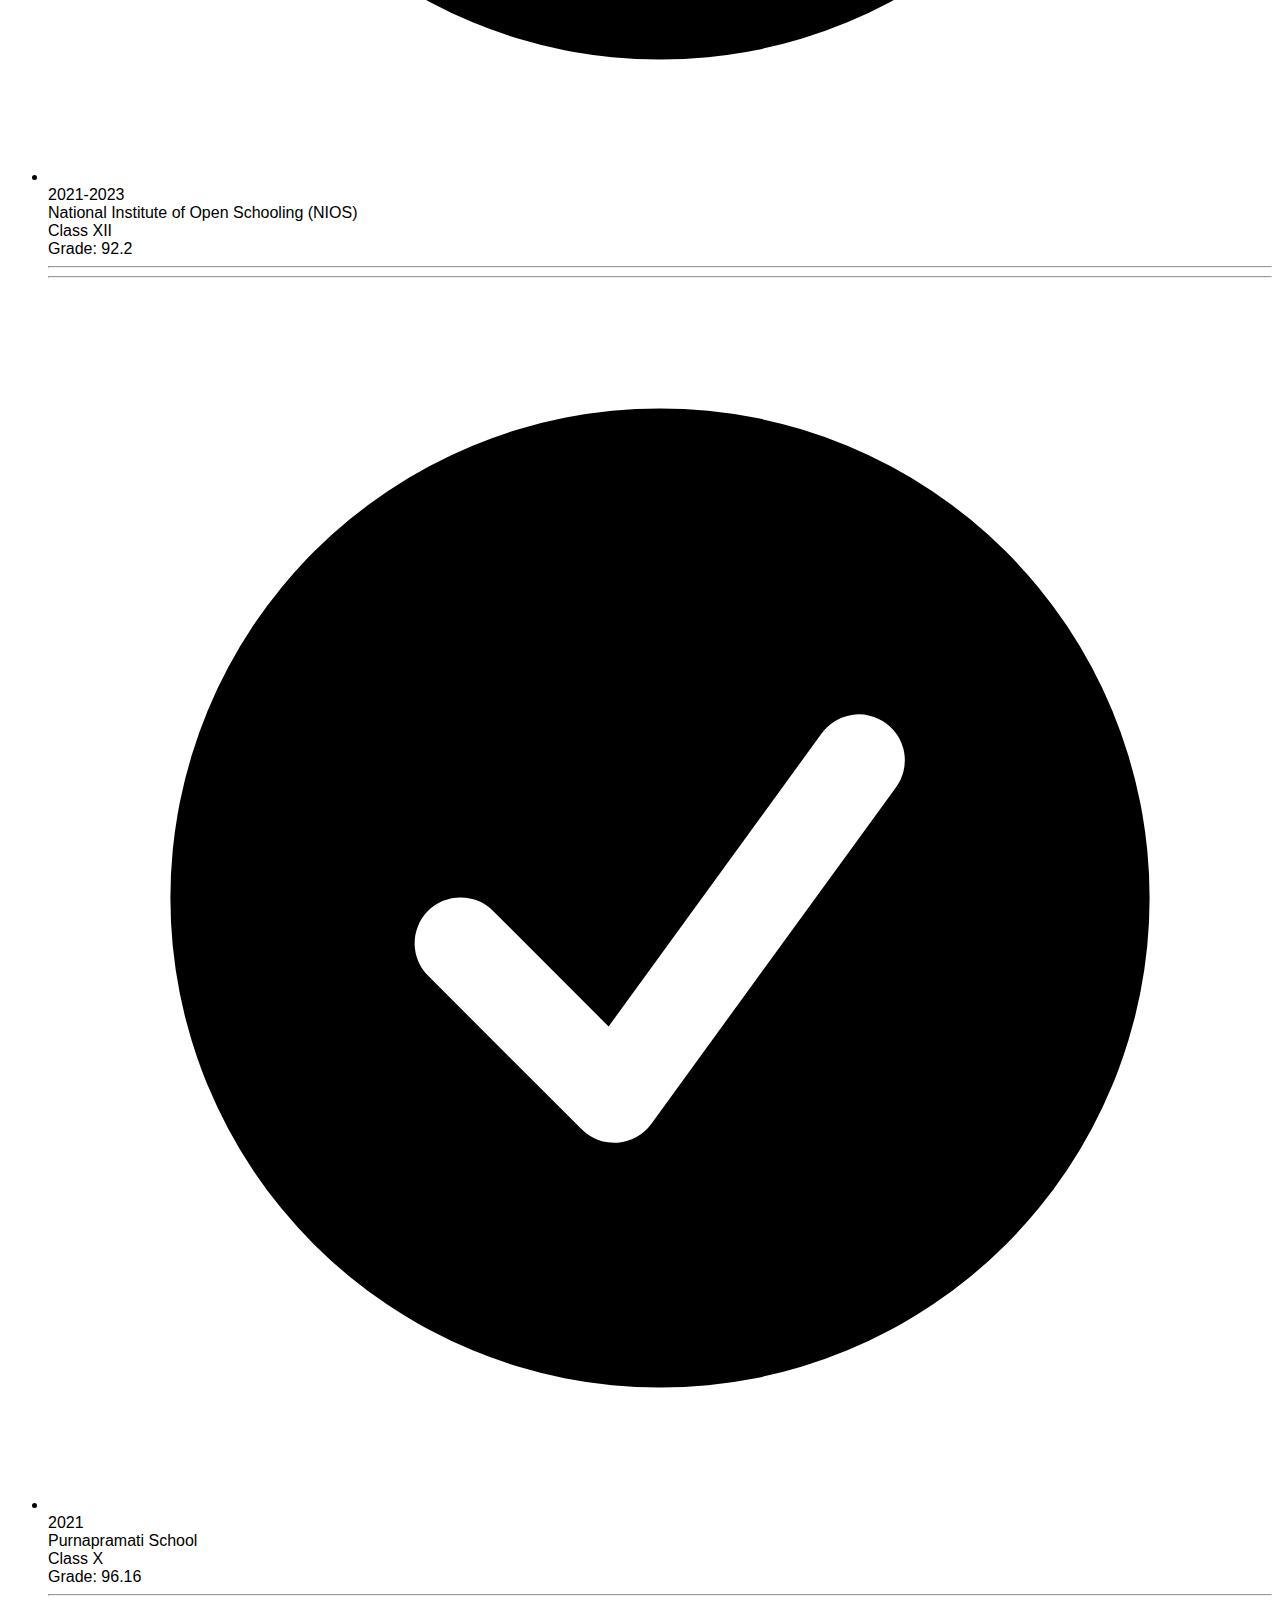
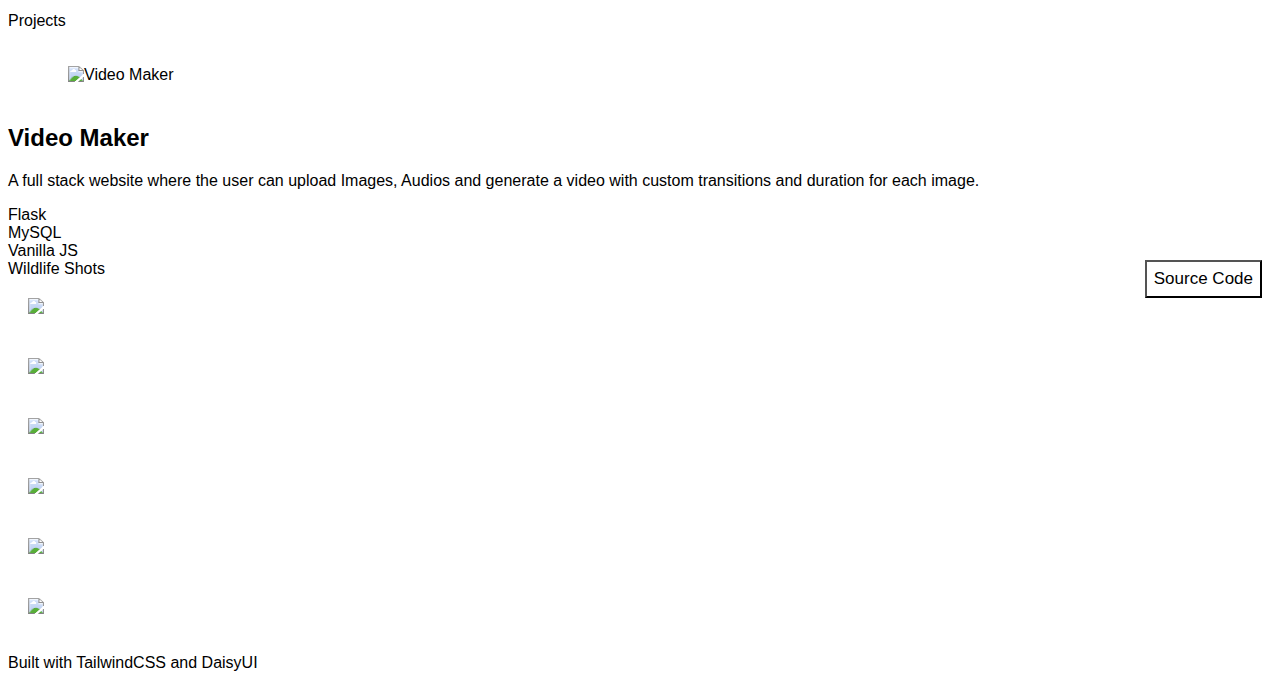
==== commit d8e4f7dc: "Added footer" ====
--- a/index.html
+++ b/index.html
@@ -268,5 +268,11 @@
             class="rounded-box" />
         </div>
     </div>
+
+    <footer class="footer footer-center bg-base-300 text-base-content p-4 mt-10">
+        <aside>
+          <p>Built with TailwindCSS and DaisyUI</p>
+        </aside>
+    </footer>
 </body>
 </html>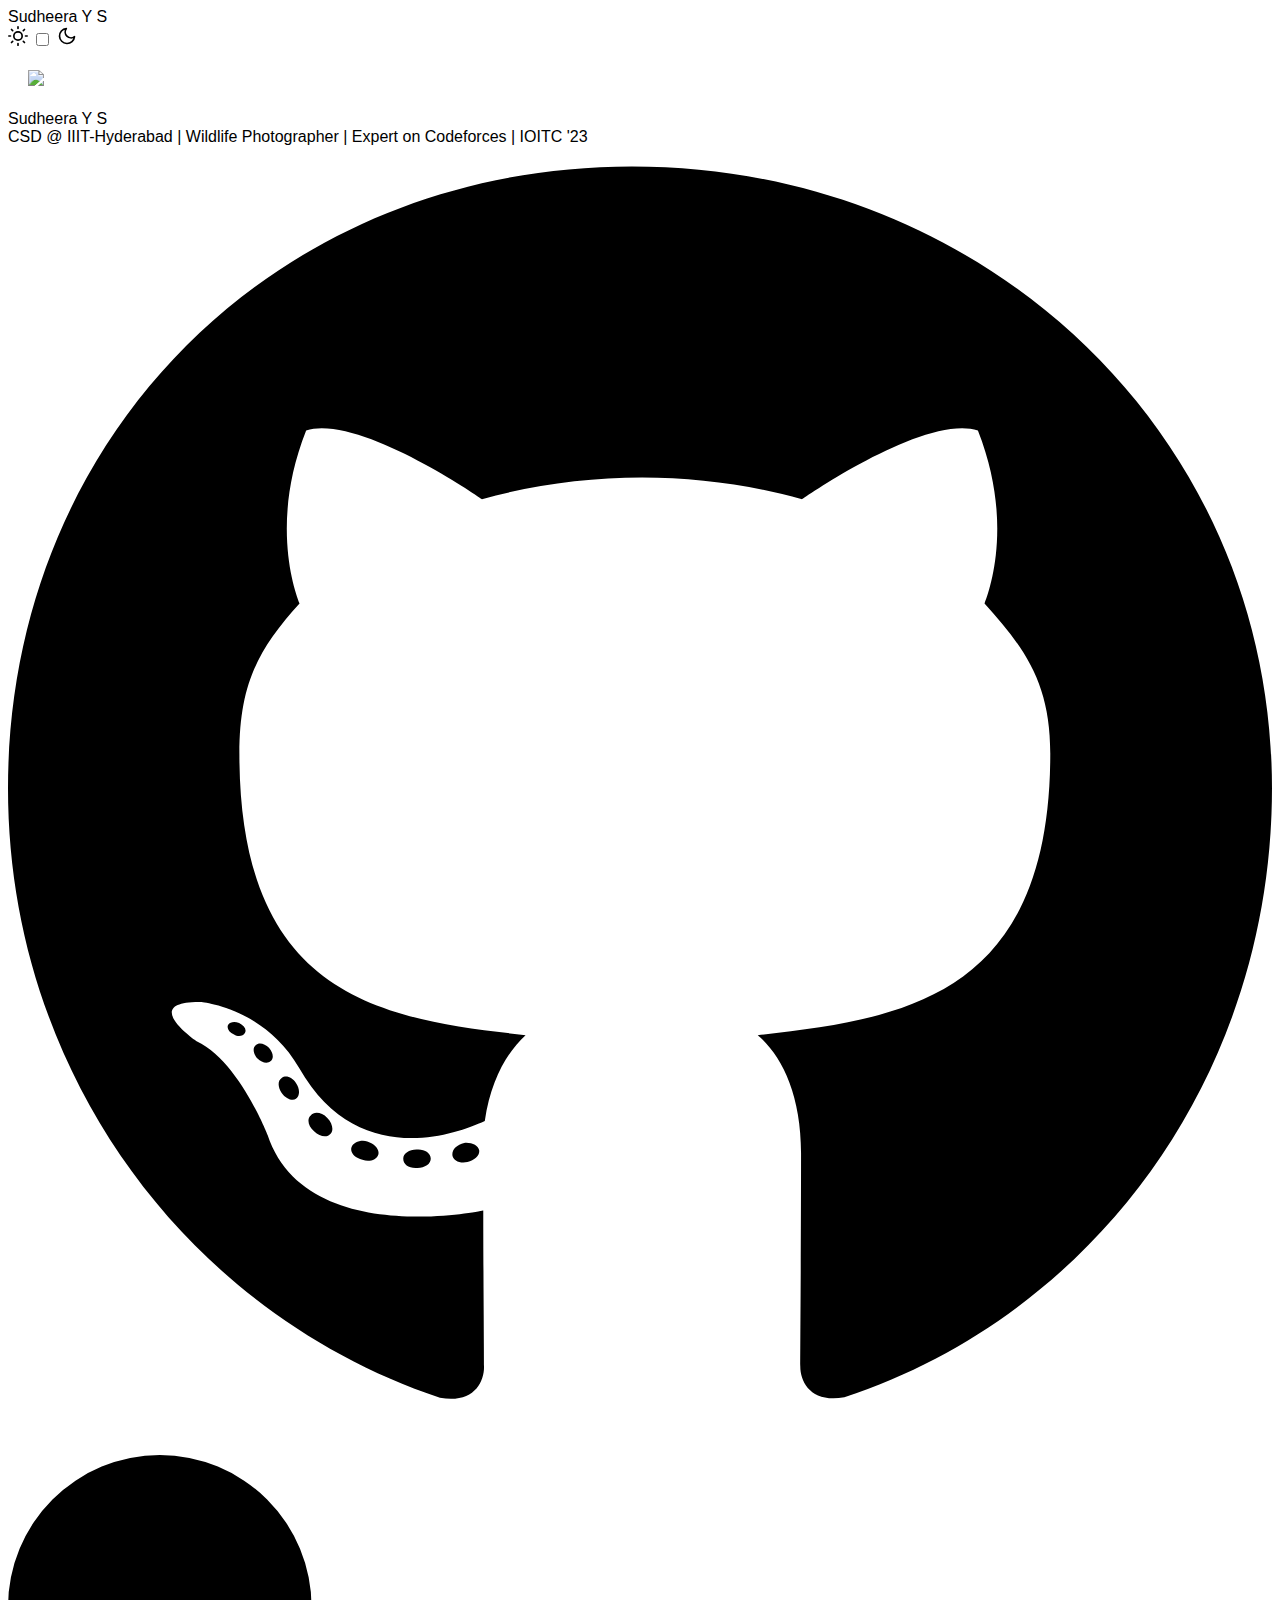
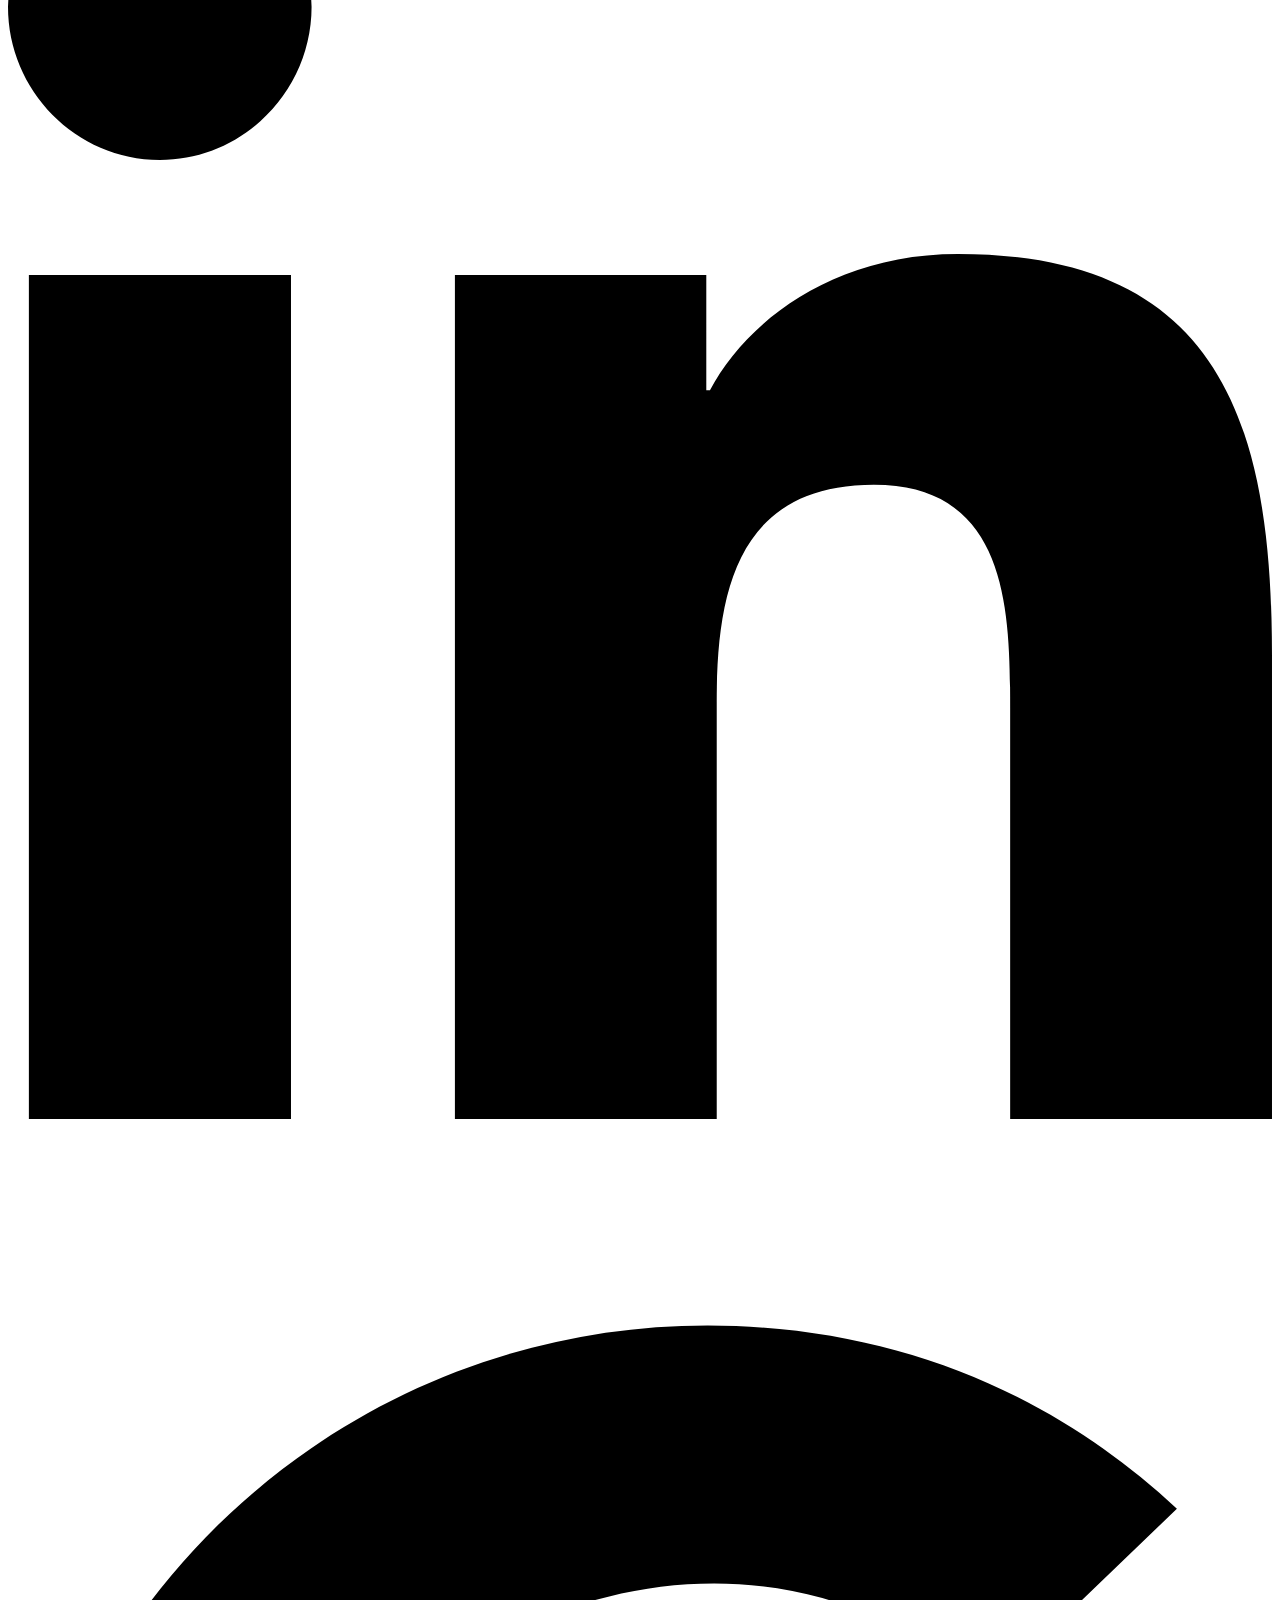
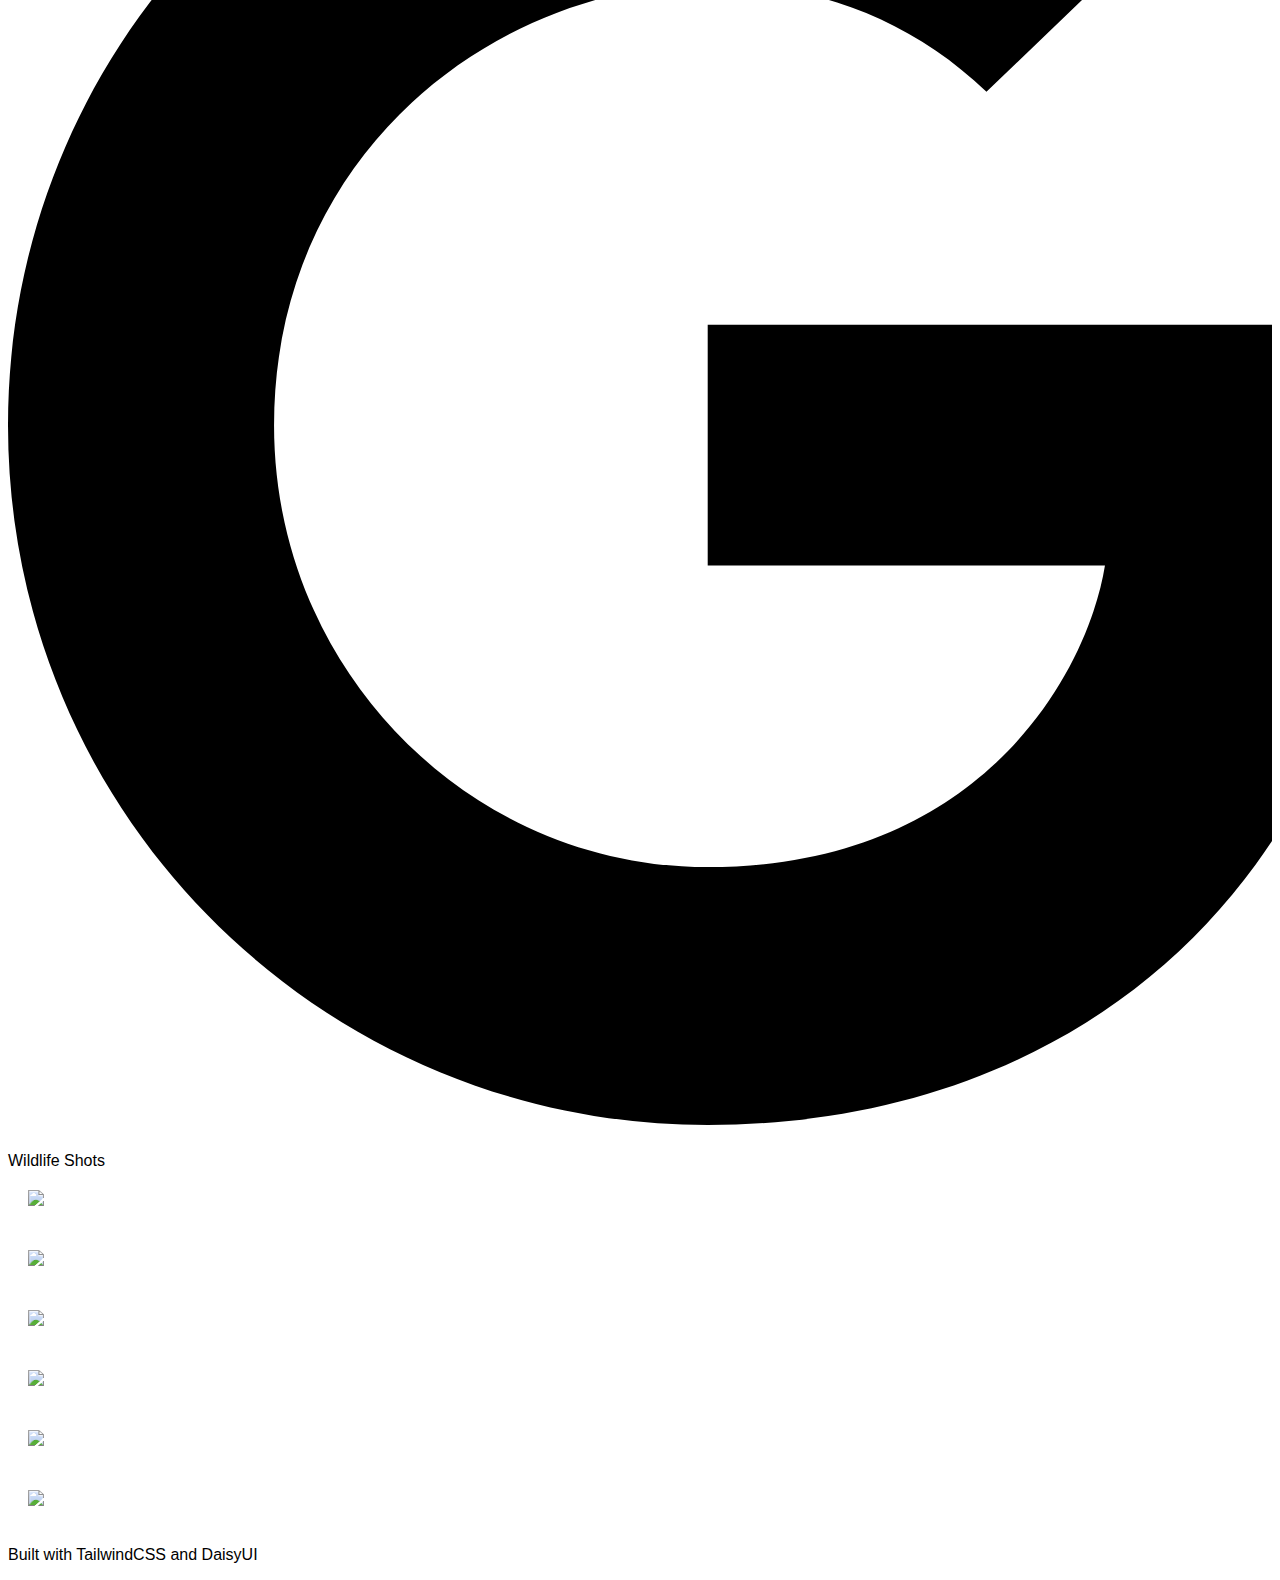
==== commit bcea72ef: "Removed redundant info" ====
--- a/index.html
+++ b/index.html
@@ -1,5 +1,5 @@
 <!DOCTYPE html>
-<html lang="en">
+<html lang="en" data-theme="light">
 
 <head>
     <title> Sudheera Y S</title>
@@ -33,7 +33,7 @@
                   <path
                     d="M12 1v2M12 21v2M4.2 4.2l1.4 1.4M18.4 18.4l1.4 1.4M1 12h2M21 12h2M4.2 19.8l1.4-1.4M18.4 5.6l1.4-1.4" />
                 </svg>
-                <input type="checkbox" value="synthwave" class="toggle theme-controller" />
+                <input type="checkbox" value="dark" class="toggle theme-controller" />
                 <svg
                   xmlns="http://www.w3.org/2000/svg"
                   width="20"
@@ -60,7 +60,7 @@
         </div>
         
         <div class="mt-5 text-center text-2xl text-wrap text-slate-500 w-2/3 mx-auto">
-            2nd Year CSD Student @ IIIT-Hyderabad | Wildlife Photographer | Expert on Codeforces | IOITC 2023
+            CSD @ IIIT-Hyderabad | Wildlife Photographer | Expert on Codeforces | IOITC '23
         </div>
 
         <div class="mt-10 flex flex-row flex-wrap items-center justify-center space-x-2">
@@ -83,15 +83,6 @@
                 </span>                  
             </a>
 
-            <a href="https://www.instagram.com/dheerays/" target="_blank"">
-                <span class="[&>svg]:h-10 [&>svg]:w-10 [&>svg]:fill-[#c13584]">
-                    <svg xmlns="http://www.w3.org/2000/svg" viewBox="0 0 448 512">
-                      <path
-                        d="M224.1 141c-63.6 0-114.9 51.3-114.9 114.9s51.3 114.9 114.9 114.9S339 319.5 339 255.9 287.7 141 224.1 141zm0 189.6c-41.1 0-74.7-33.5-74.7-74.7s33.5-74.7 74.7-74.7 74.7 33.5 74.7 74.7-33.6 74.7-74.7 74.7zm146.4-194.3c0 14.9-12 26.8-26.8 26.8-14.9 0-26.8-12-26.8-26.8s12-26.8 26.8-26.8 26.8 12 26.8 26.8zm76.1 27.2c-1.7-35.9-9.9-67.7-36.2-93.9-26.2-26.2-58-34.4-93.9-36.2-37-2.1-147.9-2.1-184.9 0-35.8 1.7-67.6 9.9-93.9 36.1s-34.4 58-36.2 93.9c-2.1 37-2.1 147.9 0 184.9 1.7 35.9 9.9 67.7 36.2 93.9s58 34.4 93.9 36.2c37 2.1 147.9 2.1 184.9 0 35.9-1.7 67.7-9.9 93.9-36.2 26.2-26.2 34.4-58 36.2-93.9 2.1-37 2.1-147.8 0-184.8zM398.8 388c-7.8 19.6-22.9 34.7-42.6 42.6-29.5 11.7-99.5 9-132.1 9s-102.7 2.6-132.1-9c-19.6-7.8-34.7-22.9-42.6-42.6-11.7-29.5-9-99.5-9-132.1s-2.6-102.7 9-132.1c7.8-19.6 22.9-34.7 42.6-42.6 29.5-11.7 99.5-9 132.1-9s102.7-2.6 132.1 9c19.6 7.8 34.7 22.9 42.6 42.6 11.7 29.5 9 99.5 9 132.1s2.7 102.7-9 132.1z" />
-                    </svg>
-                </span>
-            </a>
-
             <a href="mailto:sudheerays@gmail.com" target="_blank"">
                 <span class="[&>svg]:h-9 [&>svg]:w-9 [&>svg]:fill-[#ea4335]">
                     <svg xmlns="http://www.w3.org/2000/svg" viewBox="0 0 448 512">
@@ -103,136 +94,6 @@
 
         </div>
     </div> 
-
-    <div class="p-4 m-4">
-
-        <div class="text-3xl font-bold mb-5">Experience</div>
-        <ul class="timeline timeline-snap-icon max-md:timeline-compact timeline-vertical">
-            <li>
-            <div class="timeline-middle">
-                <svg
-                xmlns="http://www.w3.org/2000/svg"
-                viewBox="0 0 20 20"
-                fill="currentColor"
-                class="h-5 w-5">
-                <path
-                    fill-rule="evenodd"
-                    d="M10 18a8 8 0 100-16 8 8 0 000 16zm3.857-9.809a.75.75 0 00-1.214-.882l-3.483 4.79-1.88-1.88a.75.75 0 10-1.06 1.061l2.5 2.5a.75.75 0 001.137-.089l4-5.5z"
-                    clip-rule="evenodd" />
-                </svg>
-            </div>
-            <div class="timeline-start mb-10 md:text-end">
-                <time class="font-mono italic">May-July 2024</time>
-                <div class="text-lg font-black">Vidyasvam</div>
-                Full Stack Developer Intern<br><br>
-                Developed a full-stack website with a Python backend, TailwindCSS, MySQL, and JavaScript, and deployed it online. Implemented a user management system and used an RDBMS for database management.
-            </div>
-            <hr />
-            </li>
-        </ul>
-    </div>
-    
-    <div class="p-4 m-4">
-
-        <div class="text-3xl font-bold mb-5">Education</div>
-        <ul class="timeline timeline-snap-icon max-md:timeline-compact timeline-vertical">
-            <li>
-            <div class="timeline-middle">
-                <svg
-                xmlns="http://www.w3.org/2000/svg"
-                viewBox="0 0 20 20"
-                fill="currentColor"
-                class="h-5 w-5">
-                <path
-                    fill-rule="evenodd"
-                    d="M10 18a8 8 0 100-16 8 8 0 000 16zm3.857-9.809a.75.75 0 00-1.214-.882l-3.483 4.79-1.88-1.88a.75.75 0 10-1.06 1.061l2.5 2.5a.75.75 0 001.137-.089l4-5.5z"
-                    clip-rule="evenodd" />
-                </svg>
-            </div>
-            <div class="timeline-start mb-10 md:text-end">
-                <time class="font-mono italic">2023-Present</time>
-                <div class="text-lg font-black">IIIT Hyderabad</div>
-                B.Tech + MS(by Research) in CSE<br>
-                CGPA: 9.39
-            </div>
-            <hr />
-            </li>
-            <li>
-            <hr />
-            <div class="timeline-middle">
-                <svg
-                xmlns="http://www.w3.org/2000/svg"
-                viewBox="0 0 20 20"
-                fill="currentColor"
-                class="h-5 w-5">
-                <path
-                    fill-rule="evenodd"
-                    d="M10 18a8 8 0 100-16 8 8 0 000 16zm3.857-9.809a.75.75 0 00-1.214-.882l-3.483 4.79-1.88-1.88a.75.75 0 10-1.06 1.061l2.5 2.5a.75.75 0 001.137-.089l4-5.5z"
-                    clip-rule="evenodd" />
-                </svg>
-            </div>
-            <div class="timeline-end mb-10">
-                <time class="font-mono italic">2021-2023</time>
-                <div class="text-lg font-black">National Institute of Open Schooling (NIOS)</div>
-                Class XII<br>
-                Grade: 92.2
-            </div>
-            <hr />
-            </li>
-            <li>
-            <hr />
-            <div class="timeline-middle">
-                <svg
-                xmlns="http://www.w3.org/2000/svg"
-                viewBox="0 0 20 20"
-                fill="currentColor"
-                class="h-5 w-5">
-                <path
-                    fill-rule="evenodd"
-                    d="M10 18a8 8 0 100-16 8 8 0 000 16zm3.857-9.809a.75.75 0 00-1.214-.882l-3.483 4.79-1.88-1.88a.75.75 0 10-1.06 1.061l2.5 2.5a.75.75 0 001.137-.089l4-5.5z"
-                    clip-rule="evenodd" />
-                </svg>
-            </div>
-            <div class="timeline-start mb-10 md:text-end">
-                <time class="font-mono italic">2021</time>
-                <div class="text-lg font-black">Purnapramati School</div>
-                Class X<br>
-                Grade: 96.16
-            </div>
-            <hr />
-            </li>
-        </ul>
-    </div>
-
-    <div class="m-4 p-4">
-        <div class="text-3xl font-bold mb-5">Projects</div>
-    
-        <div class="card bg-base-100 w-96 shadow-xl">
-            <figure class="h-72">
-            <img
-                src="Images/videomaker.jpg"
-                alt="Video Maker" />
-            </figure>
-            <div class="card-body">
-                <h2 class="card-title">
-                    Video Maker
-                </h2>
-                <p>A full stack website where the user can upload Images, Audios and generate a video with custom transitions and duration for each image.</p>
-                
-                <div class="card-actions justify-start mt-2">
-                    <div class="badge badge-outline">Flask</div>
-                    <div class="badge badge-outline">MySQL</div>
-                    <div class="badge badge-outline">Vanilla JS</div>
-                </div>
-                <a href="https://github.com/DheeruYS/Video-Maker" target="_blank">
-                    <div class="card-actions justify-start mt-4">
-                        <button class="btn btn-primary">Source Code</button>
-                    </div>
-                </a>
-                
-            </div>
-        </div>
-    </div>
 
     <div class="text-3xl font-bold m-4 p-4">Wildlife Shots</div>
 
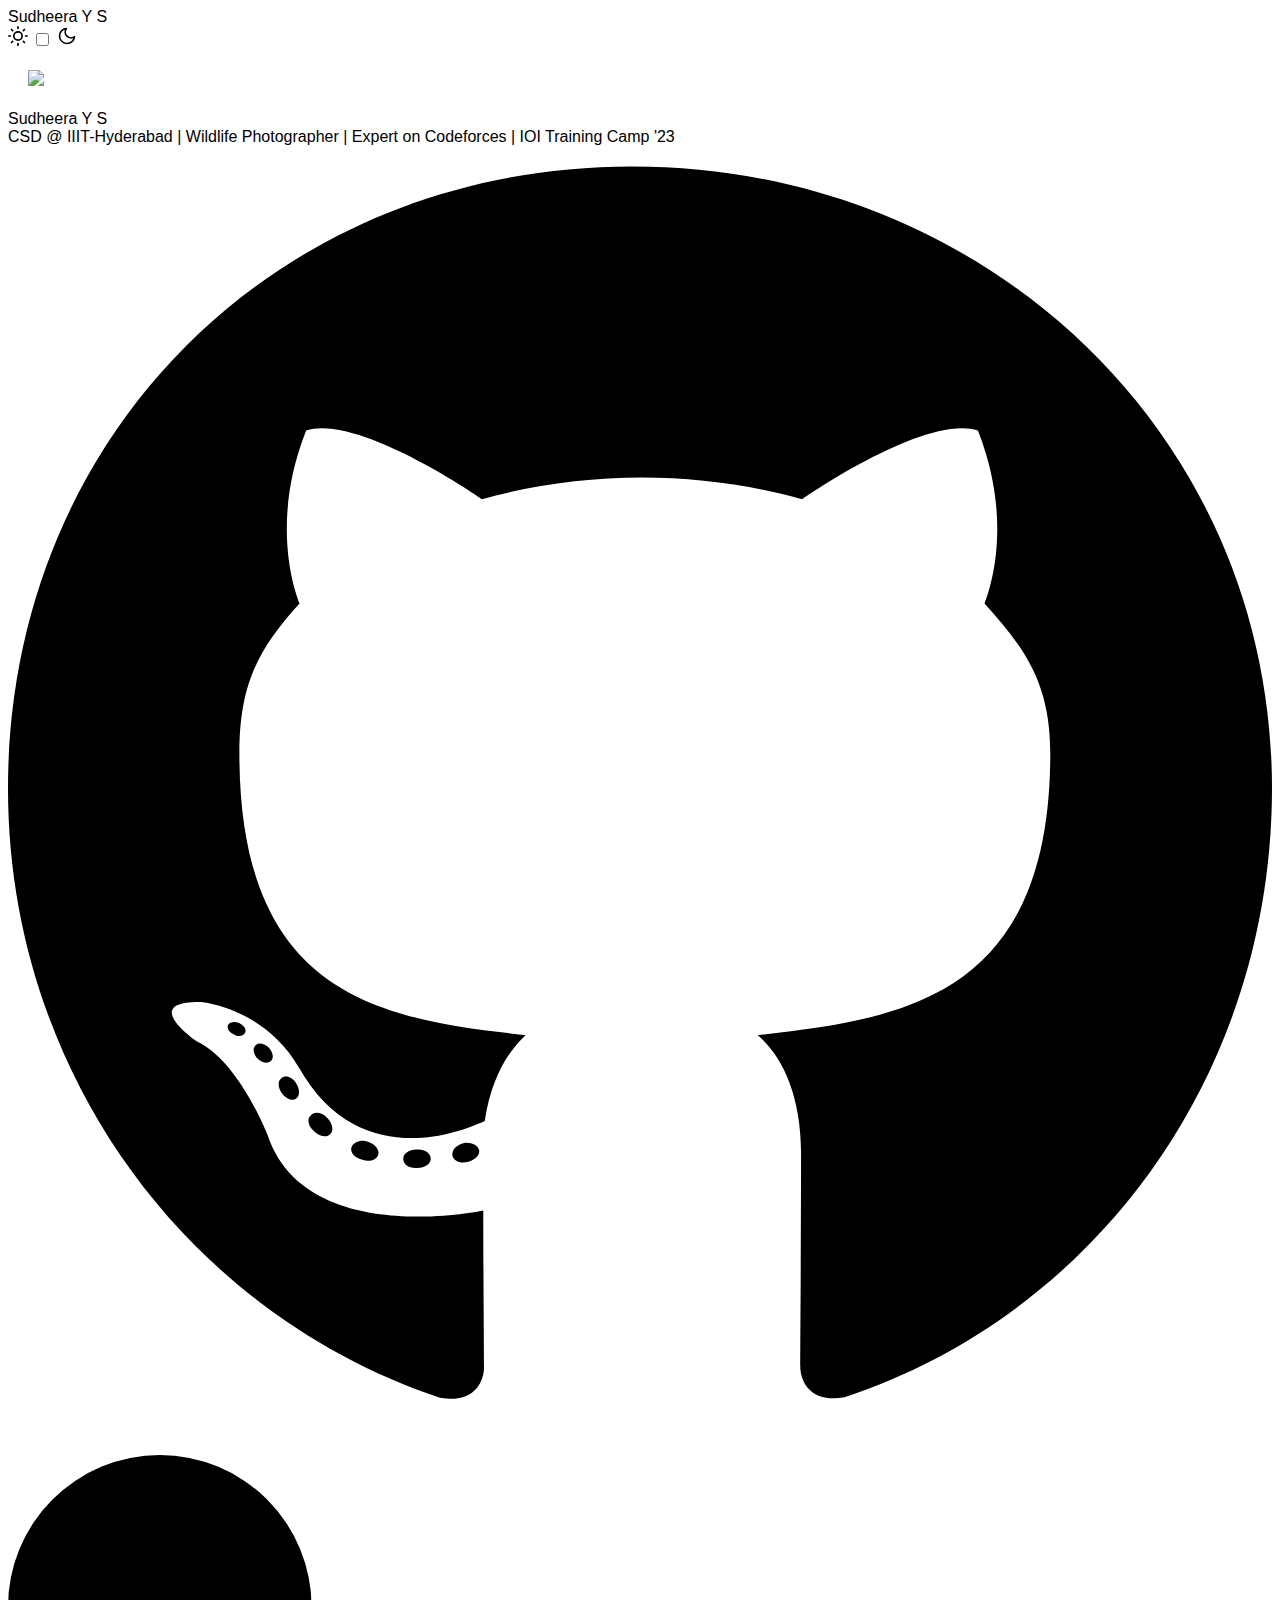
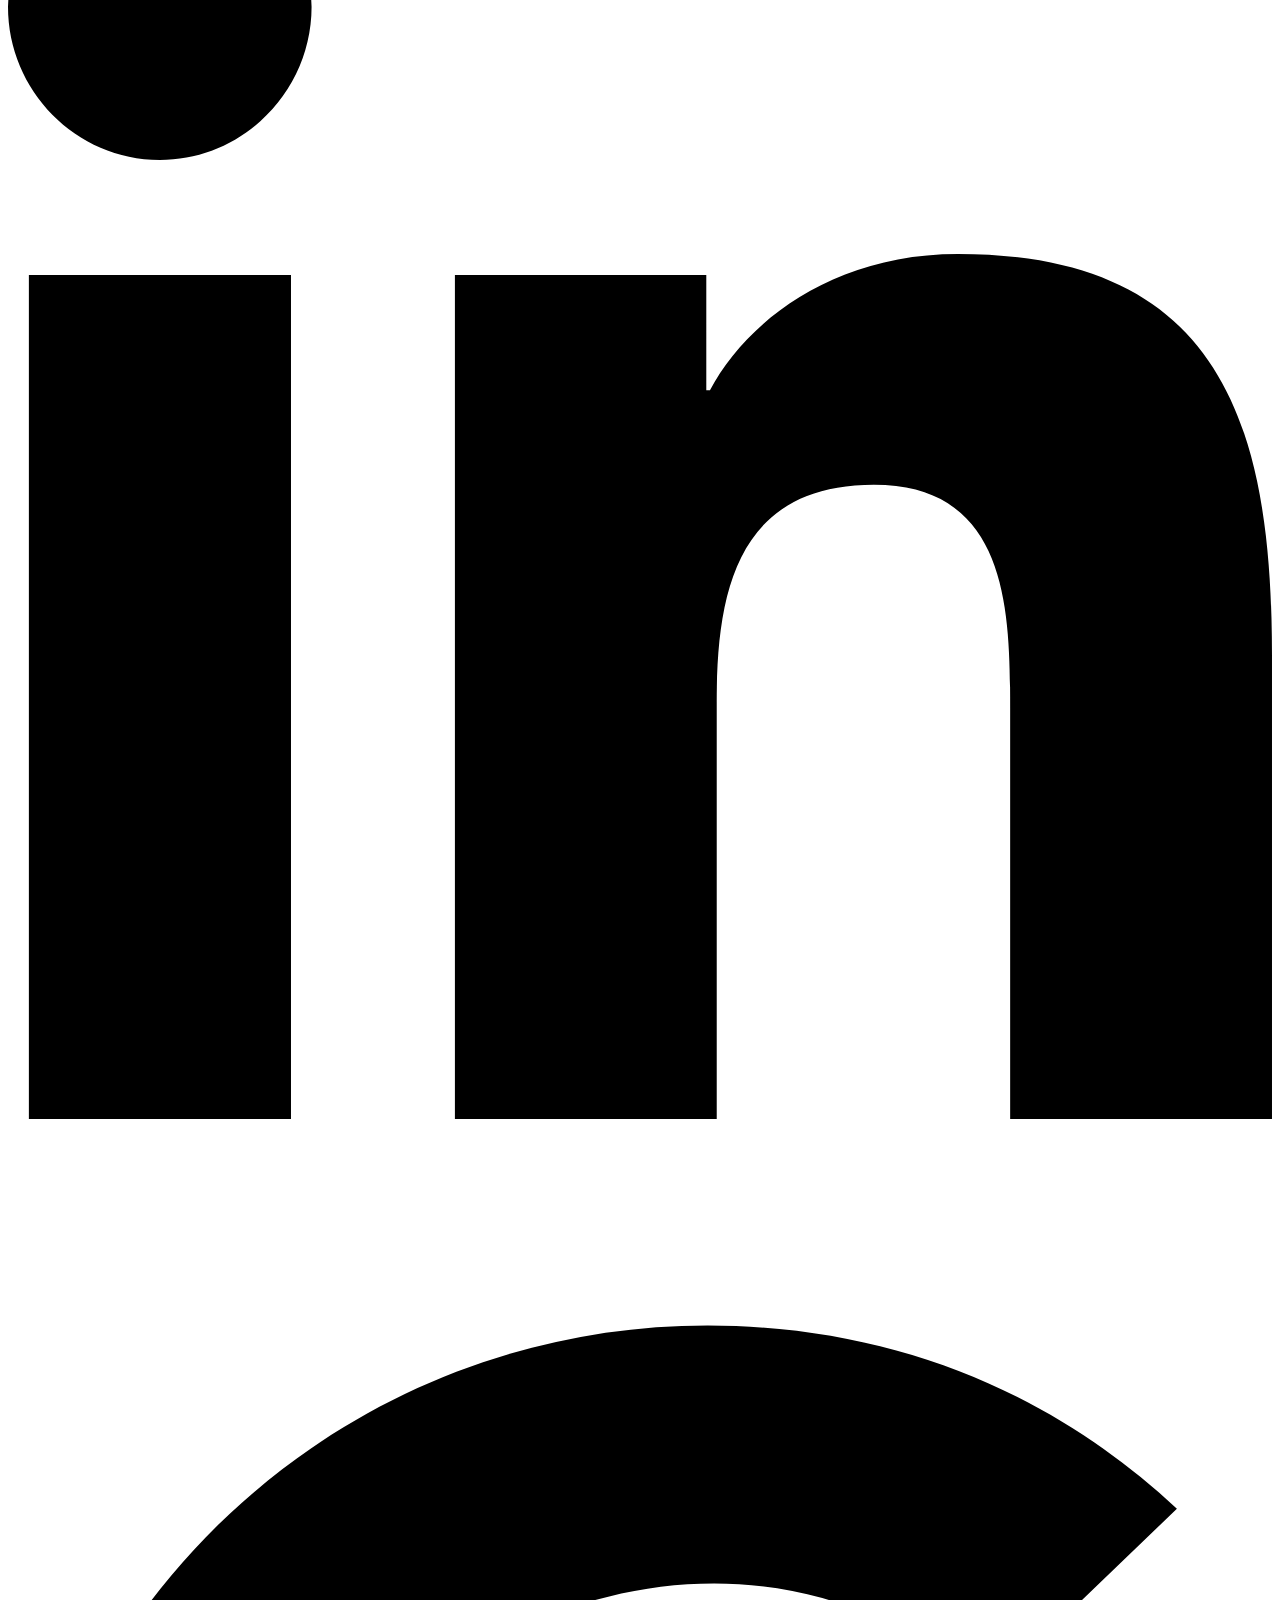
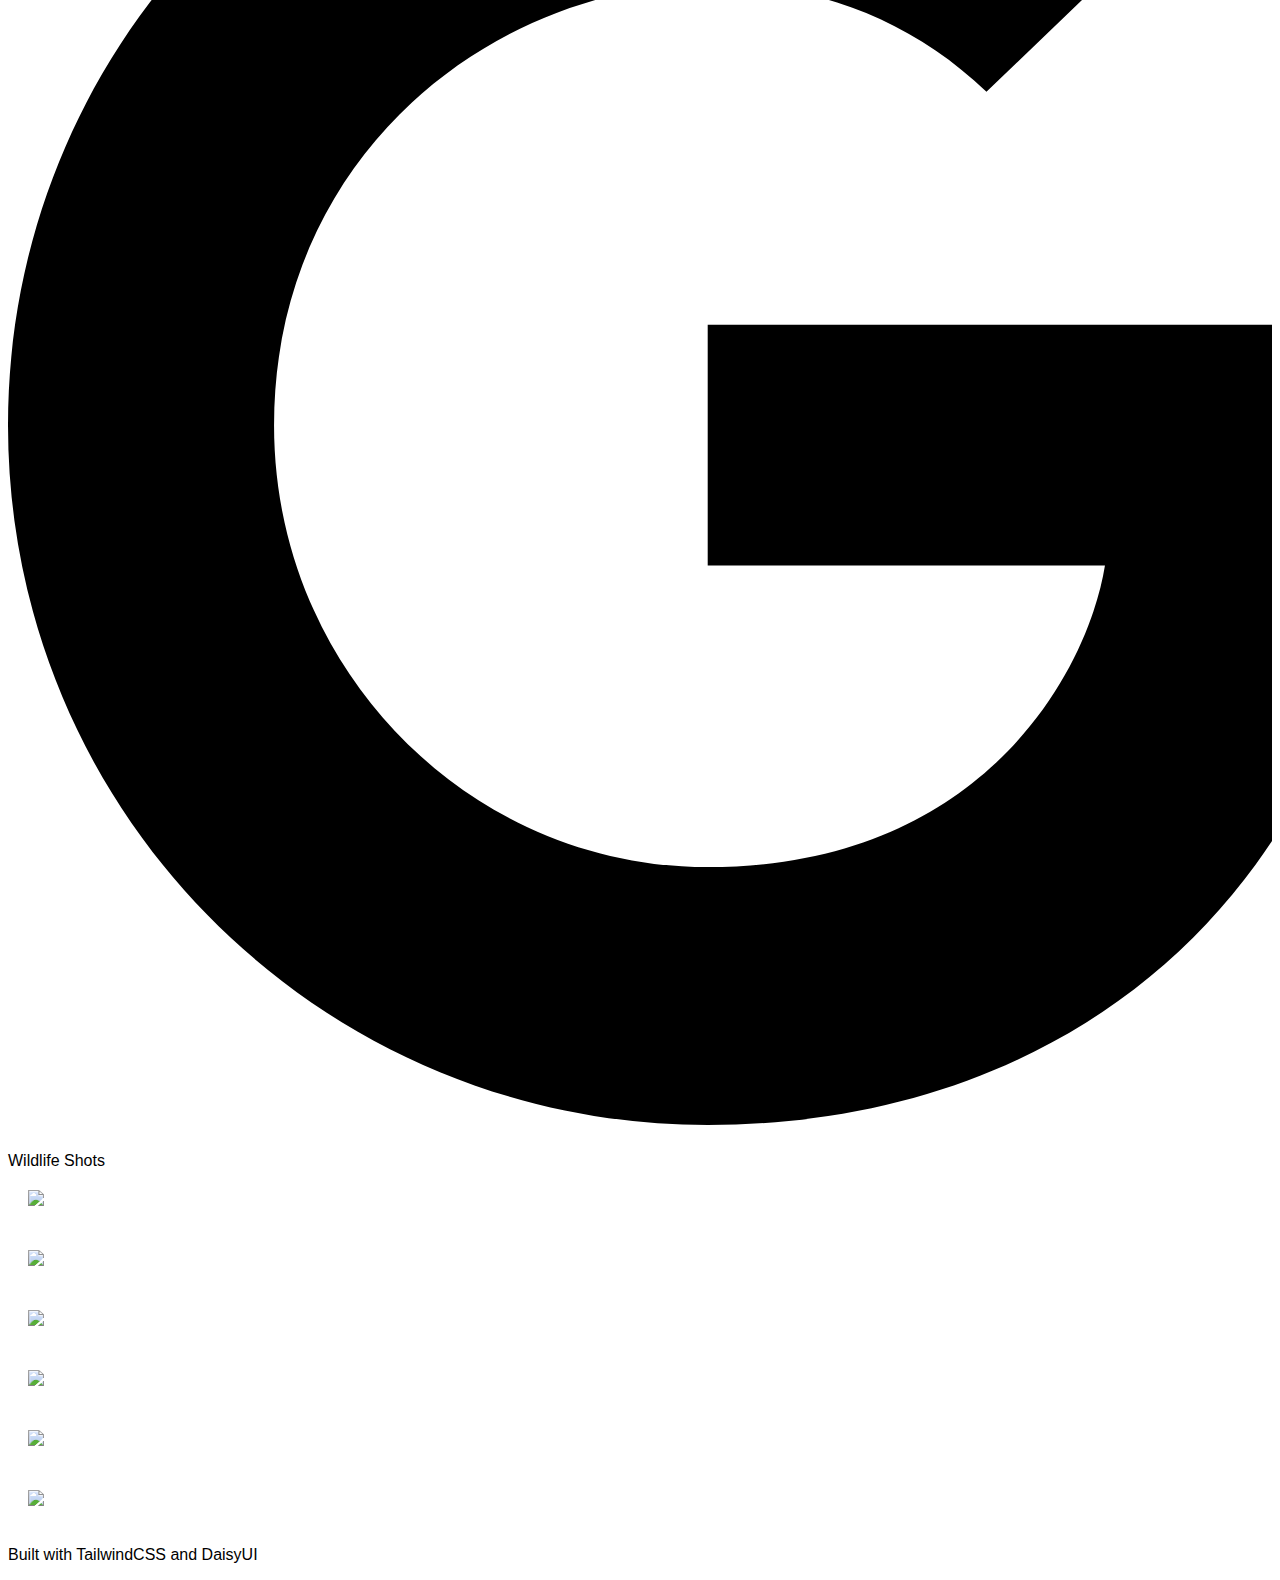
==== commit 2b282fee: "Update index.html" ====
--- a/index.html
+++ b/index.html
@@ -60,7 +60,7 @@
         </div>
         
         <div class="mt-5 text-center text-2xl text-wrap text-slate-500 w-2/3 mx-auto">
-            CSD @ IIIT-Hyderabad | Wildlife Photographer | Expert on Codeforces | IOITC '23
+            CSD @ IIIT-Hyderabad | Wildlife Photographer | Expert on Codeforces | IOI Training Camp '23
         </div>
 
         <div class="mt-10 flex flex-row flex-wrap items-center justify-center space-x-2">
@@ -136,4 +136,4 @@
         </aside>
     </footer>
 </body>
-</html>+</html>
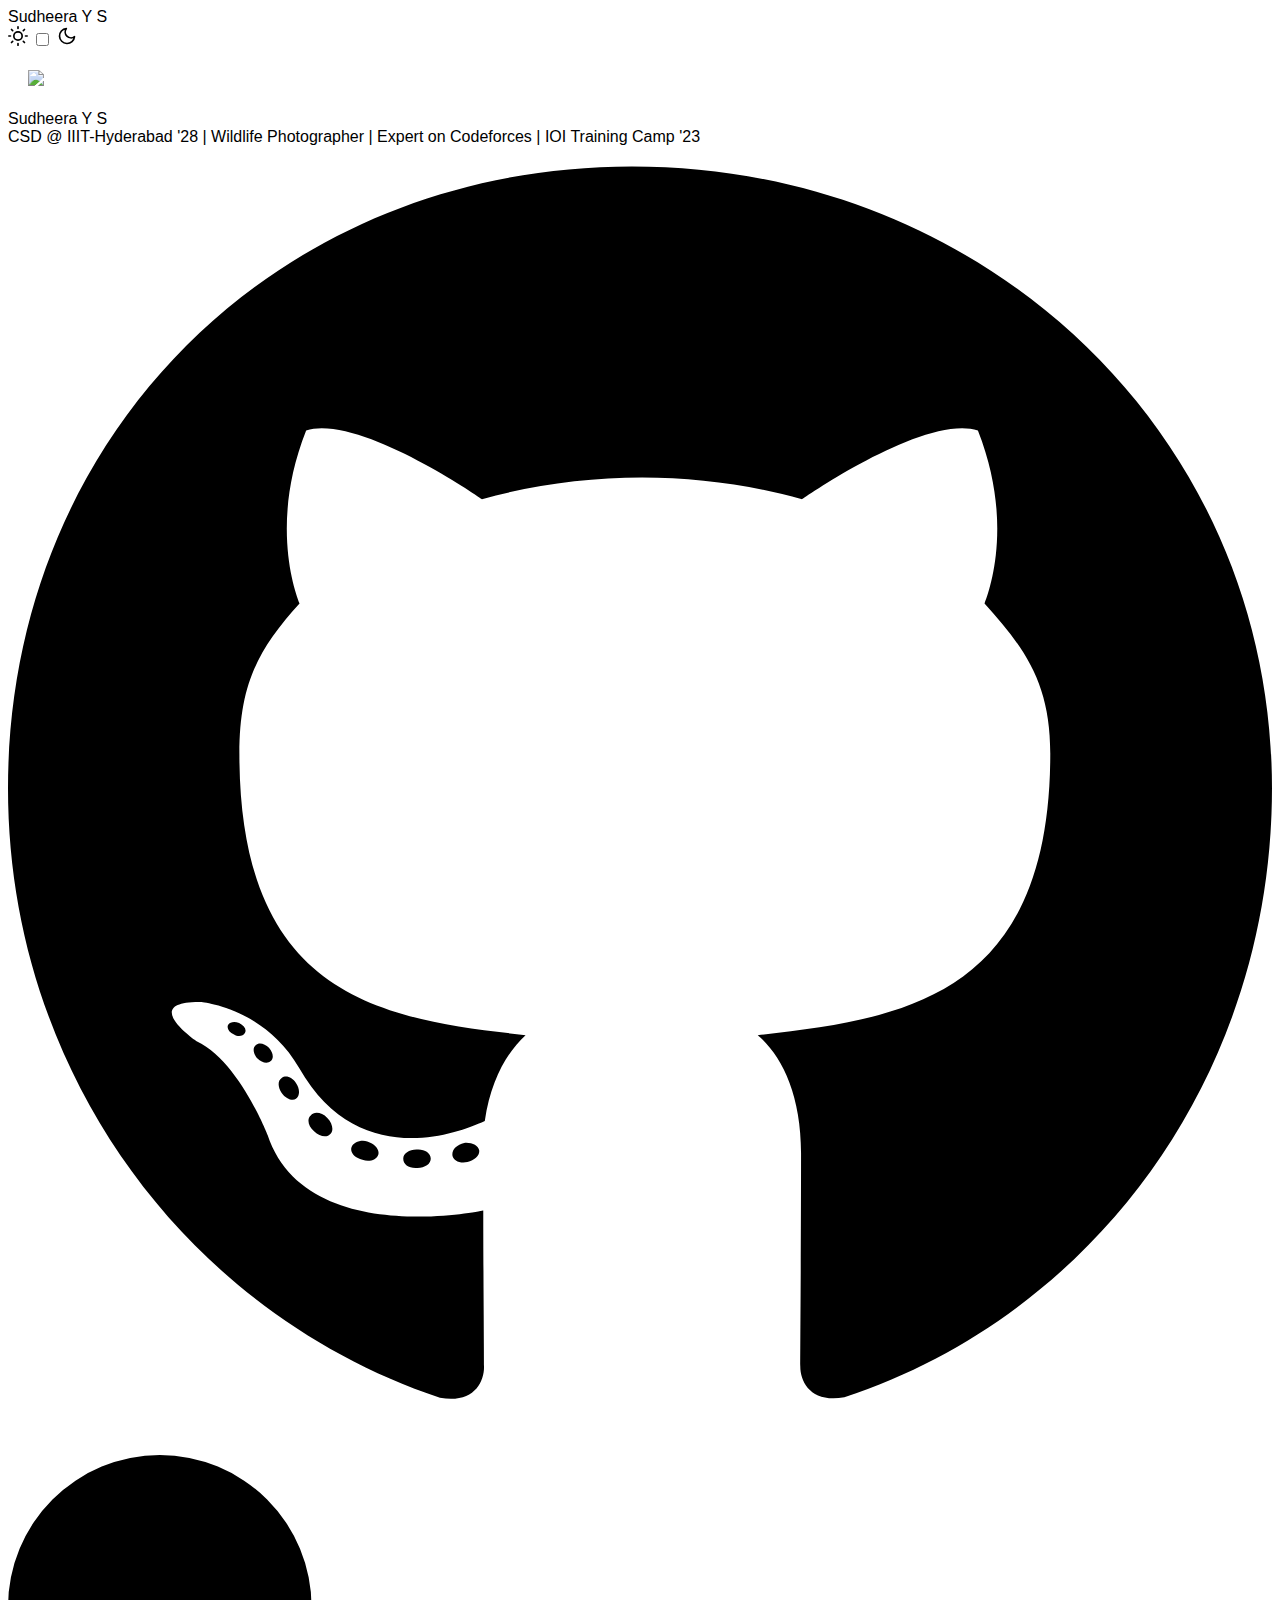
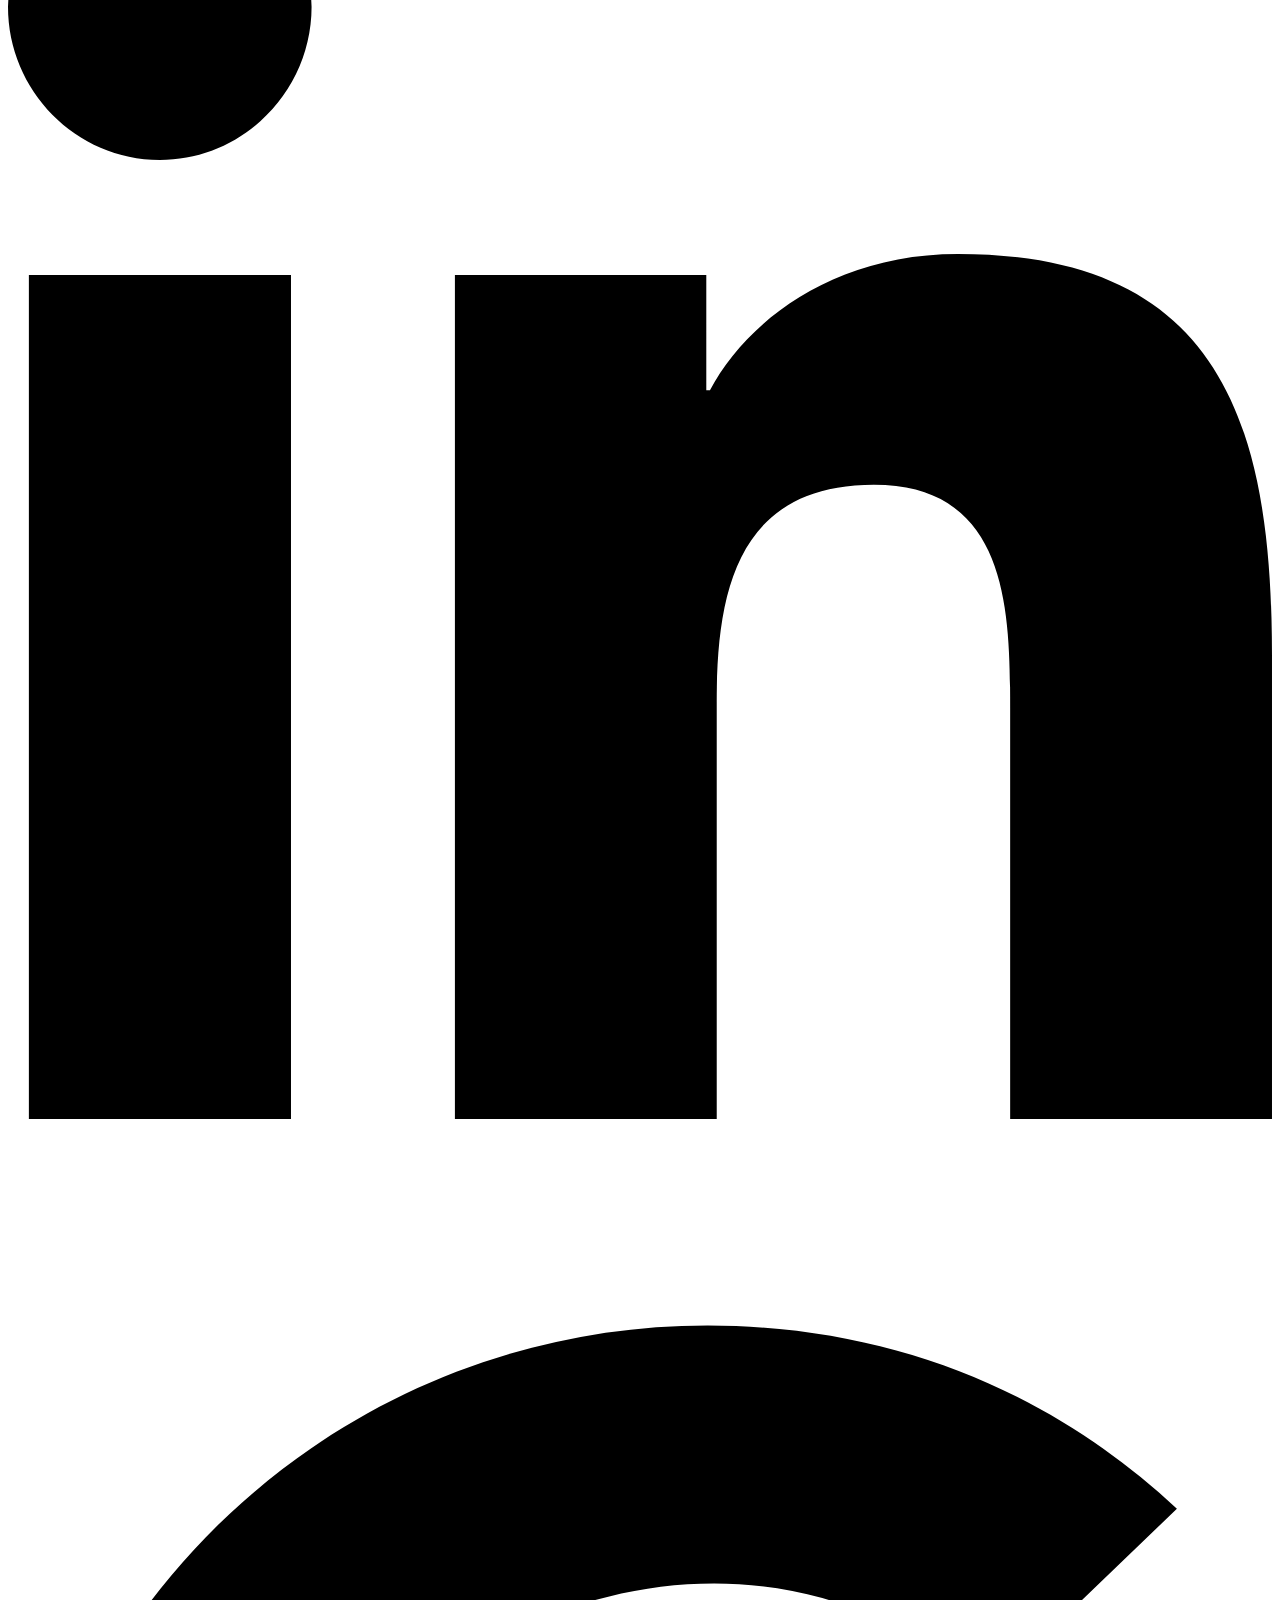
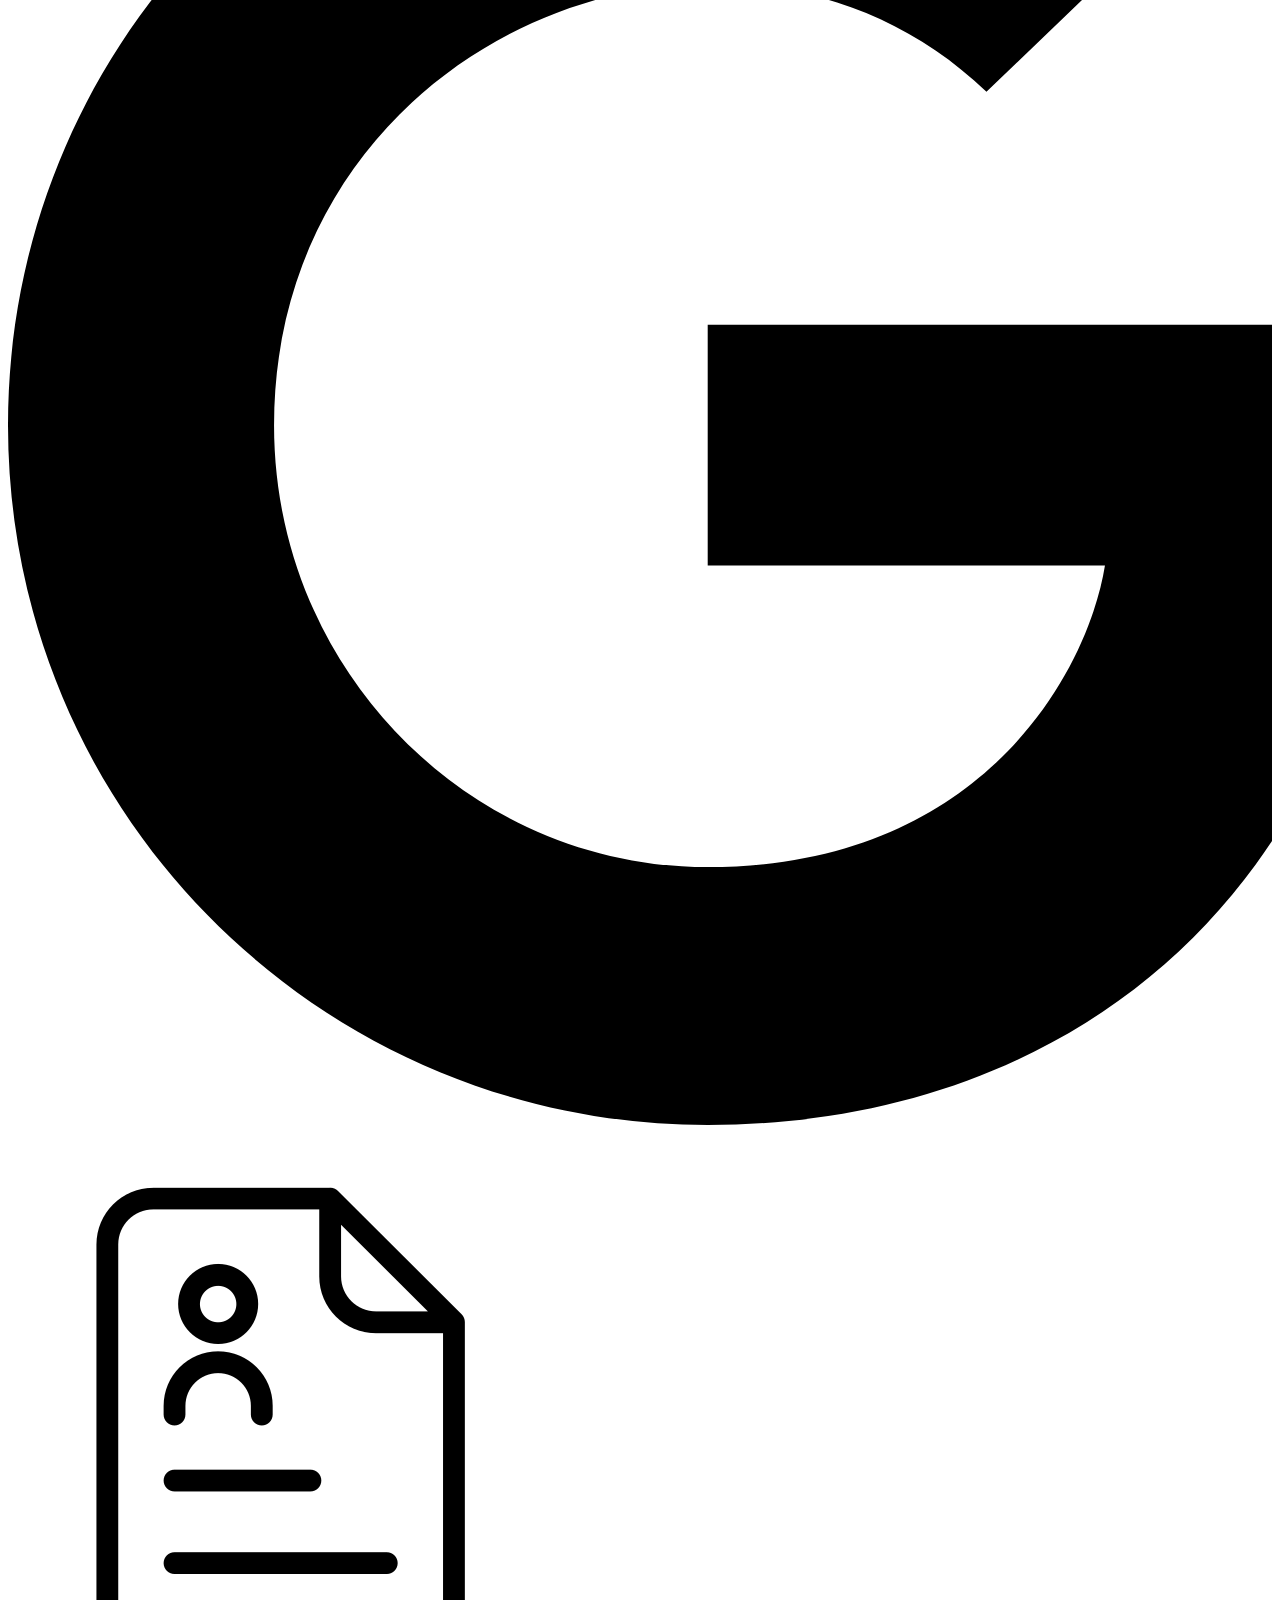
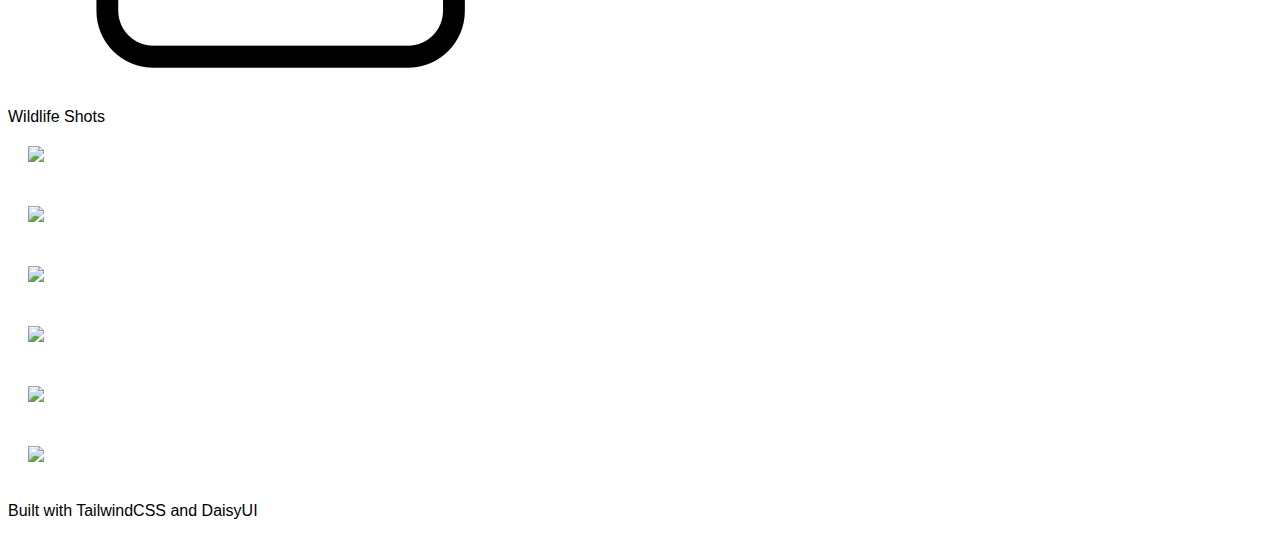
==== commit dbb89274: "Added Resume" ====
--- a/index.html
+++ b/index.html
@@ -59,8 +59,8 @@
             Sudheera Y S
         </div>
         
-        <div class="mt-5 text-center text-2xl text-wrap text-slate-500 w-2/3 mx-auto">
-            CSD @ IIIT-Hyderabad | Wildlife Photographer | Expert on Codeforces | IOI Training Camp '23
+        <div class="mt-5 text-center text-2xl text-slate-500 w-2/3 mx-auto">
+            CSD @ IIIT-Hyderabad '28 | Wildlife Photographer | Expert on Codeforces | IOI Training Camp '23
         </div>
 
         <div class="mt-10 flex flex-row flex-wrap items-center justify-center space-x-2">
@@ -90,7 +90,13 @@
                       d="M488 261.8C488 403.3 391.1 504 248 504 110.8 504 0 393.2 0 256S110.8 8 248 8c66.8 0 123 24.5 166.3 64.9l-67.5 64.9C258.5 52.6 94.3 116.6 94.3 256c0 86.5 69.1 156.6 153.7 156.6 98.2 0 135-70.4 140.8-106.9H248v-85.3h236.1c2.3 12.7 3.9 24.9 3.9 41.4z" />
                     </svg>
                 </span>
-            </a>            
+            </a>   
+            
+            <a href="https://drive.google.com/file/d/1G6mMBw51UQDbQE6v_y6v883B96xsek7c/view?usp=sharing" target="_blank">
+                <span class="[&>img]:h-10 [&>img]:w-10">
+                    <img src="Images/resume.png" alt="Resume Icon" />
+                </span>
+            </a>
 
         </div>
     </div> 
